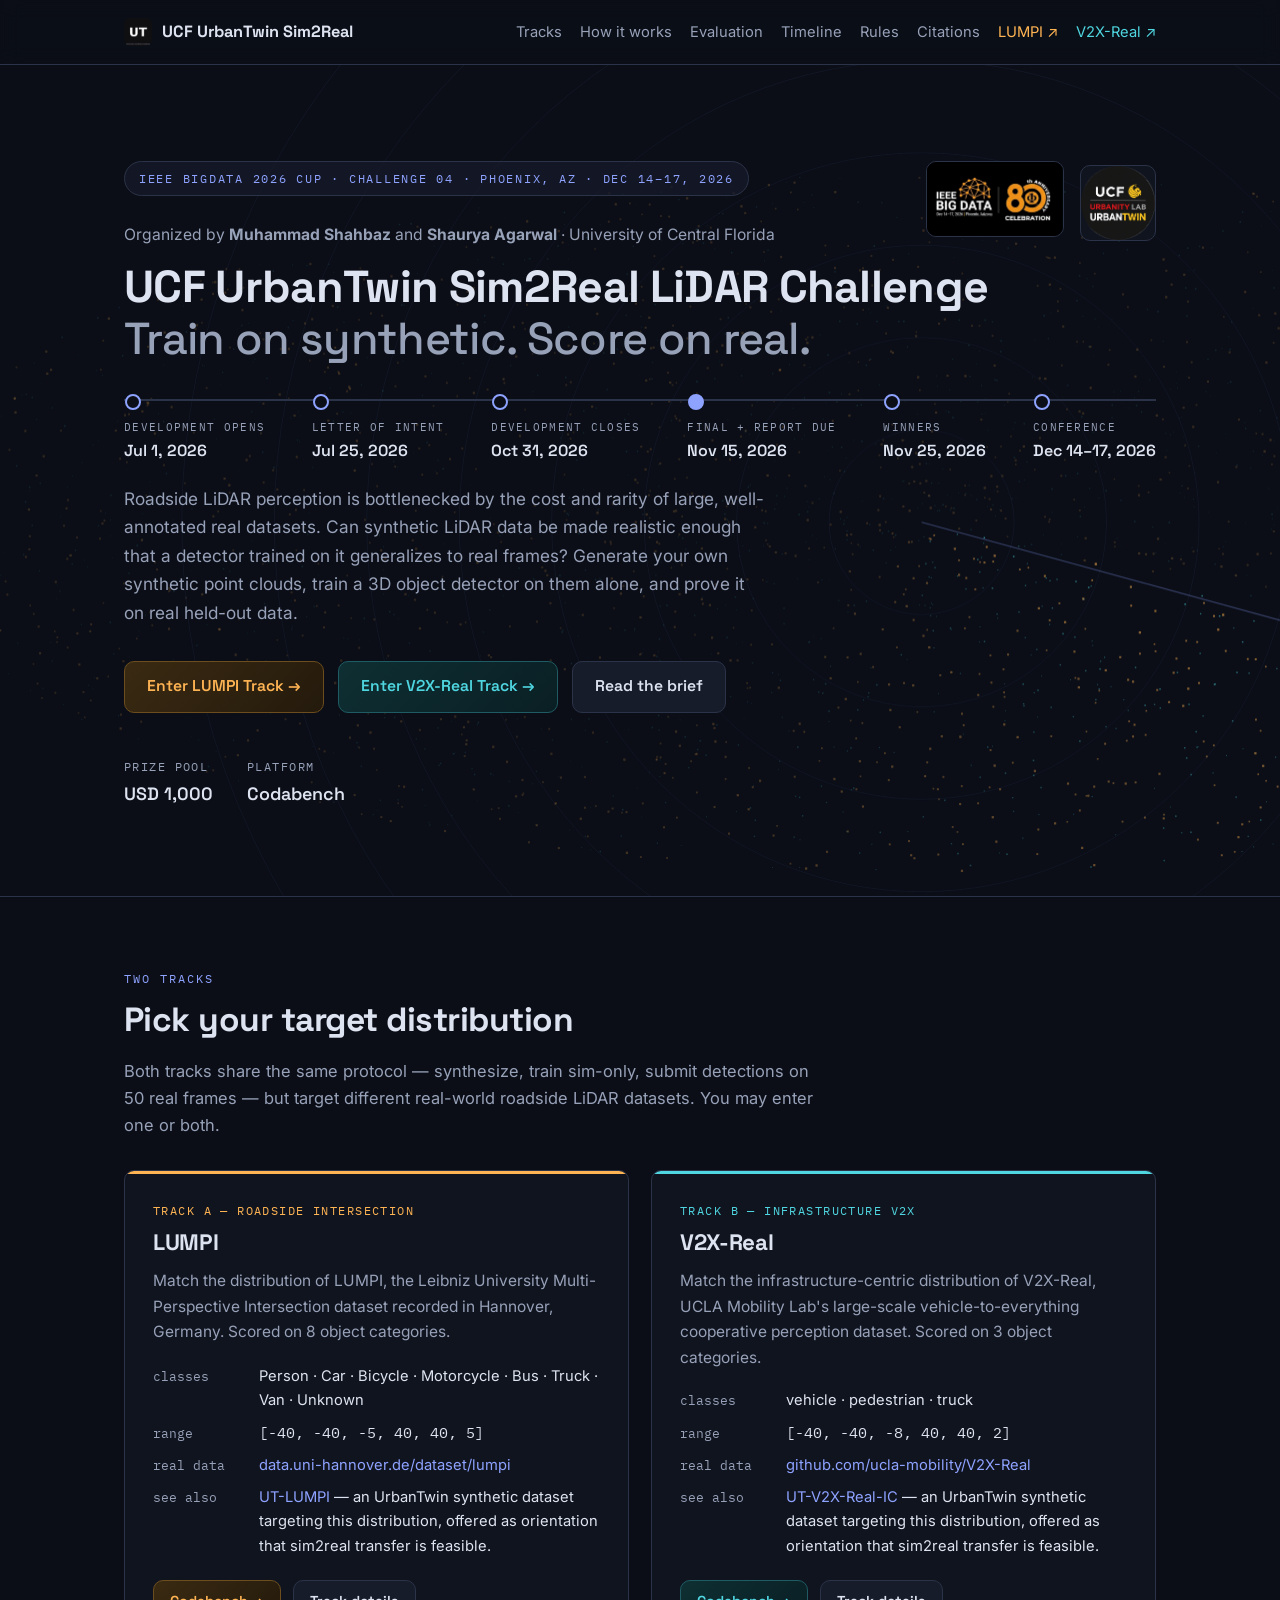
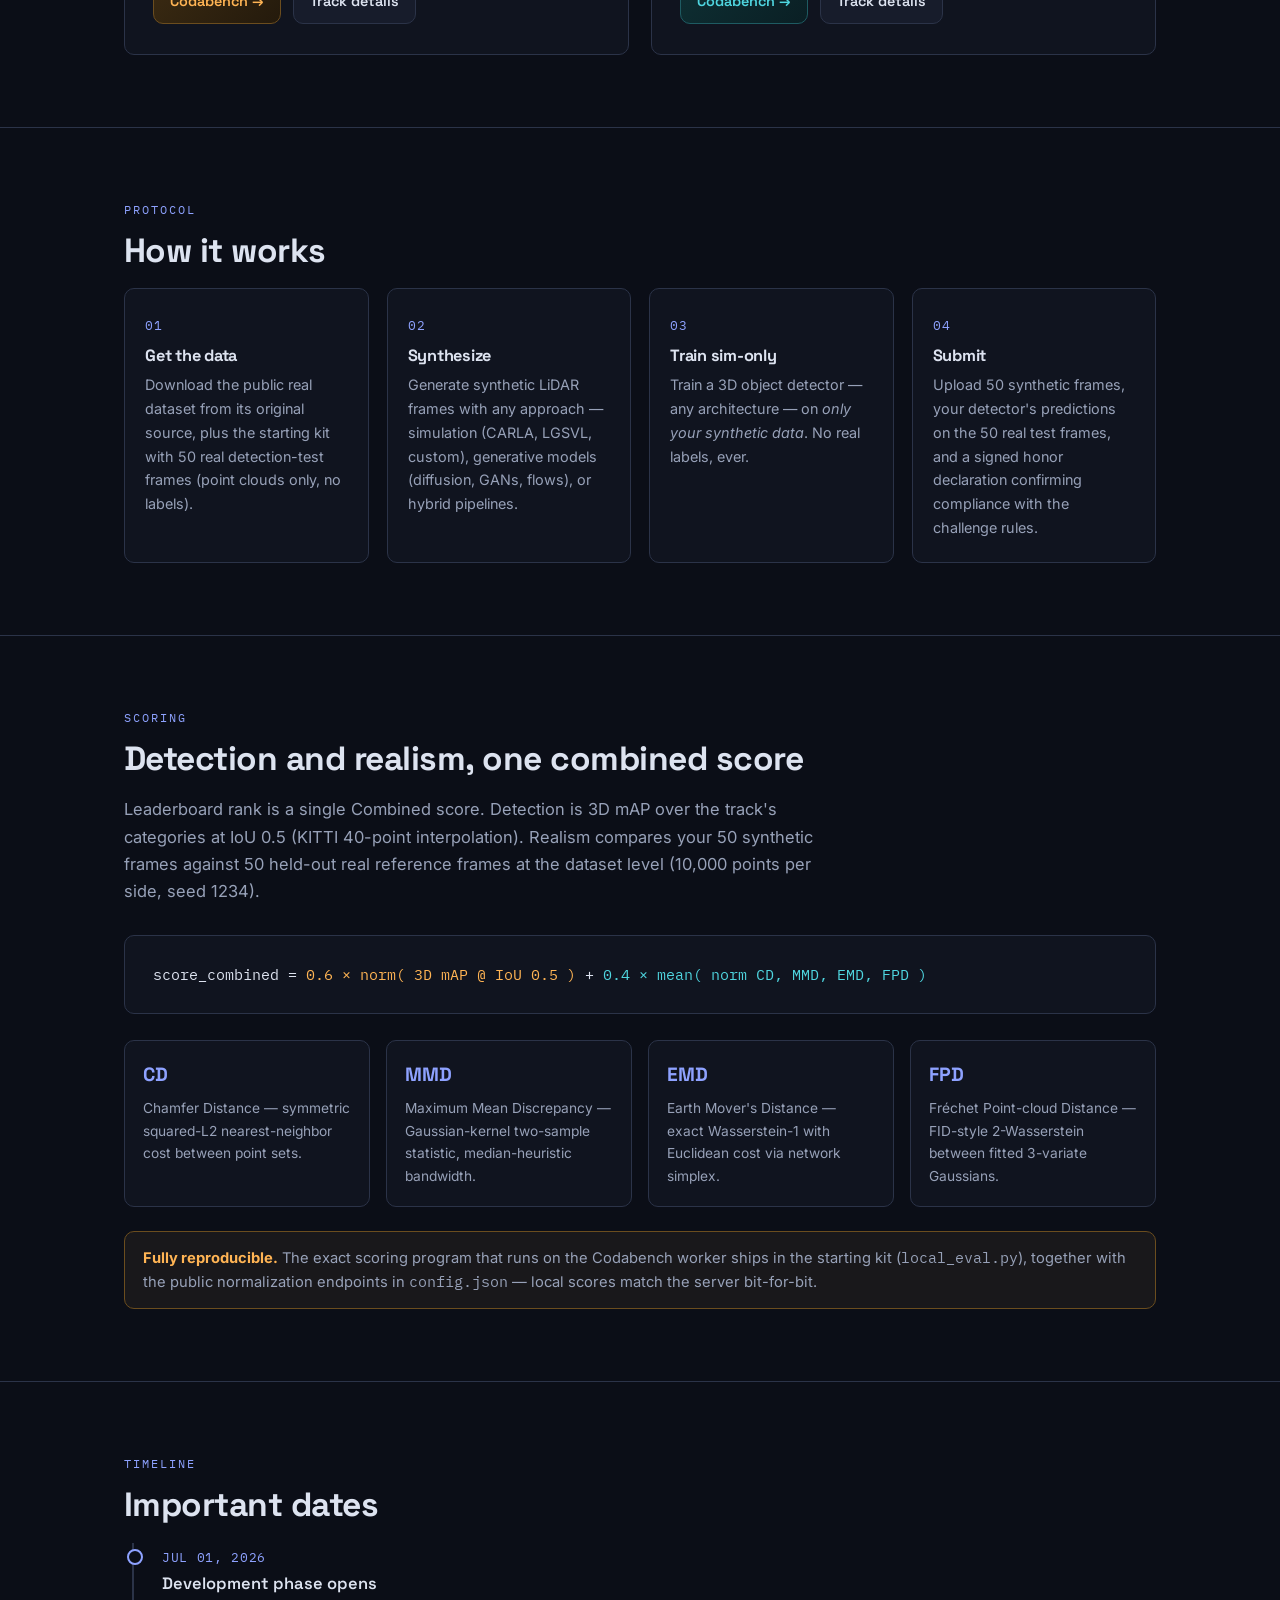
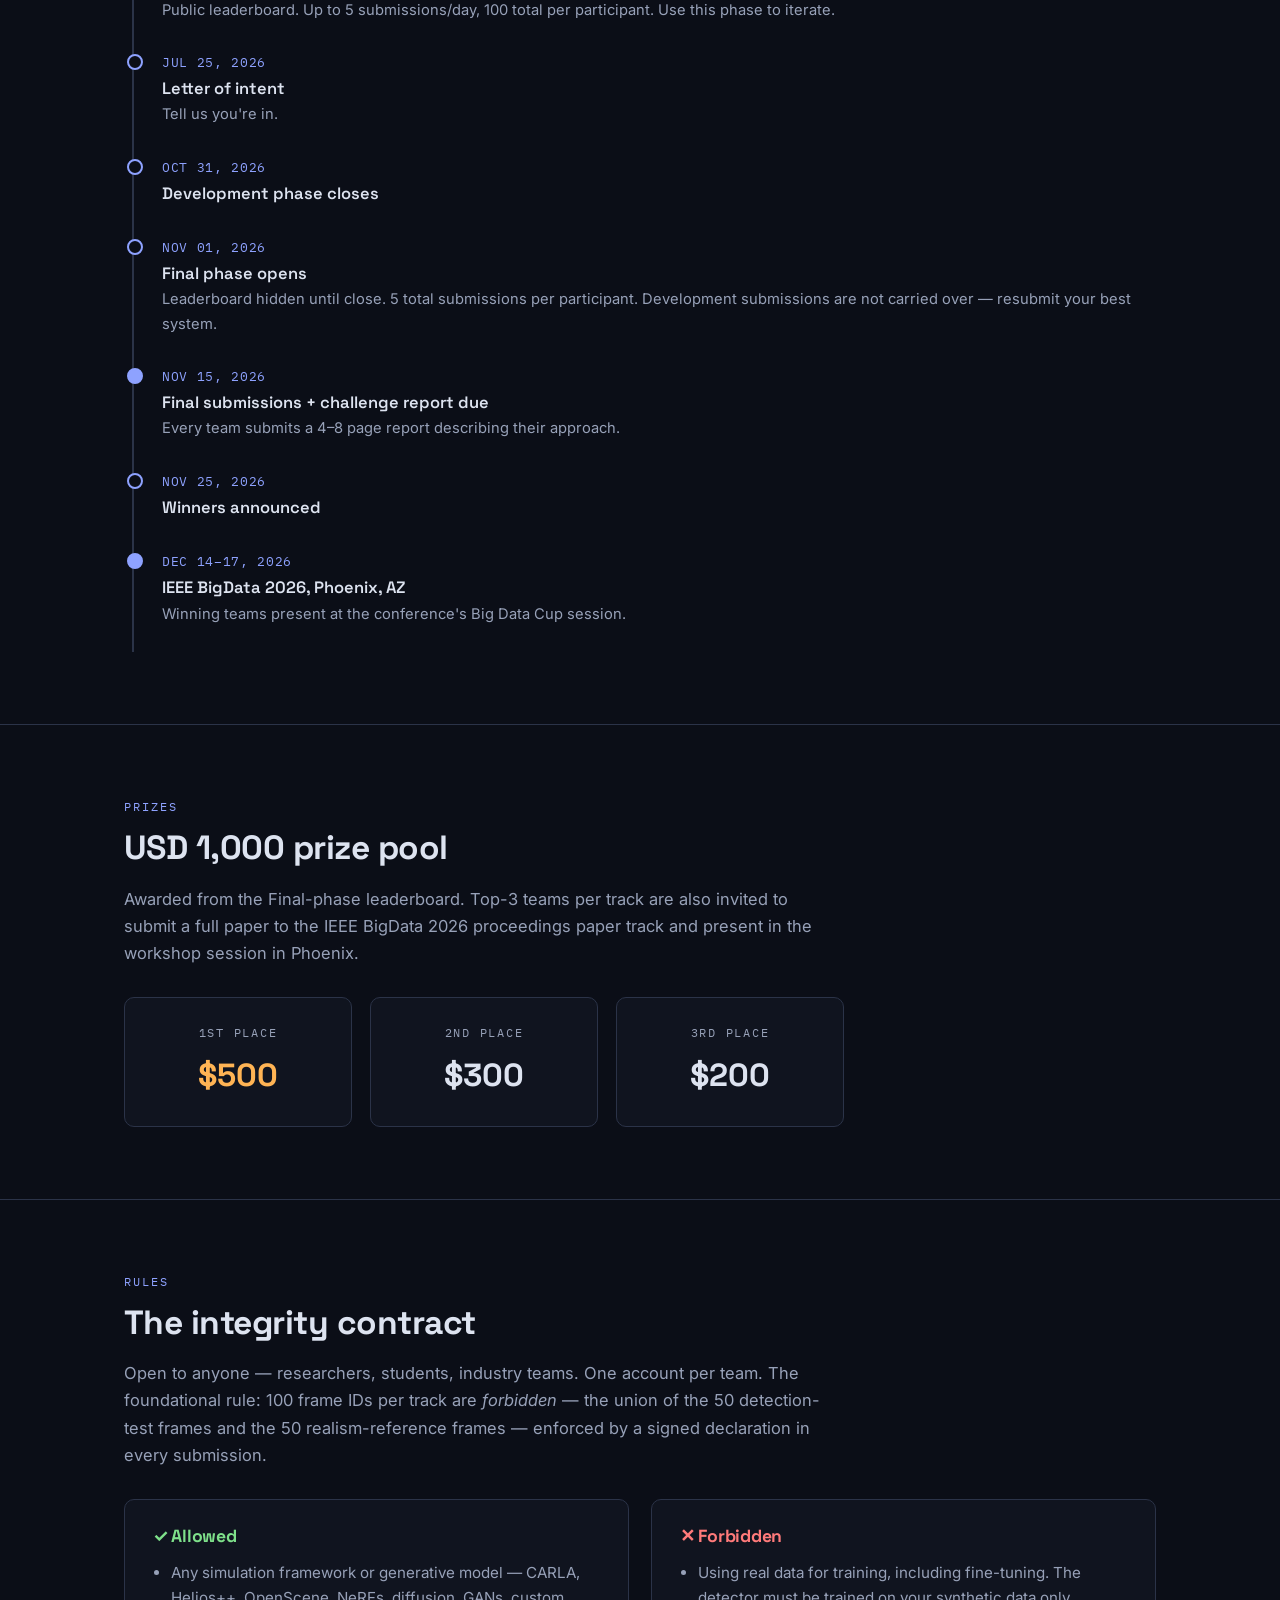
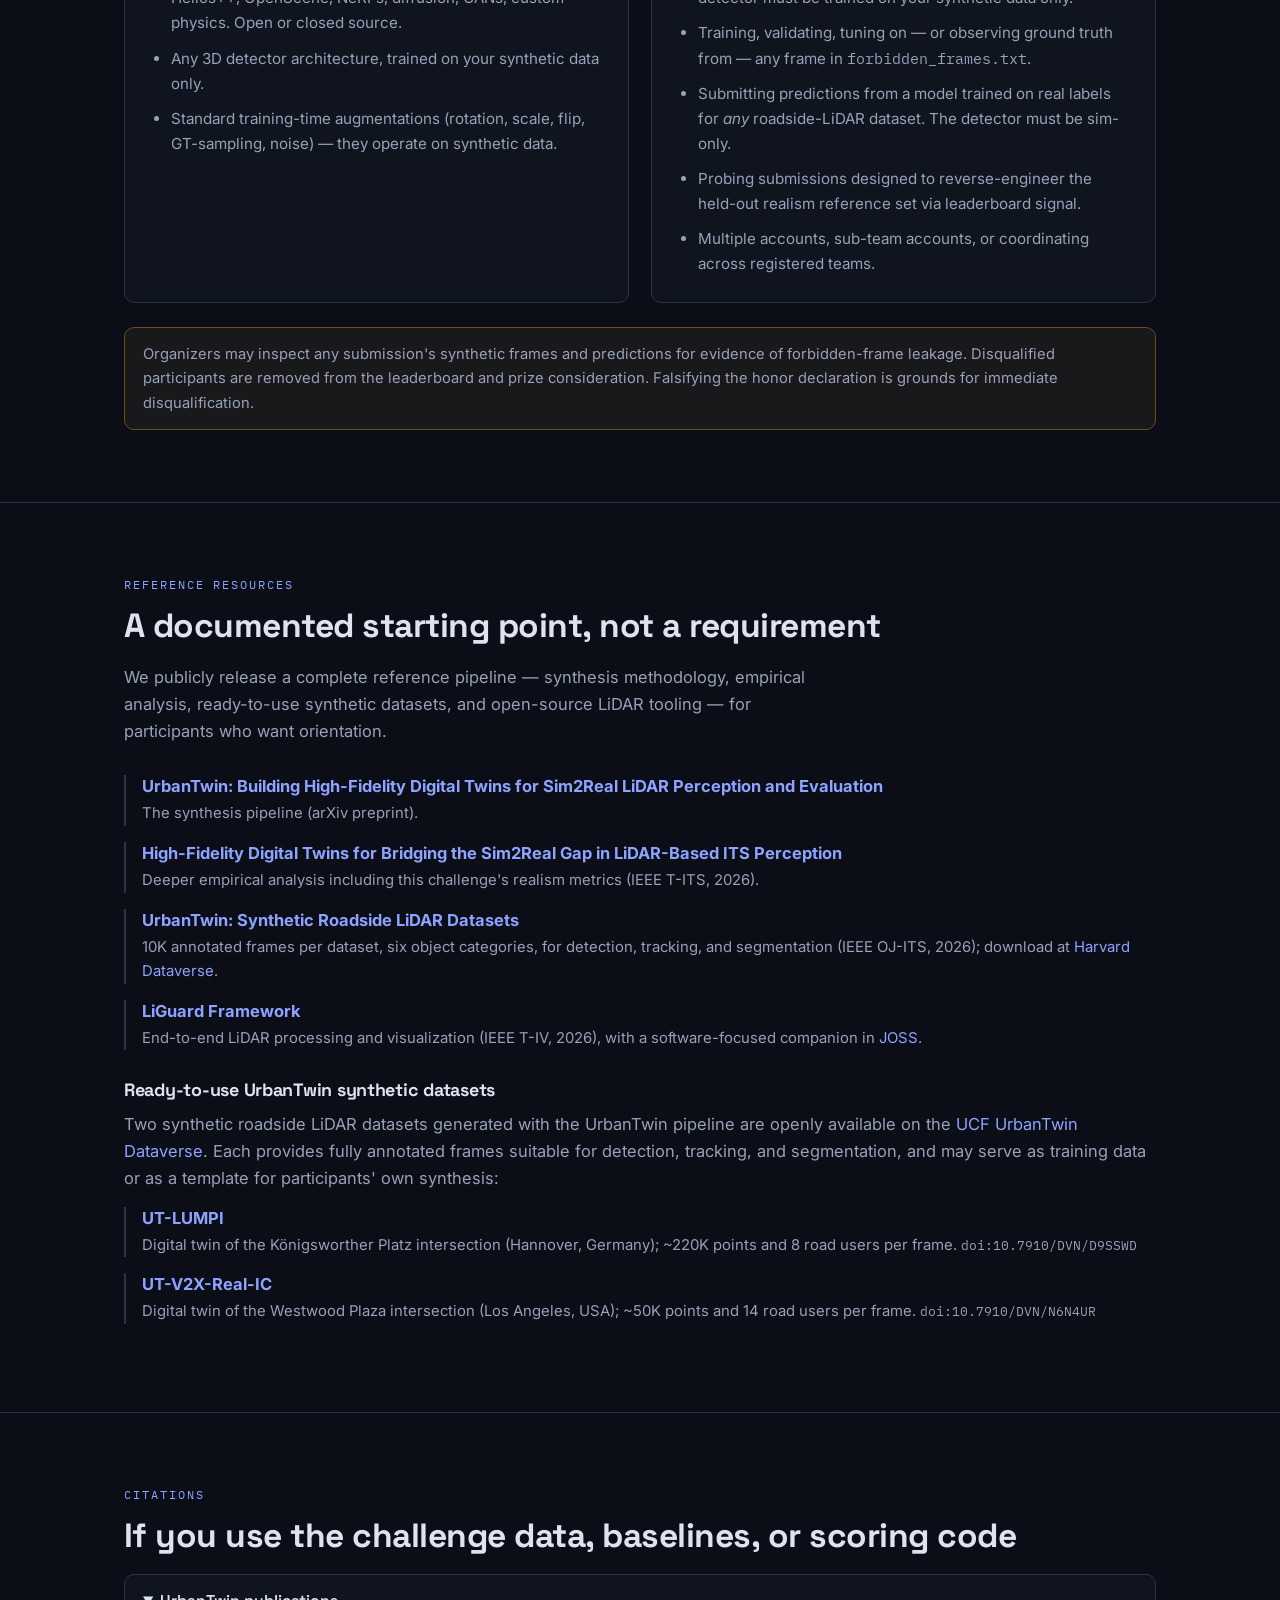
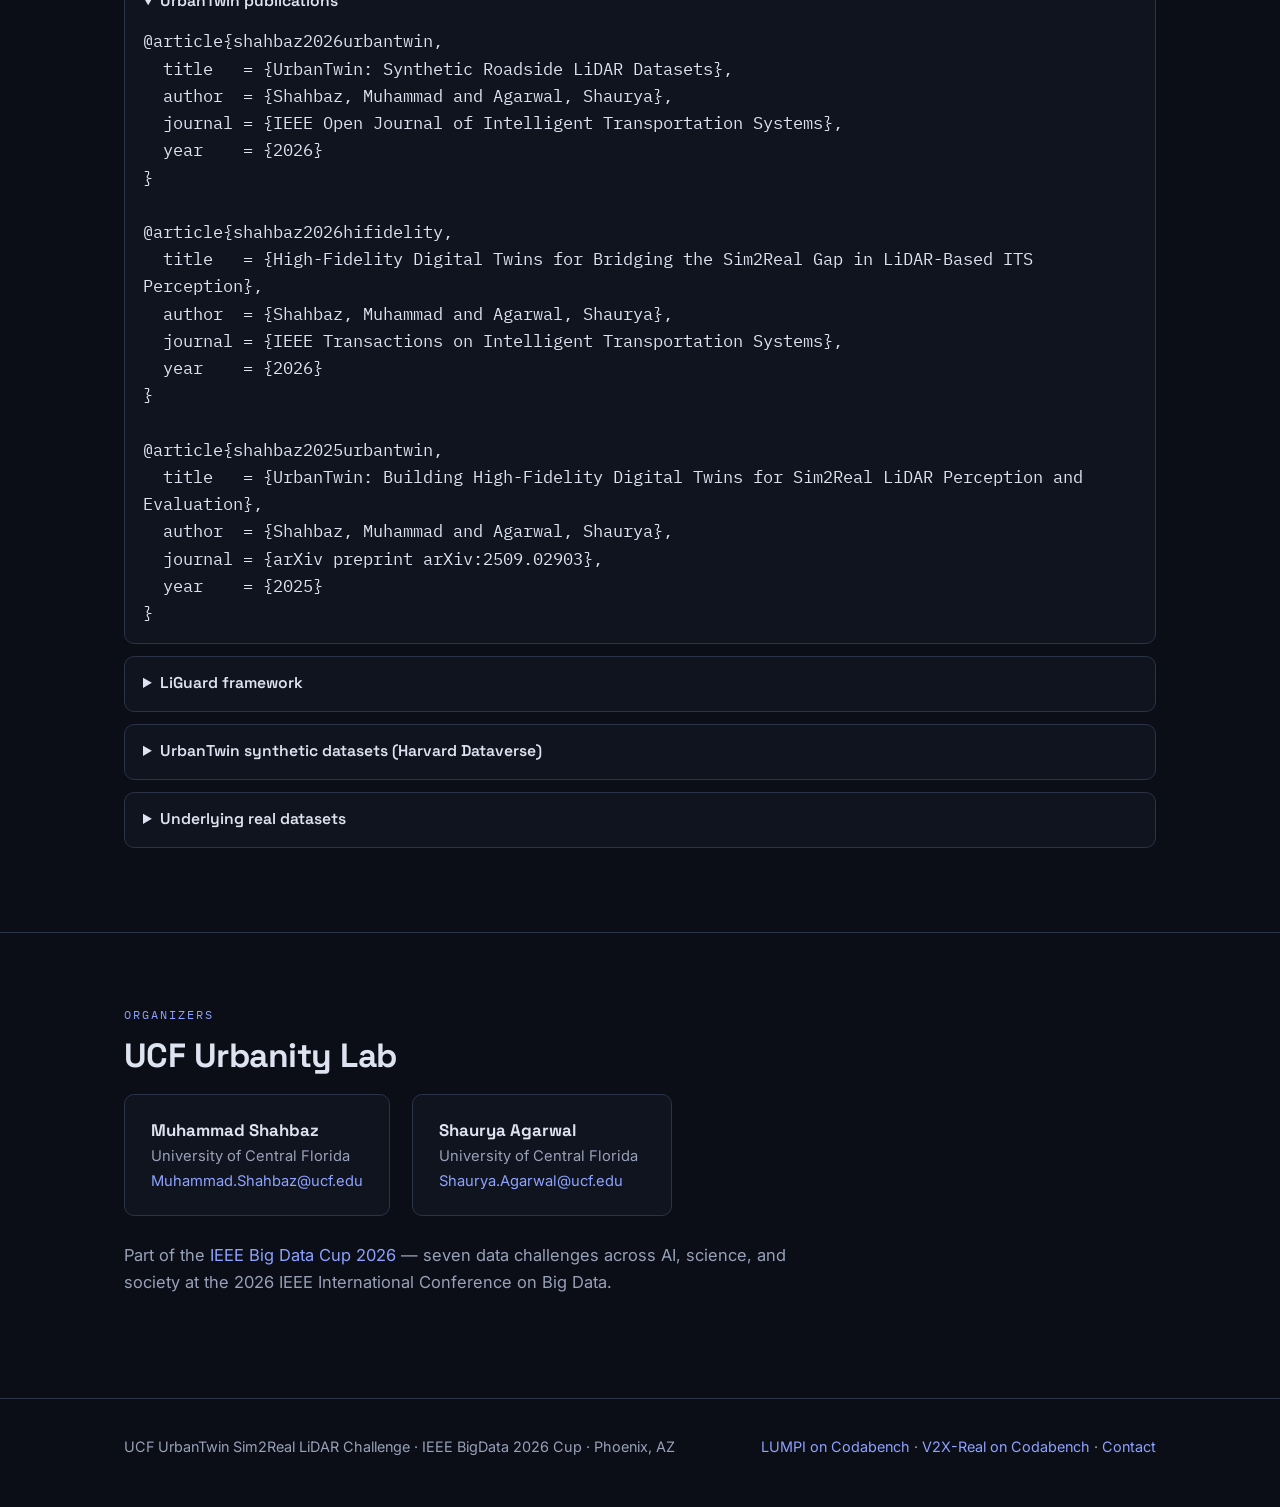
==== index.html @ a7429867 "Add LiGuard IEEE T-IV and JOSS citations" ====
<!DOCTYPE html>
<html lang="en">
<head>
<meta charset="utf-8">
<meta name="viewport" content="width=device-width, initial-scale=1">
<title>UCF UrbanTwin Sim2Real LiDAR Challenge — IEEE BigData 2026 Cup | Muhammad Shahbaz &amp; Shaurya Agarwal, University of Central Florida</title>
<meta name="description" content="Synthesize LiDAR data, train detectors on synthetic frames only, and evaluate on real held-out data. Two tracks (LUMPI, V2X-Real) at the IEEE BigData 2026 Cup, Phoenix, AZ.">
<link rel="icon" type="image/png" href="logo.png">
<link rel="preconnect" href="https://fonts.googleapis.com">
<link rel="preconnect" href="https://fonts.gstatic.com" crossorigin>
<link href="https://fonts.googleapis.com/css2?family=Space+Grotesk:wght@500;600;700&family=Inter:wght@400;500;600&family=IBM+Plex+Mono:wght@400;500&display=swap" rel="stylesheet">
<link rel="stylesheet" href="style.css">
</head>
<body>

<nav class="nav">
  <div class="nav-inner">
    <a class="nav-brand" href="index.html"><img src="logo.png" alt="UrbanTwin logo">UCF UrbanTwin&nbsp;Sim2Real</a>
    <div class="nav-links">
      <a href="#tracks">Tracks</a>
      <a href="#how">How it works</a>
      <a href="#evaluation">Evaluation</a>
      <a href="#timeline">Timeline</a>
      <a href="#rules">Rules</a>
      <a href="#citations">Citations</a>
      <a class="track-lumpi" href="lumpi.html">LUMPI ↗</a>
      <a class="track-v2x" href="v2x.html">V2X-Real ↗</a>
    </div>
  </div>
</nav>

<header class="hero">
  <canvas id="lidar-canvas" aria-hidden="true"></canvas>
  <div class="hero-inner">
    <div class="logo-strip">
      <a href="https://bigdataieee.org/BigData2026/"><img src="ieee-bigdata-logo.png" alt="IEEE Big Data 2026 — Dec 14–17, 2026, Phoenix, Arizona — 80th Anniversary Celebration"></a>
      <img src="urbanity-urbantwin.png" alt="UCF Urbanity Lab — UrbanTwin">
    </div>
    <span class="eyebrow">IEEE BigData 2026 Cup · Challenge 04 · Phoenix, AZ · Dec 14–17, 2026</span>
    <p class="sub org-line">Organized by <strong>Muhammad Shahbaz</strong> and <strong>Shaurya Agarwal</strong> · University of Central Florida</p>
    <h1>UCF UrbanTwin Sim2Real LiDAR Challenge<br><span class="thin">Train on synthetic. Score on real.</span></h1>
    <div class="hero-facts hero-dates">
      <div class="fact"><div class="k">Development opens</div><div class="v">Jul 1, 2026</div></div>
      <div class="fact"><div class="k">Letter of intent</div><div class="v">Jul 25, 2026</div></div>
      <div class="fact"><div class="k">Development closes</div><div class="v">Oct 31, 2026</div></div>
      <div class="fact"><div class="k">Final + report due</div><div class="v">Nov 15, 2026</div></div>
      <div class="fact"><div class="k">Winners</div><div class="v">Nov 25, 2026</div></div>
      <div class="fact"><div class="k">Conference</div><div class="v">Dec 14–17, 2026</div></div>
    </div>
    <p class="sub">
      Roadside LiDAR perception is bottlenecked by the cost and rarity of large, well-annotated real
      datasets. Can synthetic LiDAR data be made realistic enough that a detector trained on it
      generalizes to real frames? Generate your own synthetic point clouds, train a 3D object
      detector on them alone, and prove it on real held-out data.
    </p>
    <div class="hero-ctas">
      <a class="btn btn-lumpi" href="https://www.codabench.org/competitions/16684/">Enter LUMPI Track →</a>
      <a class="btn btn-v2x" href="https://www.codabench.org/competitions/16685/">Enter V2X-Real Track →</a>
      <a class="btn" href="#how">Read the brief</a>
    </div>
    <div class="hero-facts">
      <div class="fact"><div class="k">Prize pool</div><div class="v">USD 1,000</div></div>
      <div class="fact"><div class="k">Platform</div><div class="v">Codabench</div></div>
    </div>
  </div>
</header>

<main>

<section id="tracks">
  <div class="wrap">
    <div class="sec-label">Two tracks</div>
    <h2>Pick your target distribution</h2>
    <p class="lede">Both tracks share the same protocol — synthesize, train sim-only, submit detections on 50 real frames — but target different real-world roadside LiDAR datasets. You may enter one or both.</p>
    <div class="tracks">
      <div class="track-card lumpi">
        <span class="tag">Track A — Roadside intersection</span>
        <h3>LUMPI</h3>
        <p>Match the distribution of LUMPI, the Leibniz University Multi-Perspective Intersection dataset recorded in Hannover, Germany. Scored on 8 object categories.</p>
        <div class="track-meta">
          <div><span class="mk">classes</span><span>Person · Car · Bicycle · Motorcycle · Bus · Truck · Van · Unknown</span></div>
          <div><span class="mk">range</span><span class="mono">[-40, -40, -5, 40, 40, 5]</span></div>
          <div><span class="mk">real data</span><span><a href="https://data.uni-hannover.de/dataset/lumpi">data.uni-hannover.de/dataset/lumpi</a></span></div>
          <div><span class="mk">see also</span><span><a href="https://doi.org/10.7910/DVN/D9SSWD">UT-LUMPI</a> — an UrbanTwin synthetic dataset targeting this distribution, offered as orientation that sim2real transfer is feasible.</span></div>
        </div>
        <div class="track-actions">
          <a class="btn btn-sm btn-lumpi" href="https://www.codabench.org/competitions/16684/">Codabench →</a>
          <a class="btn btn-sm" href="lumpi.html">Track details</a>
        </div>
      </div>
      <div class="track-card v2x">
        <span class="tag">Track B — Infrastructure V2X</span>
        <h3>V2X-Real</h3>
        <p>Match the infrastructure-centric distribution of V2X-Real, UCLA Mobility Lab's large-scale vehicle-to-everything cooperative perception dataset. Scored on 3 object categories.</p>
        <div class="track-meta">
          <div><span class="mk">classes</span><span>vehicle · pedestrian · truck</span></div>
          <div><span class="mk">range</span><span class="mono">[-40, -40, -8, 40, 40, 2]</span></div>
          <div><span class="mk">real data</span><span><a href="https://github.com/ucla-mobility/V2X-Real">github.com/ucla-mobility/V2X-Real</a></span></div>
          <div><span class="mk">see also</span><span><a href="https://doi.org/10.7910/DVN/N6N4UR">UT-V2X-Real-IC</a> — an UrbanTwin synthetic dataset targeting this distribution, offered as orientation that sim2real transfer is feasible.</span></div>
        </div>
        <div class="track-actions">
          <a class="btn btn-sm btn-v2x" href="https://www.codabench.org/competitions/16685/">Codabench →</a>
          <a class="btn btn-sm" href="v2x.html">Track details</a>
        </div>
      </div>
    </div>
  </div>
</section>

<section id="how">
  <div class="wrap">
    <div class="sec-label">Protocol</div>
    <h2>How it works</h2>
    <div class="steps">
      <div class="step">
        <h4>Get the data</h4>
        <p>Download the public real dataset from its original source, plus the starting kit with 50 real detection-test frames (point clouds only, no labels).</p>
      </div>
      <div class="step">
        <h4>Synthesize</h4>
        <p>Generate synthetic LiDAR frames with any approach — simulation (CARLA, LGSVL, custom), generative models (diffusion, GANs, flows), or hybrid pipelines.</p>
      </div>
      <div class="step">
        <h4>Train sim-only</h4>
        <p>Train a 3D object detector — any architecture — on <em>only your synthetic data</em>. No real labels, ever.</p>
      </div>
      <div class="step">
        <h4>Submit</h4>
        <p>Upload 50 synthetic frames, your detector's predictions on the 50 real test frames, and a signed honor declaration confirming compliance with the challenge rules.</p>
      </div>
    </div>
  </div>
</section>

<section id="evaluation">
  <div class="wrap">
    <div class="sec-label">Scoring</div>
    <h2>Detection and realism, one combined score</h2>
    <p class="lede">Leaderboard rank is a single Combined score. Detection is 3D mAP over the track's categories at IoU 0.5 (KITTI 40-point interpolation). Realism compares your 50 synthetic frames against 50 held-out real reference frames at the dataset level (10,000 points per side, seed 1234).</p>
    <div class="score-formula">score_combined = <span class="w60">0.6 × norm( 3D mAP @ IoU 0.5 )</span> + <span class="w40">0.4 × mean( norm CD, MMD, EMD, FPD )</span></div>
    <div class="metric-grid">
      <div class="metric"><div class="abbr">CD</div><p>Chamfer Distance — symmetric squared-L2 nearest-neighbor cost between point sets.</p></div>
      <div class="metric"><div class="abbr">MMD</div><p>Maximum Mean Discrepancy — Gaussian-kernel two-sample statistic, median-heuristic bandwidth.</p></div>
      <div class="metric"><div class="abbr">EMD</div><p>Earth Mover's Distance — exact Wasserstein-1 with Euclidean cost via network simplex.</p></div>
      <div class="metric"><div class="abbr">FPD</div><p>Fréchet Point-cloud Distance — FID-style 2-Wasserstein between fitted 3-variate Gaussians.</p></div>
    </div>
    <p class="notice"><strong>Fully reproducible.</strong> The exact scoring program that runs on the Codabench worker ships in the starting kit (<code class="mono">local_eval.py</code>), together with the public normalization endpoints in <code class="mono">config.json</code> — local scores match the server bit-for-bit.</p>
  </div>
</section>

<section id="timeline">
  <div class="wrap">
    <div class="sec-label">Timeline</div>
    <h2>Important dates</h2>
    <ul class="timeline">
      <li><span class="date">JUL 01, 2026</span><div class="what">Development phase opens</div><div class="note">Public leaderboard. Up to 5 submissions/day, 100 total per participant. Use this phase to iterate.</div></li>
      <li><span class="date">JUL 25, 2026</span><div class="what">Letter of intent</div><div class="note">Tell us you're in.</div></li>
      <li><span class="date">OCT 31, 2026</span><div class="what">Development phase closes</div></li>
      <li><span class="date">NOV 01, 2026</span><div class="what">Final phase opens</div><div class="note">Leaderboard hidden until close. 5 total submissions per participant. Development submissions are not carried over — resubmit your best system.</div></li>
      <li class="milestone"><span class="date">NOV 15, 2026</span><div class="what">Final submissions + challenge report due</div><div class="note">Every team submits a 4–8 page report describing their approach.</div></li>
      <li><span class="date">NOV 25, 2026</span><div class="what">Winners announced</div></li>
      <li class="milestone"><span class="date">DEC 14–17, 2026</span><div class="what">IEEE BigData 2026, Phoenix, AZ</div><div class="note">Winning teams present at the conference's Big Data Cup session.</div></li>
    </ul>
  </div>
</section>

<section id="prizes">
  <div class="wrap">
    <div class="sec-label">Prizes</div>
    <h2>USD 1,000 prize pool</h2>
    <p class="lede">Awarded from the Final-phase leaderboard. Top-3 teams per track are also invited to submit a full paper to the IEEE BigData 2026 proceedings paper track and present in the workshop session in Phoenix.</p>
    <div class="prizes">
      <div class="prize"><div class="place">1st place</div><div class="amount">$500</div></div>
      <div class="prize"><div class="place">2nd place</div><div class="amount">$300</div></div>
      <div class="prize"><div class="place">3rd place</div><div class="amount">$200</div></div>
    </div>
  </div>
</section>

<section id="rules">
  <div class="wrap">
    <div class="sec-label">Rules</div>
    <h2>The integrity contract</h2>
    <p class="lede">Open to anyone — researchers, students, industry teams. One account per team. The foundational rule: 100 frame IDs per track are <em>forbidden</em> — the union of the 50 detection-test frames and the 50 realism-reference frames — enforced by a signed declaration in every submission.</p>
    <div class="rule-cols">
      <div class="rule-box allowed">
        <h3>✓ Allowed</h3>
        <ul>
          <li>Any simulation framework or generative model — CARLA, Helios++, OpenScene, NeRFs, diffusion, GANs, custom physics. Open or closed source.</li>
          <li>Any 3D detector architecture, trained on your synthetic data only.</li>
          <li>Standard training-time augmentations (rotation, scale, flip, GT-sampling, noise) — they operate on synthetic data.</li>
        </ul>
      </div>
      <div class="rule-box forbidden">
        <h3>✕ Forbidden</h3>
        <ul>
          <li>Using real data for training, including fine-tuning. The detector must be trained on your synthetic data only.</li>
          <li>Training, validating, tuning on — or observing ground truth from — any frame in <code class="mono">forbidden_frames.txt</code>.</li>
          <li>Submitting predictions from a model trained on real labels for <em>any</em> roadside-LiDAR dataset. The detector must be sim-only.</li>
          <li>Probing submissions designed to reverse-engineer the held-out realism reference set via leaderboard signal.</li>
          <li>Multiple accounts, sub-team accounts, or coordinating across registered teams.</li>
        </ul>
      </div>
    </div>
    <p class="notice">Organizers may inspect any submission's synthetic frames and predictions for evidence of forbidden-frame leakage. Disqualified participants are removed from the leaderboard and prize consideration. Falsifying the honor declaration is grounds for immediate disqualification.</p>
  </div>
</section>

<section id="resources">
  <div class="wrap">
    <div class="sec-label">Reference resources</div>
    <h2>A documented starting point, not a requirement</h2>
    <p class="lede">We publicly release a complete reference pipeline — synthesis methodology, empirical analysis, ready-to-use synthetic datasets, and open-source LiDAR tooling — for participants who want orientation.</p>
    <div class="content">
      <ul class="ref-list">
        <li>
          <a href="https://arxiv.org/pdf/2509.02903"><strong>UrbanTwin: Building High-Fidelity Digital Twins for Sim2Real LiDAR Perception and Evaluation</strong></a>
          <span class="ref-desc">The synthesis pipeline (arXiv preprint).</span>
        </li>
        <li>
          <a href="https://scholar.google.com/scholar?oi=bibs&cluster=6844982498826808010&btnI=1&hl=en"><strong>High-Fidelity Digital Twins for Bridging the Sim2Real Gap in LiDAR-Based ITS Perception</strong></a>
          <span class="ref-desc">Deeper empirical analysis including this challenge's realism metrics (IEEE T-ITS, 2026).</span>
        </li>
        <li>
          <a href="https://ieeexplore.ieee.org/iel8/8784355/8957420/11357520.pdf"><strong>UrbanTwin: Synthetic Roadside LiDAR Datasets</strong></a>
          <span class="ref-desc">10K annotated frames per dataset, six object categories, for detection, tracking, and segmentation (IEEE OJ-ITS, 2026); download at <a href="https://dataverse.harvard.edu/dataverse/ucf-ut">Harvard Dataverse</a>.</span>
        </li>
        <li>
          <a href="https://ieeexplore.ieee.org/document/11498694"><strong>LiGuard Framework</strong></a>
          <span class="ref-desc">End-to-end LiDAR processing and visualization (IEEE T-IV, 2026), with a software-focused companion in <a href="https://joss.theoj.org/papers/10.21105/joss.06751.pdf">JOSS</a>.</span>
        </li>
      </ul>
      <h3 style="margin-top:30px">Ready-to-use UrbanTwin synthetic datasets</h3>
      <p>Two synthetic roadside LiDAR datasets generated with the UrbanTwin pipeline are openly available on the <a href="https://dataverse.harvard.edu/dataverse/ucf-ut">UCF UrbanTwin Dataverse</a>. Each provides fully annotated frames suitable for detection, tracking, and segmentation, and may serve as training data or as a template for participants' own synthesis:</p>
      <ul class="ref-list">
        <li>
          <a href="https://doi.org/10.7910/DVN/D9SSWD"><strong>UT-LUMPI</strong></a>
          <span class="ref-desc">Digital twin of the Königsworther Platz intersection (Hannover, Germany); ~220K points and 8 road users per frame. <span class="mono" style="font-size:0.9em">doi:10.7910/DVN/D9SSWD</span></span>
        </li>
        <li>
          <a href="https://doi.org/10.7910/DVN/N6N4UR"><strong>UT-V2X-Real-IC</strong></a>
          <span class="ref-desc">Digital twin of the Westwood Plaza intersection (Los Angeles, USA); ~50K points and 14 road users per frame. <span class="mono" style="font-size:0.9em">doi:10.7910/DVN/N6N4UR</span></span>
        </li>
      </ul>
    </div>
  </div>
</section>

<section id="citations">
  <div class="wrap">
    <div class="sec-label">Citations</div>
    <h2>If you use the challenge data, baselines, or scoring code</h2>
    <details class="bib" open>
      <summary>UrbanTwin publications</summary>
      <pre>@article{shahbaz2026urbantwin,
  title   = {UrbanTwin: Synthetic Roadside LiDAR Datasets},
  author  = {Shahbaz, Muhammad and Agarwal, Shaurya},
  journal = {IEEE Open Journal of Intelligent Transportation Systems},
  year    = {2026}
}

@article{shahbaz2026hifidelity,
  title   = {High-Fidelity Digital Twins for Bridging the Sim2Real Gap in LiDAR-Based ITS Perception},
  author  = {Shahbaz, Muhammad and Agarwal, Shaurya},
  journal = {IEEE Transactions on Intelligent Transportation Systems},
  year    = {2026}
}

@article{shahbaz2025urbantwin,
  title   = {UrbanTwin: Building High-Fidelity Digital Twins for Sim2Real LiDAR Perception and Evaluation},
  author  = {Shahbaz, Muhammad and Agarwal, Shaurya},
  journal = {arXiv preprint arXiv:2509.02903},
  year    = {2025}
}</pre>
    </details>
    <details class="bib">
      <summary>LiGuard framework</summary>
      <pre>@article{shahbaz2026liguard,
  title   = {LiGuard: A Streamlined Open-Source Framework for Rapid \& Interactive Lidar Research},
  author  = {Shahbaz, Muhammad and Agarwal, Shaurya},
  journal = {IEEE Transactions on Intelligent Vehicles},
  year    = {2026}
}

@article{shahbaz2025liguardjoss,
  title   = {LiGuard: Interactively and Rapidly Create Point-Cloud and Image Processing Pipelines},
  author  = {Shahbaz, Muhammad and Agarwal, Shaurya},
  journal = {Journal of Open Source Software},
  volume  = {10},
  number  = {110},
  pages   = {6751},
  year    = {2025},
  doi     = {10.21105/joss.06751}
}</pre>
    </details>
    <details class="bib">
      <summary>UrbanTwin synthetic datasets (Harvard Dataverse)</summary>
      <pre>@data{shahbaz2025utlumpi,
  title     = {UT-LUMPI: Synthetic Roadside LiDAR Dataset},
  author    = {Shahbaz, Muhammad and Agarwal, Shaurya},
  publisher = {Harvard Dataverse},
  year      = {2025},
  doi       = {10.7910/DVN/D9SSWD}
}

@data{shahbaz2025utv2xreal,
  title     = {UT-V2X-Real-IC: Synthetic Roadside LiDAR Dataset},
  author    = {Shahbaz, Muhammad and Agarwal, Shaurya},
  publisher = {Harvard Dataverse},
  year      = {2025},
  doi       = {10.7910/DVN/N6N4UR}
}</pre>
    </details>
    <details class="bib">
      <summary>Underlying real datasets</summary>
      <pre>@inproceedings{busch2022lumpi,
  title     = {LUMPI: The Leibniz University Multi-Perspective Intersection Dataset},
  author    = {Busch, Steffen and Koetsier, Christian and Axmann, Jeldrik and Brenner, Claus},
  booktitle = {IEEE Intelligent Vehicles Symposium},
  year      = {2022}
}

@article{xiang2024v2xreal,
  title   = {V2X-Real: a Large-Scale Dataset for Vehicle-to-Everything Cooperative Perception},
  author  = {Xiang, Hao and others},
  journal = {ECCV},
  year    = {2024}
}</pre>
    </details>
  </div>
</section>

<section id="organizers">
  <div class="wrap">
    <div class="sec-label">Organizers</div>
    <h2>UCF Urbanity Lab</h2>
    <div class="orgs">
      <div class="org"><div class="name">Muhammad Shahbaz</div><div class="aff">University of Central Florida</div><div class="aff"><a href="mailto:Muhammad.Shahbaz@ucf.edu">Muhammad.Shahbaz@ucf.edu</a></div></div>
      <div class="org"><div class="name">Shaurya Agarwal</div><div class="aff">University of Central Florida</div><div class="aff"><a href="mailto:Shaurya.Agarwal@ucf.edu">Shaurya.Agarwal@ucf.edu</a></div></div>
    </div>
    <p class="lede" style="margin-top:26px">Part of the <a href="https://bigdataieee.org/BigData2026/cup/">IEEE Big Data Cup 2026</a> — seven data challenges across AI, science, and society at the 2026 IEEE International Conference on Big Data.</p>
  </div>
</section>

</main>

<footer>
  <div class="wrap">
    <div>UCF UrbanTwin Sim2Real LiDAR Challenge · IEEE BigData 2026 Cup · Phoenix, AZ</div>
    <div><a href="https://www.codabench.org/competitions/16684/">LUMPI on Codabench</a> · <a href="https://www.codabench.org/competitions/16685/">V2X-Real on Codabench</a> · <a href="mailto:Muhammad.Shahbaz@ucf.edu">Contact</a></div>
  </div>
</footer>

<script>
(function () {
  var canvas = document.getElementById('lidar-canvas');
  if (!canvas) return;
  var reduced = window.matchMedia('(prefers-reduced-motion: reduce)').matches;
  var ctx = canvas.getContext('2d');
  var pts = [], W, H, cx, cy;

  function resize() {
    var r = canvas.parentElement.getBoundingClientRect();
    W = canvas.width = r.width * devicePixelRatio;
    H = canvas.height = r.height * devicePixelRatio;
    cx = W * 0.72; cy = H * 0.55;
    seed();
  }
  function seed() {
    pts = [];
    var rings = 26;
    for (var i = 0; i < rings; i++) {
      var rad = 30 + i * (Math.min(W, H) / rings) * 0.75;
      var n = 40 + i * 7;
      for (var j = 0; j < n; j++) {
        var a = Math.random() * Math.PI * 2;
        var jitter = (Math.random() - 0.5) * 14;
        pts.push({ a: a, r: rad + jitter, z: Math.random() });
      }
    }
  }
  var sweep = 0;
  function draw() {
    ctx.clearRect(0, 0, W, H);
    // scan rings
    ctx.strokeStyle = 'rgba(142,162,255,0.06)';
    ctx.lineWidth = 1;
    for (var g = 1; g <= 8; g++) {
      ctx.beginPath();
      ctx.arc(cx, cy, g * Math.min(W, H) / 9, 0, Math.PI * 2);
      ctx.stroke();
    }
    for (var i = 0; i < pts.length; i++) {
      var p = pts[i];
      var x = cx + Math.cos(p.a) * p.r * 1.6;   // squash to feel like a ground plane
      var y = cy + Math.sin(p.a) * p.r * 0.55;
      if (x < -20 || x > W + 20 || y < -20 || y > H + 20) continue;
      var d = ((p.a - sweep) % (Math.PI * 2) + Math.PI * 2) % (Math.PI * 2);
      var glow = Math.max(0, 1 - d / 1.4);      // brighter just behind the sweep
      var base = 0.10 + p.z * 0.14;
      var alpha = base + glow * 0.55;
      var warm = p.z > 0.5;
      ctx.fillStyle = warm
        ? 'rgba(255,180,84,' + alpha * 0.8 + ')'
        : 'rgba(79,214,224,' + alpha * 0.8 + ')';
      var s = (0.9 + p.z * 1.4) * devicePixelRatio;
      ctx.fillRect(x, y, s, s);
    }
    // sweep line
    ctx.strokeStyle = 'rgba(142,162,255,0.35)';
    ctx.lineWidth = 1.2 * devicePixelRatio;
    ctx.beginPath();
    ctx.moveTo(cx, cy);
    ctx.lineTo(cx + Math.cos(sweep) * W, cy + Math.sin(sweep) * W * 0.4);
    ctx.stroke();
    sweep += 0.008;
  }
  function loop() { draw(); requestAnimationFrame(loop); }
  window.addEventListener('resize', resize);
  resize();
  if (reduced) { sweep = 2.2; draw(); } else { loop(); }
})();
</script>
</body>
</html>
---- style.css ----
/* UrbanTwin Sim2Real LiDAR Challenge — IEEE BigData 2026 Cup */
:root {
  --ink-950: #0b0e17;
  --ink-900: #10141f;
  --ink-800: #171c2b;
  --ink-700: #232a3d;
  --line: #2b3348;
  --text: #dde3f0;
  --text-dim: #97a1b8;
  --lumpi: #ffb454;   /* LUMPI amber */
  --v2x: #4fd6e0;     /* V2X-Real cyan */
  --accent: #8ea2ff;  /* shared indigo accent */
  --radius: 10px;
  --maxw: 1080px;
}

* { margin: 0; padding: 0; box-sizing: border-box; }

html { scroll-behavior: smooth; scroll-padding-top: 84px; }
@media (prefers-reduced-motion: reduce) {
  html { scroll-behavior: auto; }
  *, *::before, *::after { animation: none !important; transition: none !important; }
}

body {
  background: var(--ink-950);
  color: var(--text);
  font-family: "Inter", system-ui, -apple-system, "Segoe UI", sans-serif;
  font-size: 16.5px;
  line-height: 1.65;
  -webkit-font-smoothing: antialiased;
}

h1, h2, h3, h4 { font-family: "Space Grotesk", "Inter", sans-serif; line-height: 1.15; letter-spacing: -0.015em; }
code, pre, .mono { font-family: "IBM Plex Mono", ui-monospace, Consolas, monospace; }

a { color: var(--accent); text-decoration: none; }
a:hover { text-decoration: underline; }
a:focus-visible, button:focus-visible { outline: 2px solid var(--accent); outline-offset: 3px; border-radius: 3px; }

.wrap { max-width: var(--maxw); margin: 0 auto; padding: 0 24px; }

/* ---------- nav ---------- */
.nav {
  position: sticky; top: 0; z-index: 50;
  background: rgba(11, 14, 23, 0.86);
  backdrop-filter: blur(10px);
  border-bottom: 1px solid var(--line);
}
.nav-inner { display: flex; align-items: center; gap: 20px; height: 64px; max-width: var(--maxw); margin: 0 auto; padding: 0 24px; }
.nav-brand { display: flex; align-items: center; gap: 10px; font-family: "Space Grotesk", sans-serif; font-weight: 700; color: var(--text); font-size: 1.02rem; white-space: nowrap; }
.nav-brand img { width: 28px; height: 28px; border-radius: 6px; }
.nav-brand:hover { text-decoration: none; }
.nav-links { display: flex; gap: 18px; margin-left: auto; flex-wrap: wrap; }
.nav-links a { color: var(--text-dim); font-size: 0.92rem; }
.nav-links a:hover { color: var(--text); text-decoration: none; }
.nav-links a.track-lumpi { color: var(--lumpi); }
.nav-links a.track-v2x { color: var(--v2x); }

/* ---------- hero ---------- */
.hero { position: relative; overflow: hidden; border-bottom: 1px solid var(--line); }
#lidar-canvas { position: absolute; inset: 0; width: 100%; height: 100%; display: block; }
.hero-inner { position: relative; z-index: 2; max-width: var(--maxw); margin: 0 auto; padding: 96px 24px 88px; }
.eyebrow {
  display: inline-block; font-family: "IBM Plex Mono", monospace; font-size: 0.78rem;
  letter-spacing: 0.14em; text-transform: uppercase; color: var(--accent);
  border: 1px solid var(--line); border-radius: 999px; padding: 6px 14px;
  background: rgba(23, 28, 43, 0.7); margin-bottom: 26px;
}
.hero h1 { font-size: clamp(1.2rem, 3.8vw, 2.8rem); font-weight: 700; max-width: none; white-space: nowrap; }
.hero p.org-line { margin: 0 0 14px; font-size: clamp(0.78rem, 1.7vw, 0.98rem); max-width: none; white-space: nowrap; }
.hero h1 .thin { color: var(--text-dim); font-weight: 500; }
.hero .sub { margin-top: 20px; max-width: 640px; color: var(--text-dim); font-size: 1.08rem; }
.hero-ctas { display: flex; gap: 14px; margin-top: 34px; flex-wrap: wrap; }

.btn {
  display: inline-block; padding: 12px 22px; border-radius: var(--radius);
  font-family: "Space Grotesk", sans-serif; font-weight: 600; font-size: 0.98rem;
  border: 1px solid var(--line); color: var(--text); background: var(--ink-800);
  transition: transform 0.15s ease, border-color 0.15s ease;
}
.btn:hover { text-decoration: none; transform: translateY(-2px); border-color: var(--text-dim); }
.btn-lumpi { background: linear-gradient(135deg, #3a2a12, #241a0c); border-color: #6b4d1e; color: var(--lumpi); }
.btn-lumpi:hover { border-color: var(--lumpi); }
.btn-v2x { background: linear-gradient(135deg, #0e2f33, #0a1f24); border-color: #1e5b62; color: var(--v2x); }
.btn-v2x:hover { border-color: var(--v2x); }

.hero-facts { display: flex; gap: 34px; margin-top: 44px; flex-wrap: wrap; }
.fact .k { font-family: "IBM Plex Mono", monospace; font-size: 0.74rem; letter-spacing: 0.12em; text-transform: uppercase; color: var(--text-dim); }
.fact .v { font-family: "Space Grotesk", sans-serif; font-size: 1.12rem; font-weight: 600; margin-top: 2px; }

/* logo strip — pinned top right of hero, beside the title */
.logo-strip { position: absolute; top: 96px; right: 24px; display: flex; align-items: center; gap: 16px; }
.logo-strip img { height: 76px; width: auto; border-radius: 10px; border: 1px solid var(--line); background: var(--ink-900); }
.logo-strip a:hover img { border-color: var(--text-dim); }
@media (max-width: 1000px) {
  .logo-strip { position: static; margin-bottom: 26px; }
  .logo-strip img { height: 56px; }
}

/* hero dates timeline strip */
.hero-dates { margin-top: 34px; border-top: 2px solid var(--line); padding-top: 18px; display: grid; grid-template-columns: repeat(6, auto); justify-content: space-between; gap: 14px; }
.hero-dates .fact .k { font-size: clamp(0.58rem, 0.85vw, 0.74rem); white-space: nowrap; }
.hero-dates .fact .v { font-size: clamp(0.78rem, 1.25vw, 1.05rem); white-space: nowrap; }
.hero-dates .fact { position: relative; }
.hero-dates .fact::before {
  content: ""; position: absolute; top: -25px; left: 1px;
  width: 12px; height: 12px; border-radius: 50%;
  background: var(--ink-950); border: 2px solid var(--accent);
}
.hero-dates .fact:nth-child(4)::before { background: var(--accent); } /* final deadline emphasized */

/* ---------- sections ---------- */
section { padding: 72px 0; border-bottom: 1px solid var(--line); }
section:last-of-type { border-bottom: none; }
.sec-label { font-family: "IBM Plex Mono", monospace; font-size: 0.76rem; letter-spacing: 0.16em; text-transform: uppercase; color: var(--accent); margin-bottom: 12px; }
section h2 { font-size: clamp(1.5rem, 3vw, 2.1rem); margin-bottom: 18px; }
section .lede { color: var(--text-dim); max-width: 700px; margin-bottom: 30px; }

/* track cards */
.tracks { display: grid; grid-template-columns: 1fr 1fr; gap: 22px; }
.track-card {
  border: 1px solid var(--line); border-radius: var(--radius); background: var(--ink-900);
  padding: 30px 28px; position: relative; overflow: hidden; display: flex; flex-direction: column;
}
.track-card::before { content: ""; position: absolute; top: 0; left: 0; right: 0; height: 3px; }
.track-card.lumpi::before { background: var(--lumpi); }
.track-card.v2x::before { background: var(--v2x); }
.track-card .tag { font-family: "IBM Plex Mono", monospace; font-size: 0.74rem; letter-spacing: 0.12em; text-transform: uppercase; }
.track-card.lumpi .tag { color: var(--lumpi); }
.track-card.v2x .tag { color: var(--v2x); }
.track-card h3 { font-size: 1.4rem; margin: 10px 0 12px; }
.track-card p { color: var(--text-dim); font-size: 0.97rem; flex: 1; }
.track-meta { margin: 18px 0 22px; display: grid; gap: 8px; font-size: 0.92rem; }
.track-meta div { display: flex; gap: 10px; }
.track-meta .mk { font-family: "IBM Plex Mono", monospace; color: var(--text-dim); min-width: 96px; font-size: 0.82rem; padding-top: 2px; }
.track-actions { display: flex; gap: 12px; flex-wrap: wrap; }
.btn-sm { padding: 9px 16px; font-size: 0.9rem; }

/* steps */
.steps { display: grid; grid-template-columns: repeat(4, 1fr); gap: 18px; counter-reset: step; }
.step { border: 1px solid var(--line); border-radius: var(--radius); background: var(--ink-900); padding: 22px 20px; }
.step::before {
  counter-increment: step; content: counter(step, decimal-leading-zero);
  font-family: "IBM Plex Mono", monospace; color: var(--accent); font-size: 0.8rem; letter-spacing: 0.1em;
}
.step h4 { margin: 8px 0 8px; font-size: 1.02rem; }
.step p { color: var(--text-dim); font-size: 0.9rem; }

/* scoring */
.score-formula {
  border: 1px solid var(--line); border-radius: var(--radius); background: var(--ink-900);
  padding: 26px 28px; font-family: "IBM Plex Mono", monospace; font-size: 0.95rem;
  overflow-x: auto; margin-bottom: 26px; white-space: pre;
}
.score-formula .w60 { color: var(--lumpi); }
.score-formula .w40 { color: var(--v2x); }
.metric-grid { display: grid; grid-template-columns: repeat(4, 1fr); gap: 16px; }
.metric { border: 1px solid var(--line); border-radius: var(--radius); background: var(--ink-900); padding: 18px; }
.metric .abbr { font-family: "Space Grotesk", sans-serif; font-weight: 700; font-size: 1.2rem; color: var(--accent); }
.metric p { font-size: 0.86rem; color: var(--text-dim); margin-top: 6px; }

/* timeline */
.timeline { list-style: none; border-left: 2px solid var(--line); margin-left: 8px; }
.timeline li { position: relative; padding: 0 0 26px 28px; }
.timeline li::before {
  content: ""; position: absolute; left: -7px; top: 6px; width: 12px; height: 12px;
  border-radius: 50%; background: var(--ink-950); border: 2px solid var(--accent);
}
.timeline li.milestone::before { background: var(--accent); }
.timeline .date { font-family: "IBM Plex Mono", monospace; font-size: 0.82rem; color: var(--accent); letter-spacing: 0.05em; }
.timeline .what { font-weight: 600; font-family: "Space Grotesk", sans-serif; }
.timeline .note { color: var(--text-dim); font-size: 0.92rem; }

/* tables */
.table-scroll { overflow-x: auto; }
table { border-collapse: collapse; width: 100%; font-size: 0.94rem; }
th, td { border: 1px solid var(--line); padding: 10px 14px; text-align: left; }
th { background: var(--ink-800); font-family: "Space Grotesk", sans-serif; font-size: 0.88rem; }
td { background: var(--ink-900); }
td .mono, th .mono { font-size: 0.85rem; }

/* prizes */
.prizes { display: grid; grid-template-columns: repeat(3, 1fr); gap: 18px; max-width: 720px; }
.prize { border: 1px solid var(--line); border-radius: var(--radius); background: var(--ink-900); padding: 24px; text-align: center; }
.prize .place { font-family: "IBM Plex Mono", monospace; font-size: 0.78rem; letter-spacing: 0.14em; text-transform: uppercase; color: var(--text-dim); }
.prize .amount { font-family: "Space Grotesk", sans-serif; font-size: 2rem; font-weight: 700; margin-top: 6px; }
.prize:nth-child(1) .amount { color: var(--lumpi); }

/* rules */
.rule-cols { display: grid; grid-template-columns: 1fr 1fr; gap: 22px; }
.rule-box { border: 1px solid var(--line); border-radius: var(--radius); background: var(--ink-900); padding: 26px 28px; }
.rule-box h3 { font-size: 1.1rem; margin-bottom: 14px; }
.rule-box.allowed h3 { color: #7ee08a; }
.rule-box.forbidden h3 { color: #ff7a7a; }
.rule-box ul { margin-left: 18px; color: var(--text-dim); font-size: 0.95rem; display: grid; gap: 10px; }

/* generic content blocks (track pages) */
.content h2 { font-size: 1.5rem; margin: 44px 0 14px; }
.content h3 { font-size: 1.12rem; margin: 26px 0 10px; color: var(--text); }
.content p, .content li { color: var(--text-dim); }
.content p { margin-bottom: 14px; }
.content ul, .content ol { margin: 0 0 16px 22px; display: grid; gap: 8px; }
.content pre {
  background: var(--ink-900); border: 1px solid var(--line); border-radius: var(--radius);
  padding: 18px 20px; overflow-x: auto; font-size: 0.88rem; margin: 14px 0 20px; line-height: 1.55;
}
.content code { background: var(--ink-800); border: 1px solid var(--line); border-radius: 4px; padding: 1px 6px; font-size: 0.86em; }
.content pre code { background: none; border: none; padding: 0; }
.content blockquote { border-left: 3px solid var(--accent); padding: 6px 18px; background: var(--ink-900); border-radius: 0 var(--radius) var(--radius) 0; margin: 14px 0 18px; font-style: italic; }
.content table { margin: 8px 0 20px; }

/* track page hero */
.track-hero { border-bottom: 1px solid var(--line); padding: 70px 0 54px; position: relative; overflow: hidden; }
.track-hero.lumpi { background: radial-gradient(900px 340px at 15% 0%, rgba(255, 180, 84, 0.10), transparent 70%), var(--ink-950); }
.track-hero.v2x { background: radial-gradient(900px 340px at 15% 0%, rgba(79, 214, 224, 0.10), transparent 70%), var(--ink-950); }
.track-hero h1 { font-size: clamp(1.8rem, 4vw, 2.7rem); max-width: 780px; }
.track-hero .sub { color: var(--text-dim); margin-top: 14px; max-width: 660px; }
.track-hero .hero-ctas { margin-top: 28px; }
.track-hero .eyebrow.lumpi { color: var(--lumpi); }
.track-hero .eyebrow.v2x { color: var(--v2x); }

/* reference lists: bold title line, description on its own line */
.ref-list { list-style: none; margin-left: 0 !important; gap: 16px !important; }
.ref-list li { border-left: 2px solid var(--line); padding-left: 16px; }
.ref-list li > a { display: block; line-height: 1.4; }
.ref-list .ref-desc { display: block; color: var(--text-dim); font-size: 0.93rem; margin-top: 3px; }

/* citations */
details.bib { border: 1px solid var(--line); border-radius: var(--radius); background: var(--ink-900); margin-bottom: 12px; }
details.bib summary { cursor: pointer; padding: 14px 18px; font-family: "Space Grotesk", sans-serif; font-weight: 600; font-size: 0.98rem; }
details.bib pre { margin: 0 18px 16px; white-space: pre-wrap; }

/* organizers / footer */
.orgs { display: flex; gap: 22px; flex-wrap: wrap; }
.org { border: 1px solid var(--line); border-radius: var(--radius); background: var(--ink-900); padding: 22px 26px; min-width: 260px; }
.org .name { font-family: "Space Grotesk", sans-serif; font-weight: 700; font-size: 1.05rem; }
.org .aff { color: var(--text-dim); font-size: 0.92rem; }

footer { border-top: 1px solid var(--line); padding: 36px 0 48px; color: var(--text-dim); font-size: 0.9rem; }
footer .wrap { display: flex; justify-content: space-between; gap: 20px; flex-wrap: wrap; }

.notice {
  border: 1px solid #6b4d1e; background: rgba(255, 180, 84, 0.06); border-radius: var(--radius);
  padding: 14px 18px; font-size: 0.92rem; color: var(--text-dim); margin-top: 24px;
}
.notice strong { color: var(--lumpi); }

@media (max-width: 900px) {
  .steps, .metric-grid { grid-template-columns: 1fr 1fr; }
}
@media (max-width: 640px) {
  .tracks, .rule-cols, .steps, .metric-grid, .prizes { grid-template-columns: 1fr; }
  .hero h1, .hero p.org-line { white-space: normal; }
  .hero-dates { grid-template-columns: repeat(2, auto); row-gap: 20px; }
  .nav-links { gap: 12px; }
  .hero-inner { padding: 70px 24px 60px; }
}
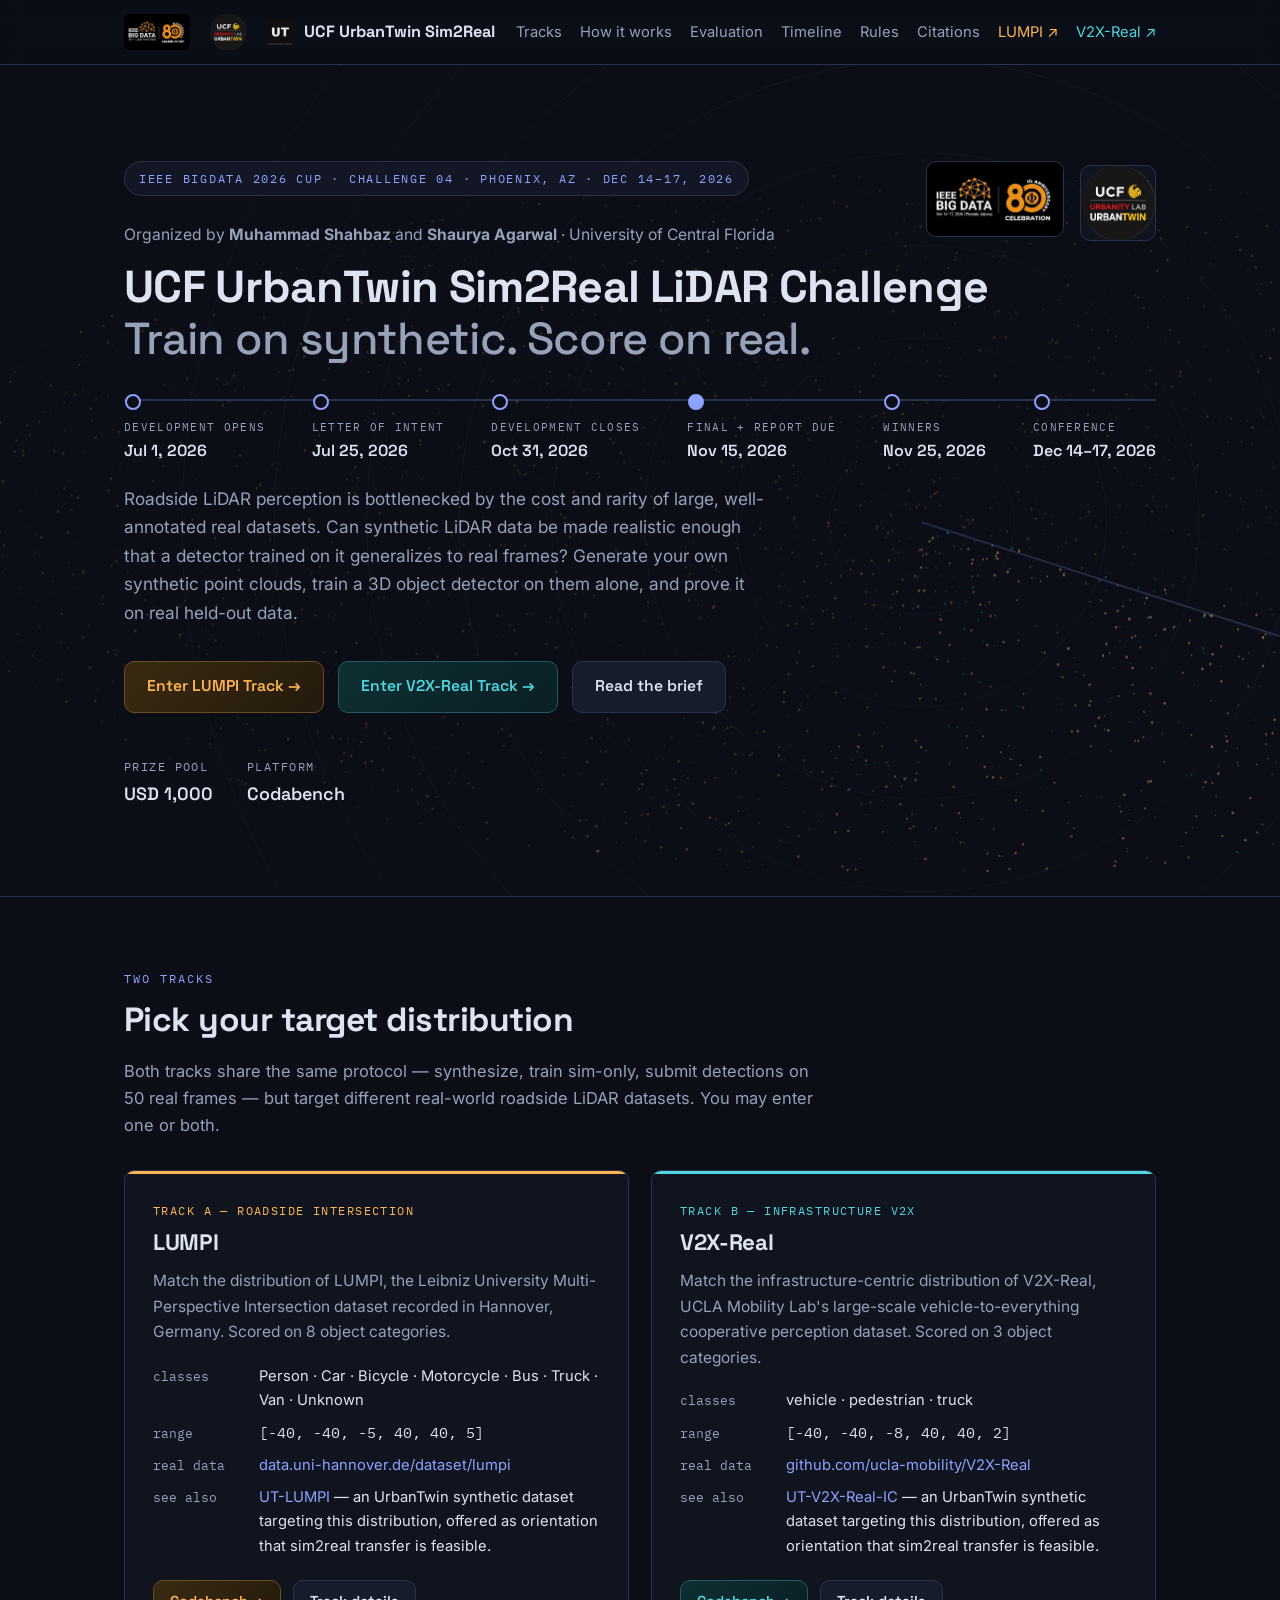
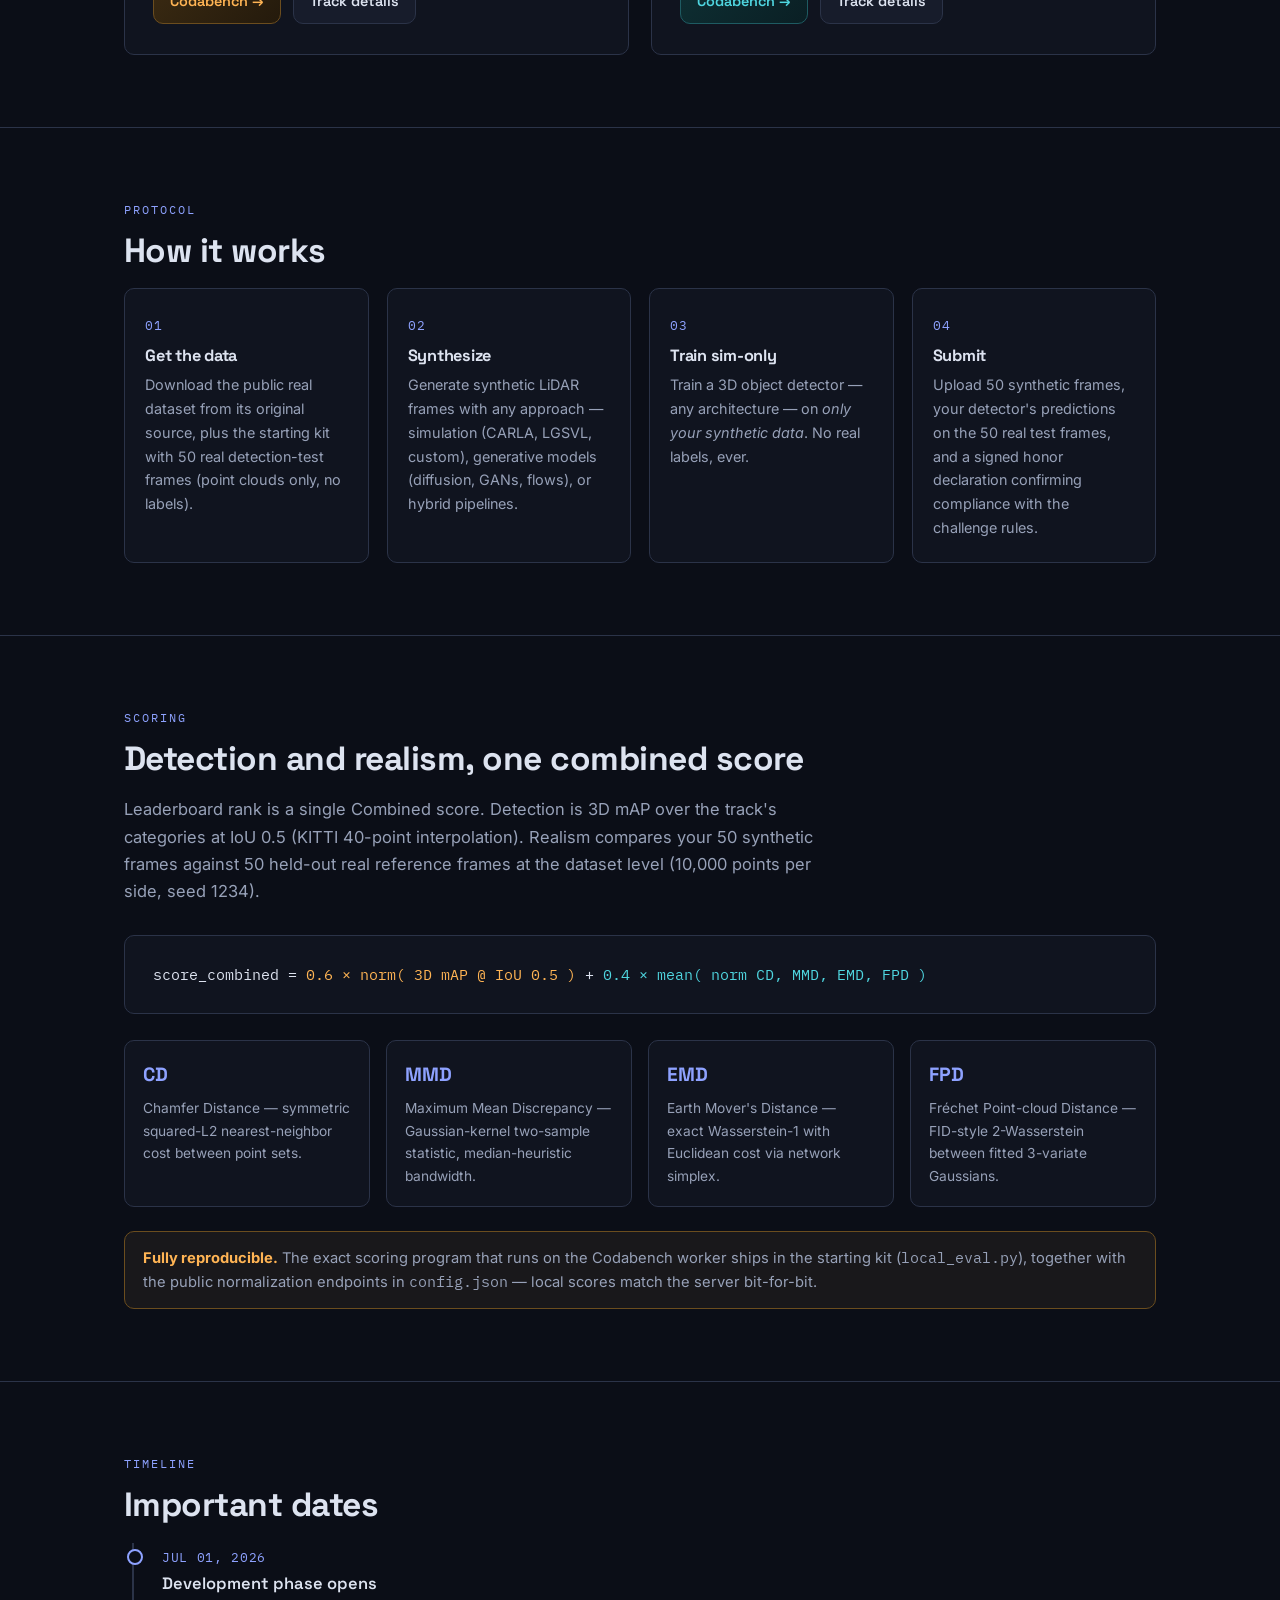
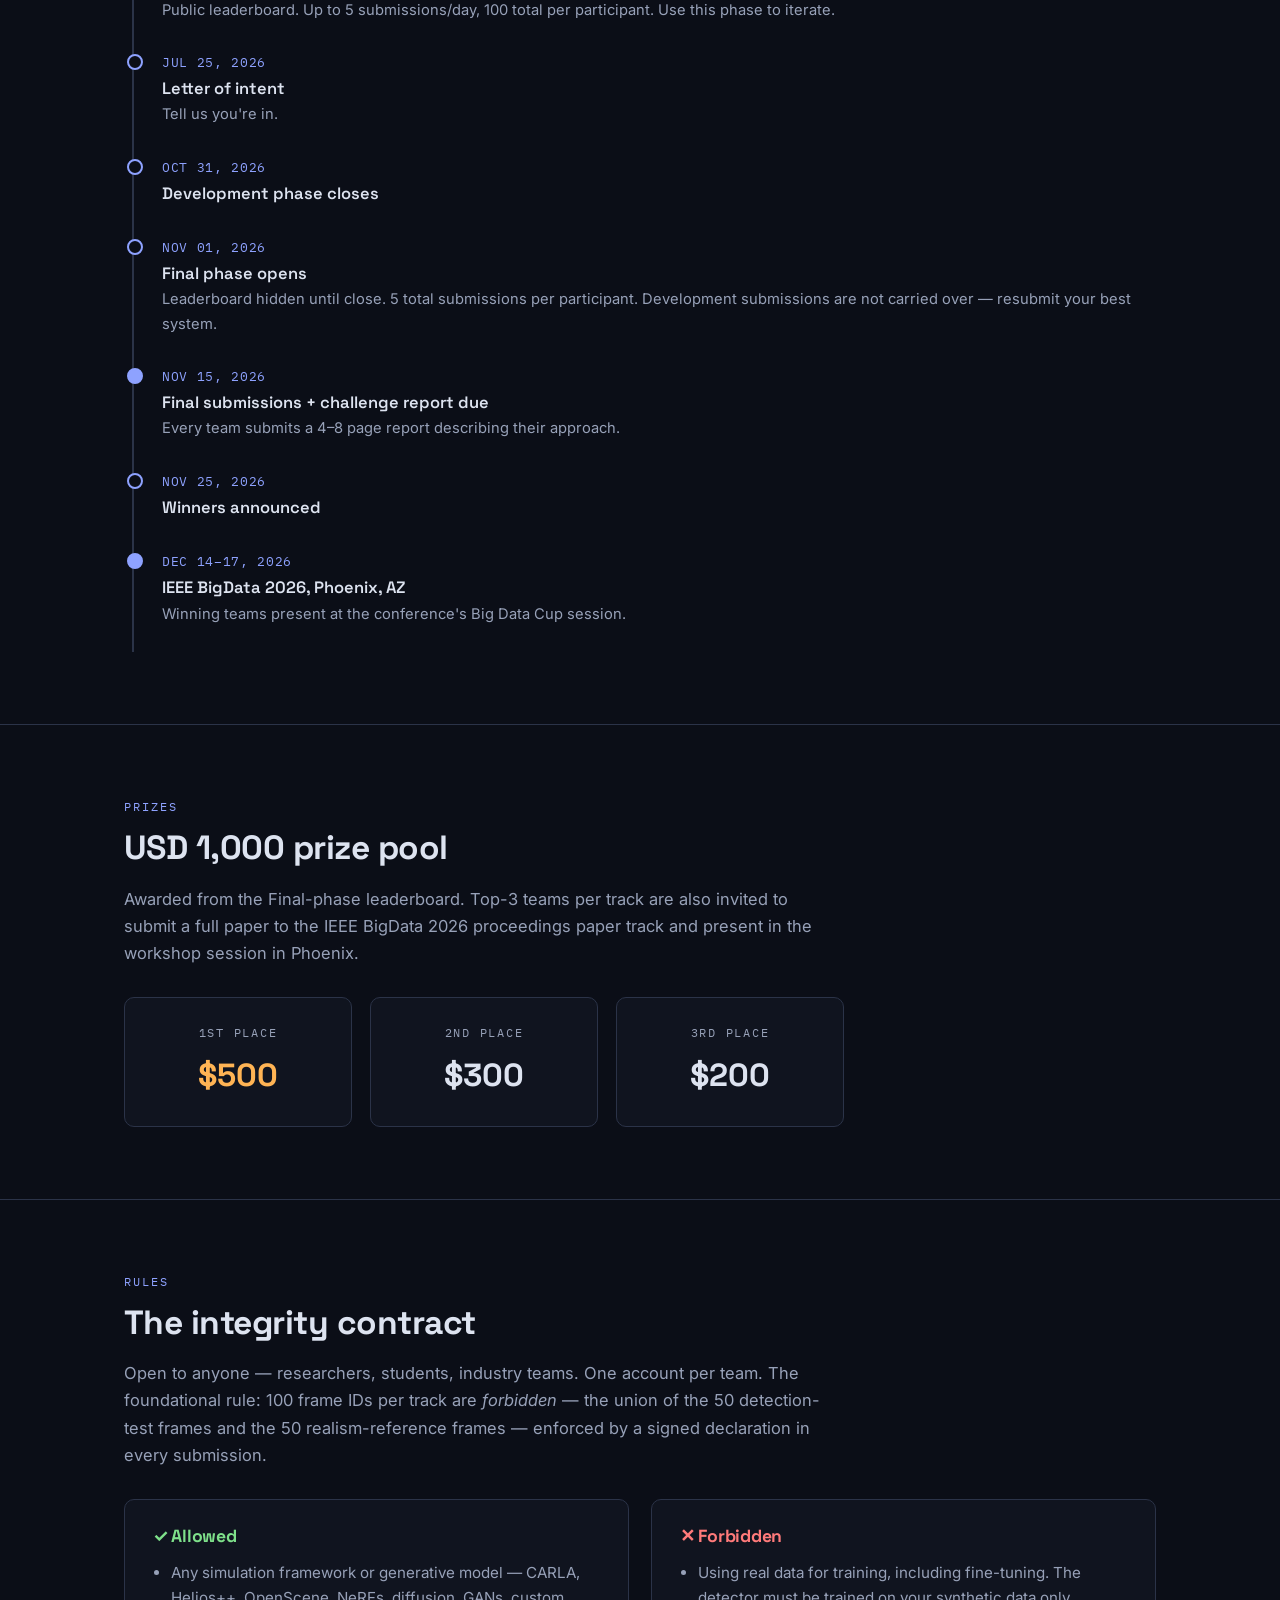
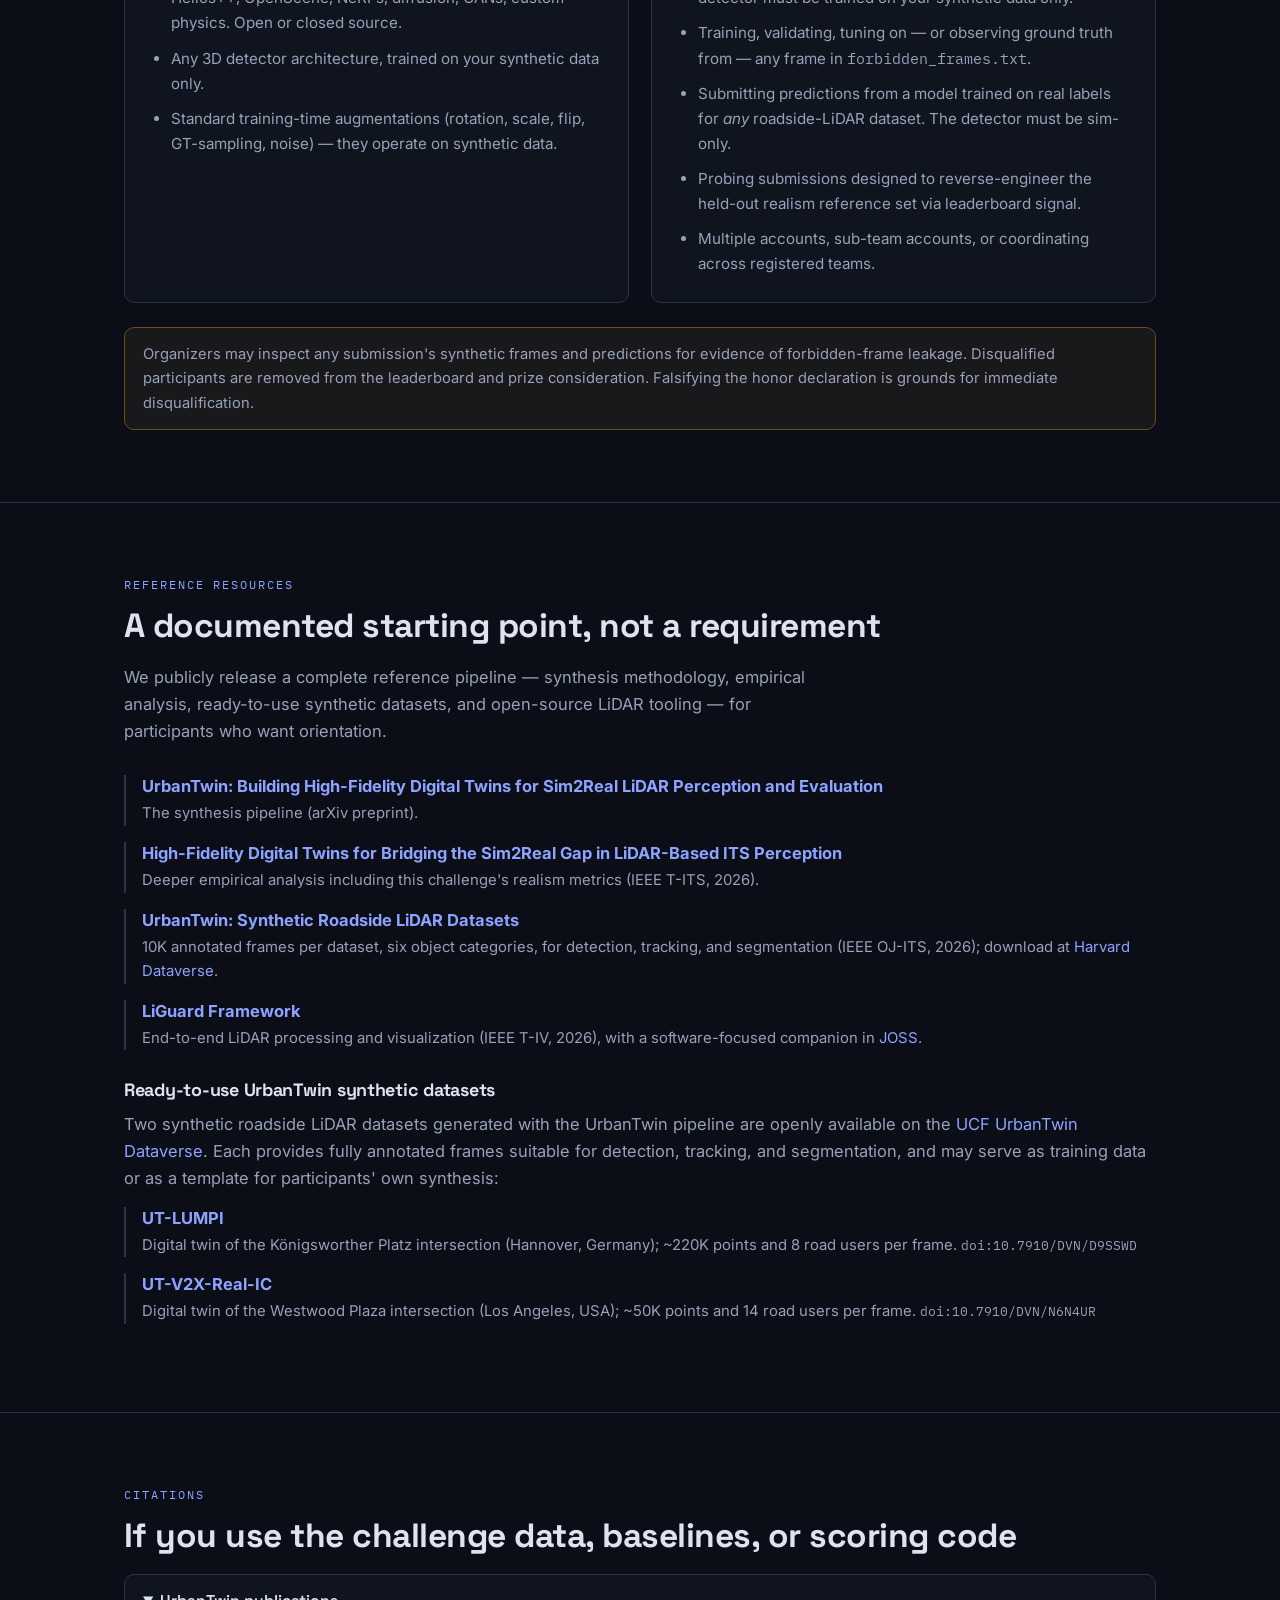
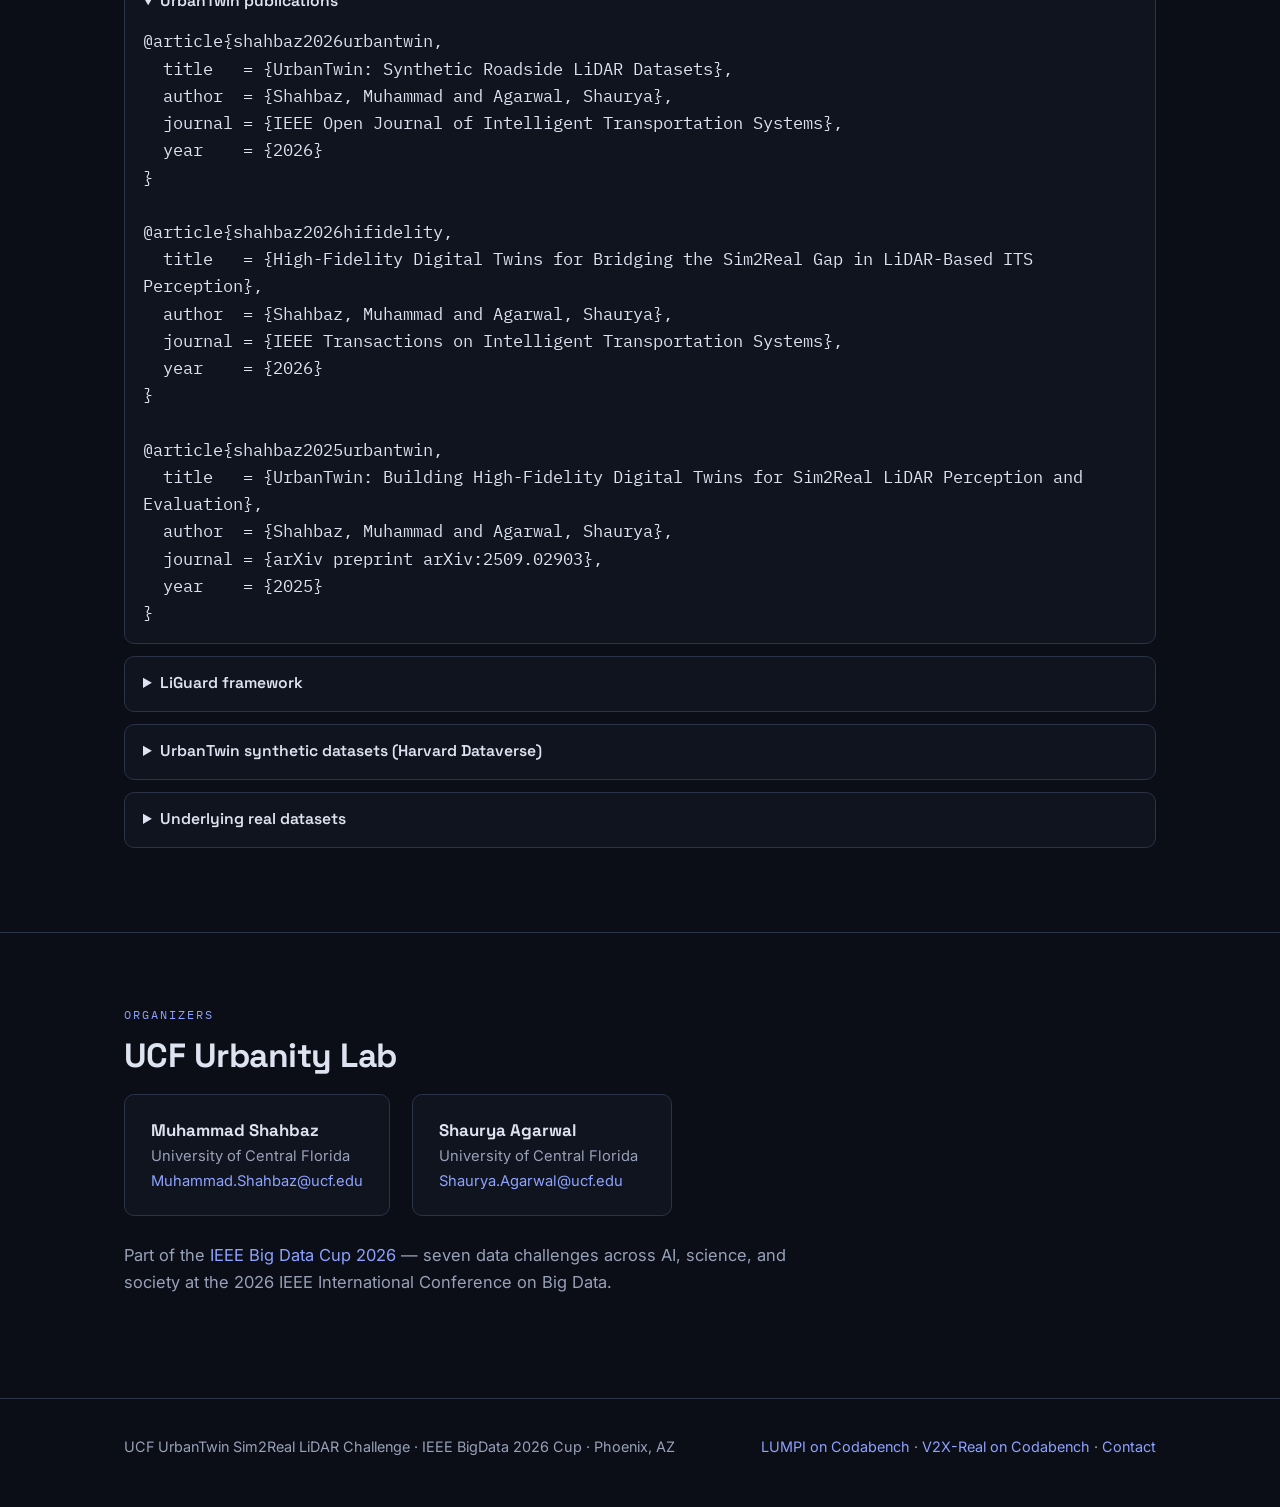
==== commit f8084539: "Track pages: logos, organizers, dates timeline, dataset pointers; nav-bar logos on all pages" ====
--- a/index.html
+++ b/index.html
@@ -15,7 +15,7 @@
 
 <nav class="nav">
   <div class="nav-inner">
-    <a class="nav-brand" href="index.html"><img src="logo.png" alt="UrbanTwin logo">UCF UrbanTwin&nbsp;Sim2Real</a>
+    <img class="nav-logo" src="ieee-bigdata-logo.png" alt="IEEE Big Data 2026"><img class="nav-logo" src="urbanity-urbantwin.png" alt="UCF Urbanity Lab — UrbanTwin"><a class="nav-brand" href="index.html"><img src="logo.png" alt="UrbanTwin logo">UCF UrbanTwin&nbsp;Sim2Real</a>
     <div class="nav-links">
       <a href="#tracks">Tracks</a>
       <a href="#how">How it works</a>
--- a/style.css
+++ b/style.css
@@ -50,6 +50,8 @@
 .nav-inner { display: flex; align-items: center; gap: 20px; height: 64px; max-width: var(--maxw); margin: 0 auto; padding: 0 24px; }
 .nav-brand { display: flex; align-items: center; gap: 10px; font-family: "Space Grotesk", sans-serif; font-weight: 700; color: var(--text); font-size: 1.02rem; white-space: nowrap; }
 .nav-brand img { width: 28px; height: 28px; border-radius: 6px; }
+.nav-logo { height: 36px; width: auto; border-radius: 6px; }
+@media (max-width: 760px) { .nav-logo { display: none; } }
 .nav-brand:hover { text-decoration: none; }
 .nav-links { display: flex; gap: 18px; margin-left: auto; flex-wrap: wrap; }
 .nav-links a { color: var(--text-dim); font-size: 0.92rem; }
@@ -68,7 +70,10 @@
   background: rgba(23, 28, 43, 0.7); margin-bottom: 26px;
 }
 .hero h1 { font-size: clamp(1.2rem, 3.8vw, 2.8rem); font-weight: 700; max-width: none; white-space: nowrap; }
-.hero p.org-line { margin: 0 0 14px; font-size: clamp(0.78rem, 1.7vw, 0.98rem); max-width: none; white-space: nowrap; }
+.hero p.org-line, .track-hero p.org-line { margin: 0 0 14px; font-size: clamp(0.78rem, 1.7vw, 0.98rem); max-width: none; white-space: nowrap; }
+.track-hero .wrap { position: relative; }
+.track-hero .logo-strip { top: 0; }
+.track-hero .logo-strip img { height: 62px; }
 .hero h1 .thin { color: var(--text-dim); font-weight: 500; }
 .hero .sub { margin-top: 20px; max-width: 640px; color: var(--text-dim); font-size: 1.08rem; }
 .hero-ctas { display: flex; gap: 14px; margin-top: 34px; flex-wrap: wrap; }
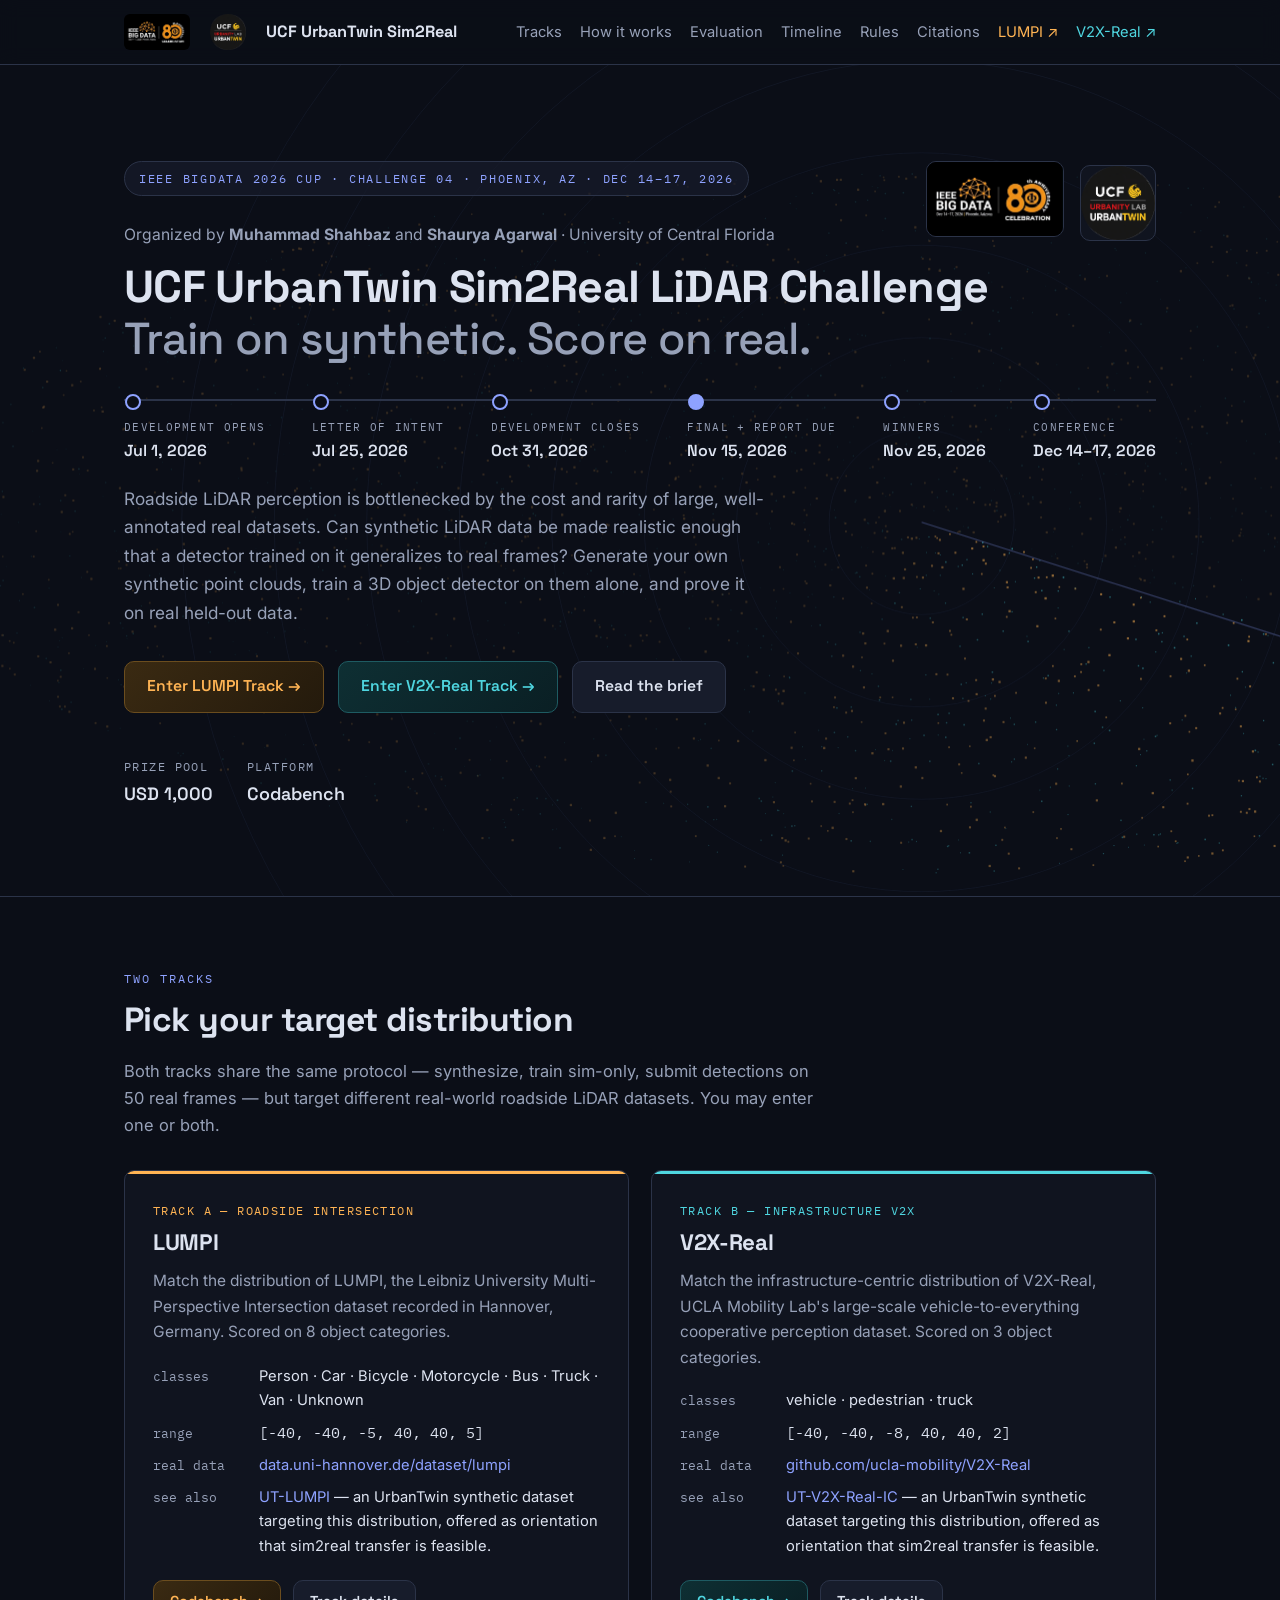
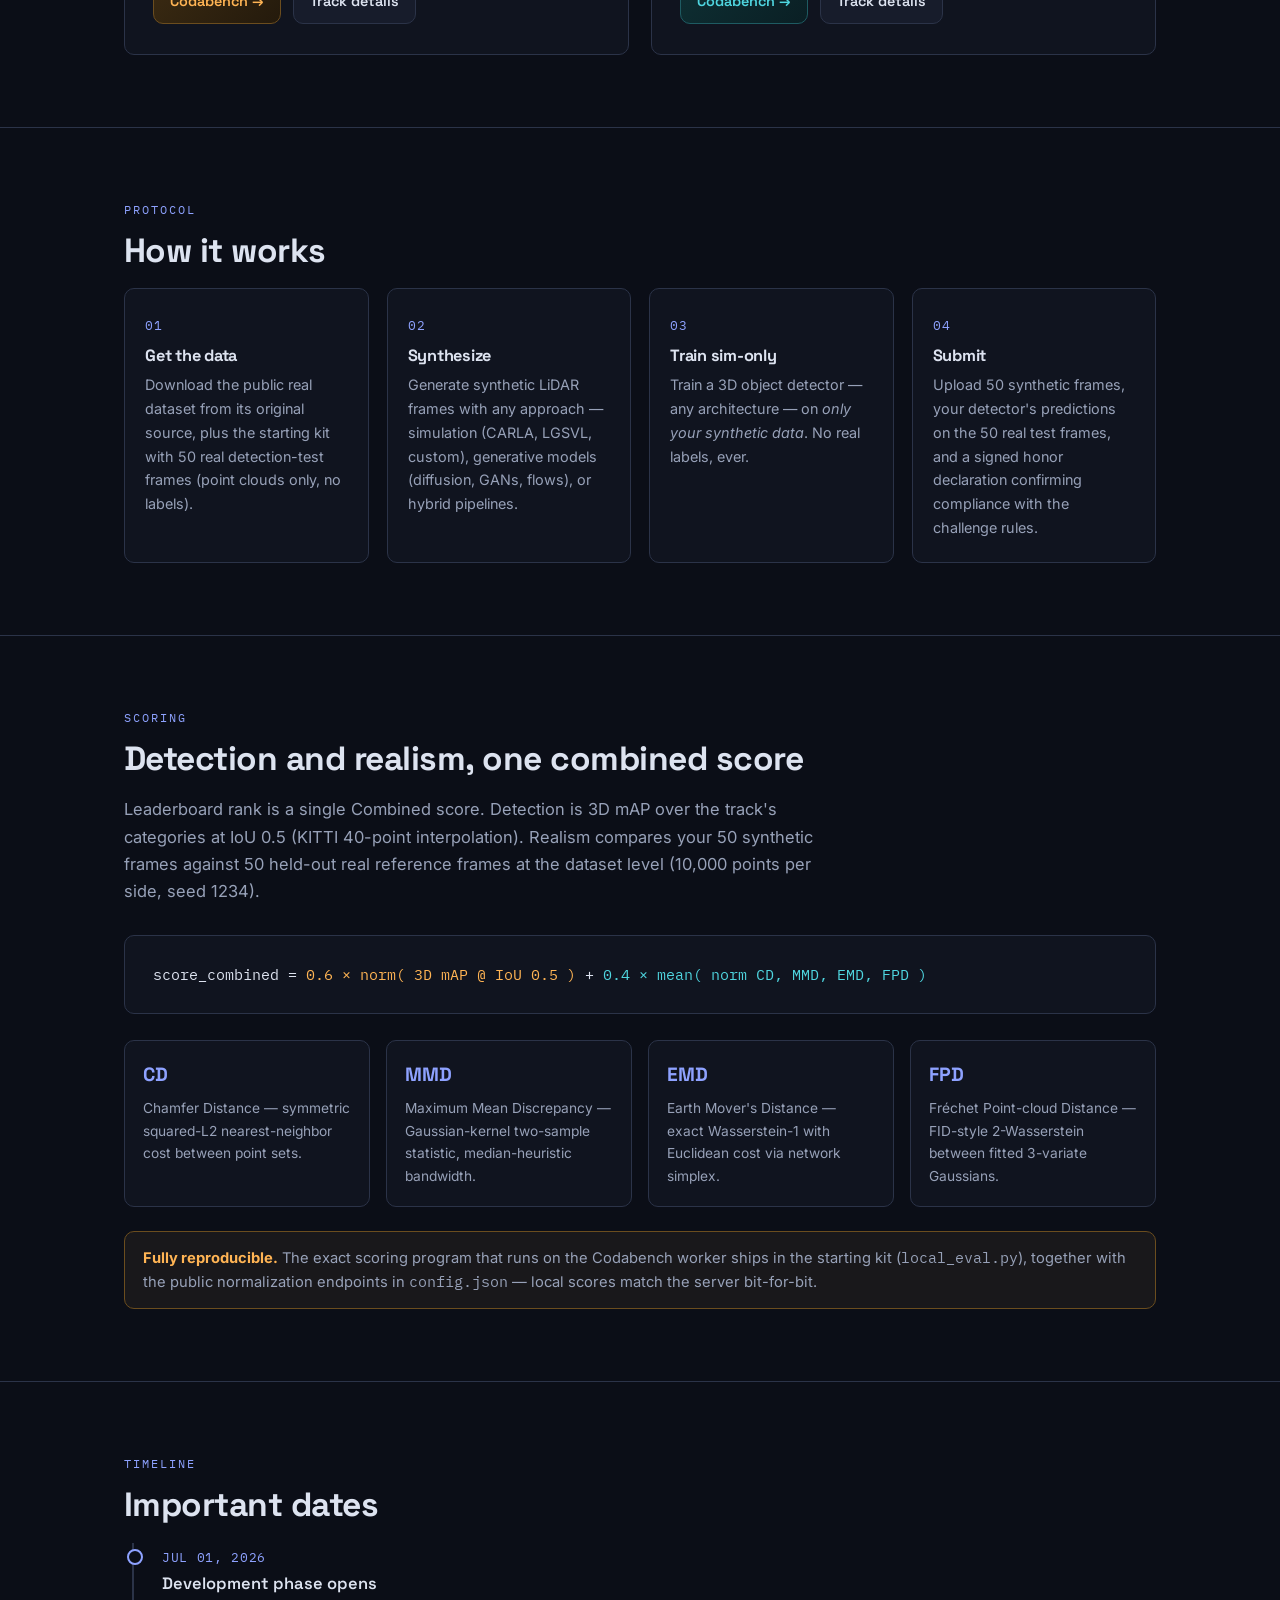
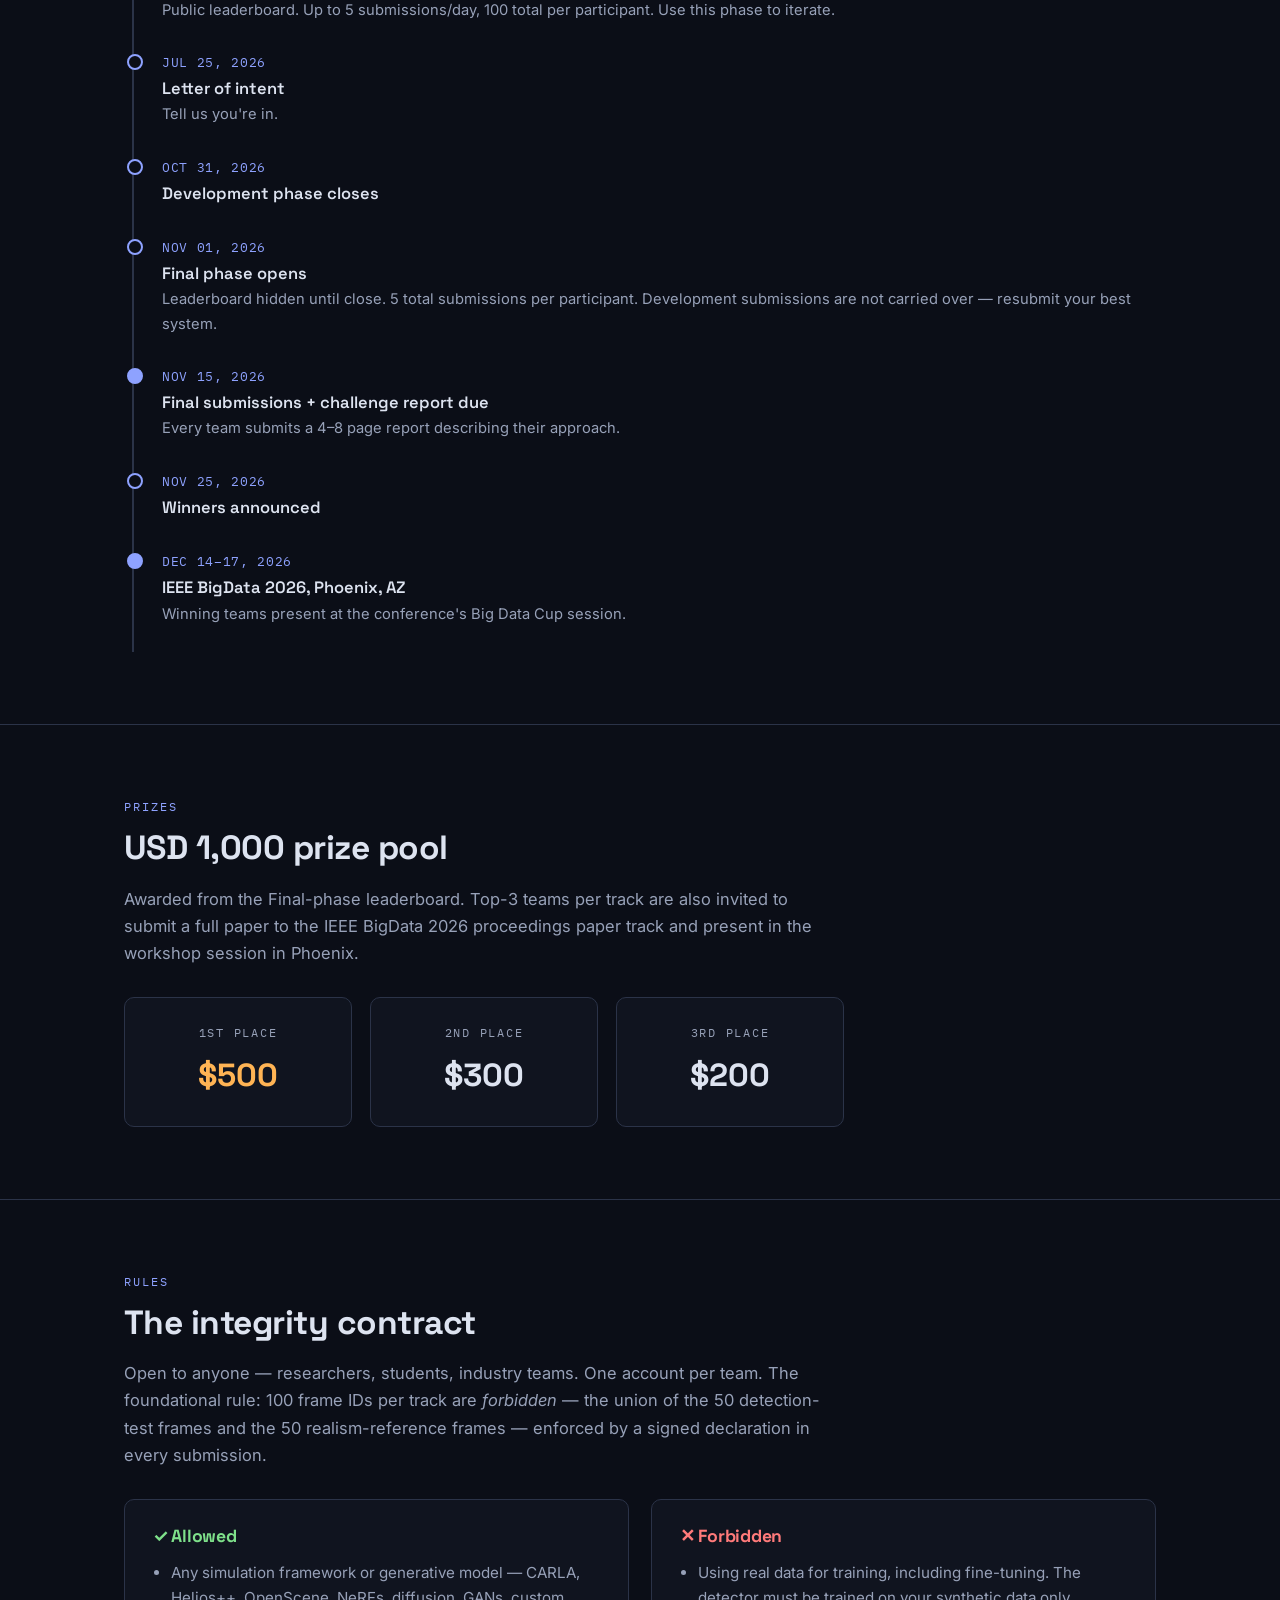
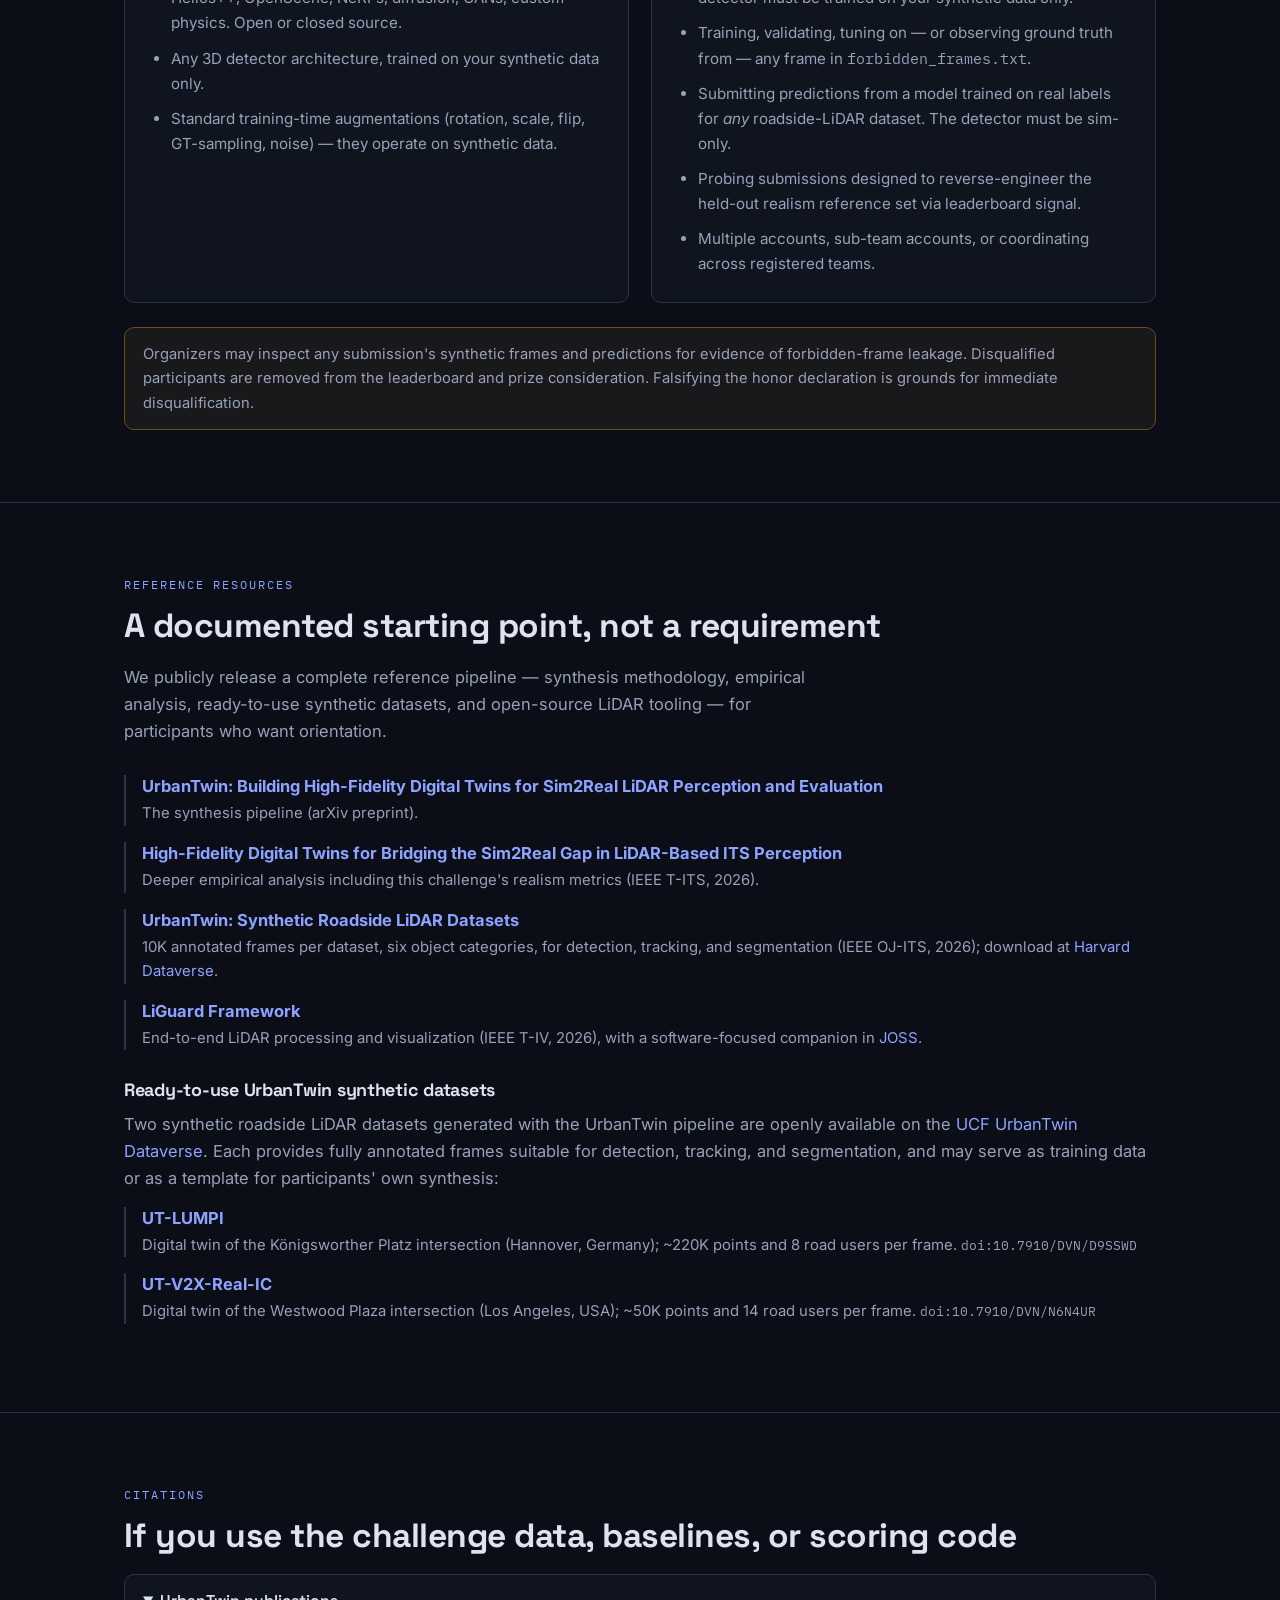
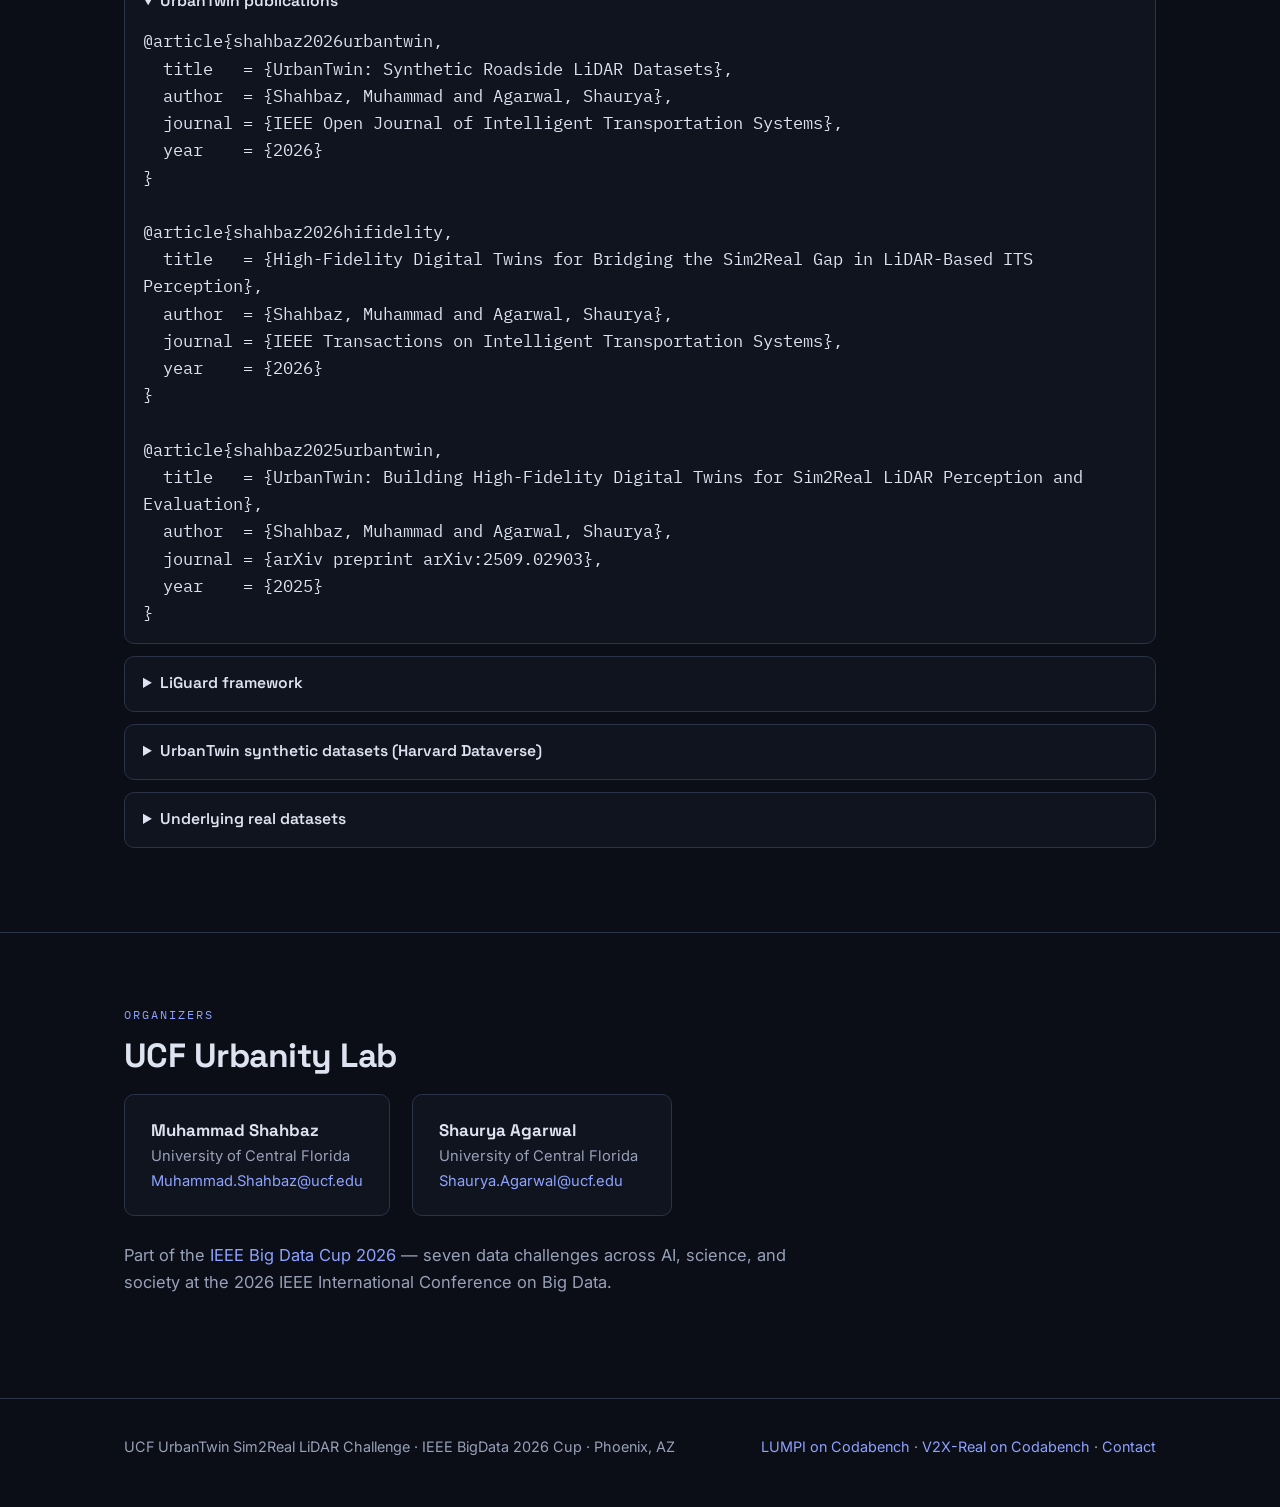
==== commit 38b2d058: "Remove UT logo from nav brand" ====
--- a/index.html
+++ b/index.html
@@ -15,7 +15,7 @@
 
 <nav class="nav">
   <div class="nav-inner">
-    <img class="nav-logo" src="ieee-bigdata-logo.png" alt="IEEE Big Data 2026"><img class="nav-logo" src="urbanity-urbantwin.png" alt="UCF Urbanity Lab — UrbanTwin"><a class="nav-brand" href="index.html"><img src="logo.png" alt="UrbanTwin logo">UCF UrbanTwin&nbsp;Sim2Real</a>
+    <img class="nav-logo" src="ieee-bigdata-logo.png" alt="IEEE Big Data 2026"><img class="nav-logo" src="urbanity-urbantwin.png" alt="UCF Urbanity Lab — UrbanTwin"><a class="nav-brand" href="index.html">UCF UrbanTwin&nbsp;Sim2Real</a>
     <div class="nav-links">
       <a href="#tracks">Tracks</a>
       <a href="#how">How it works</a>
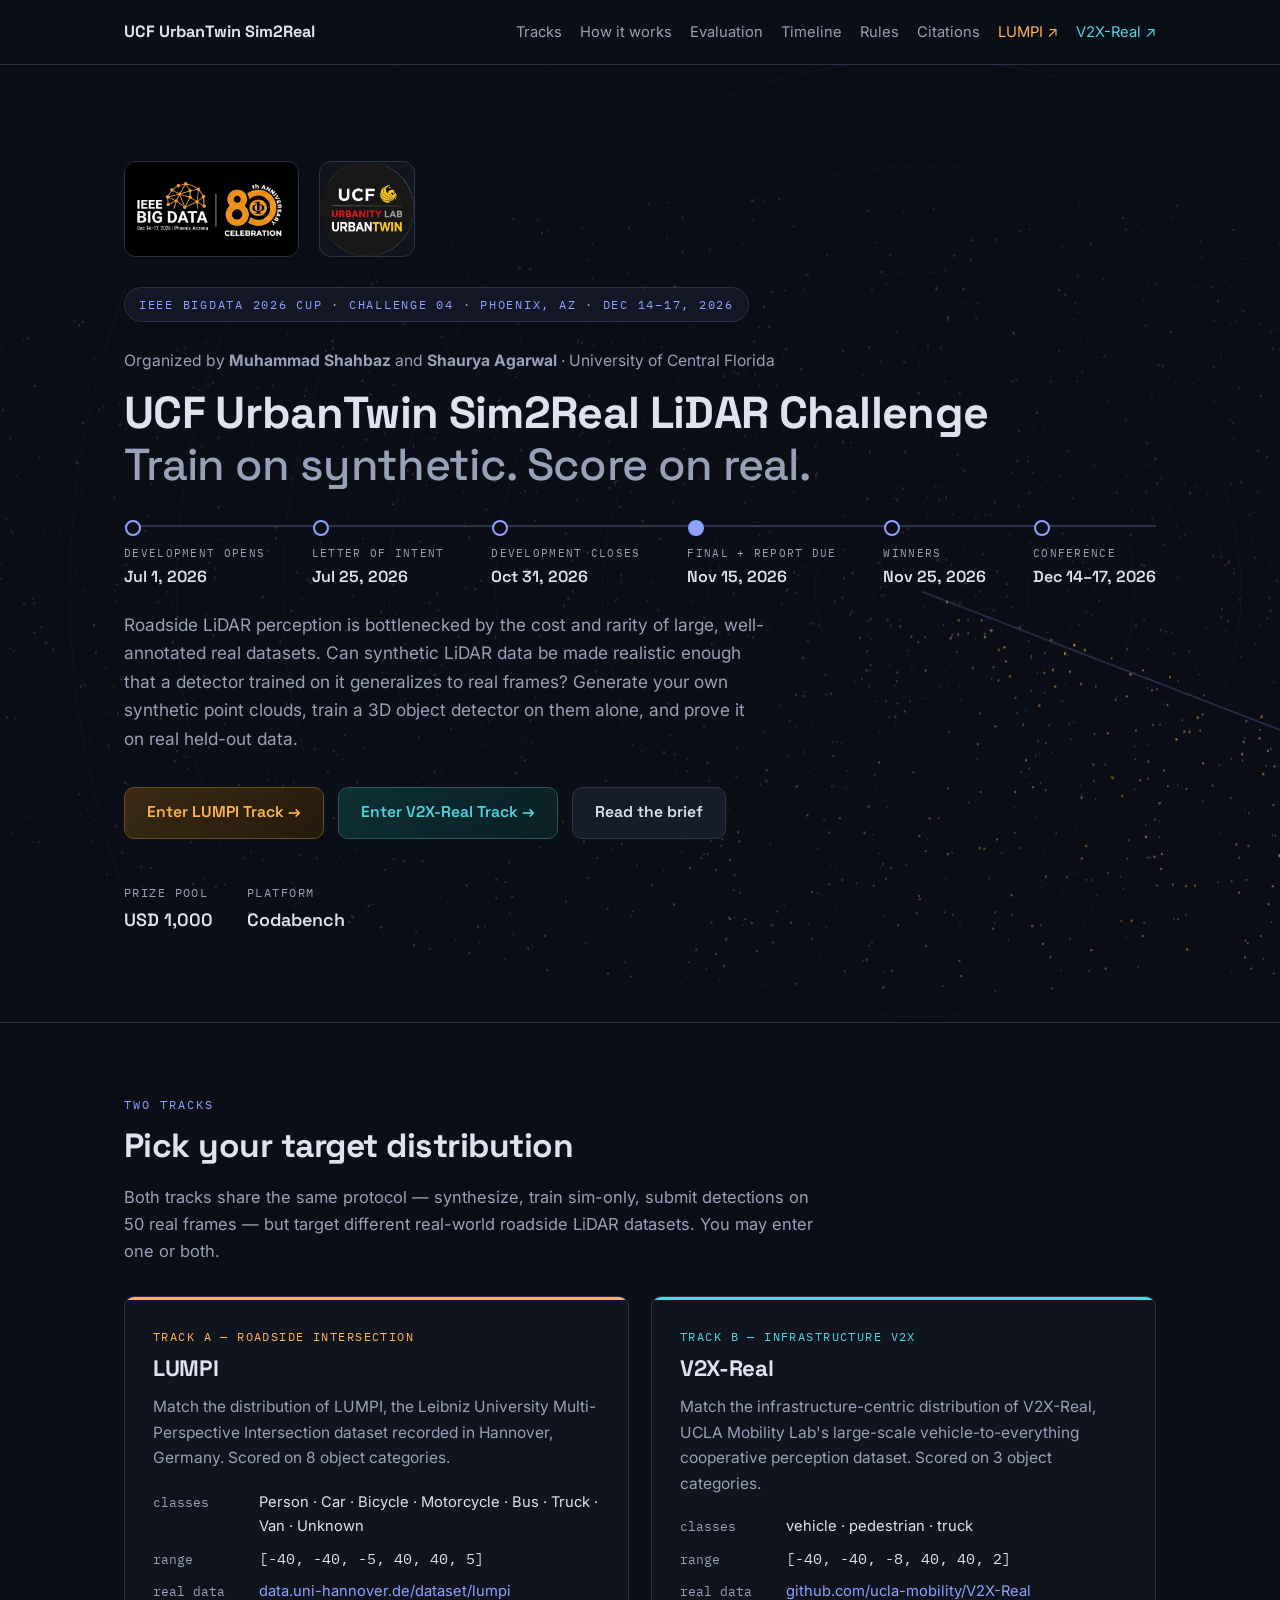
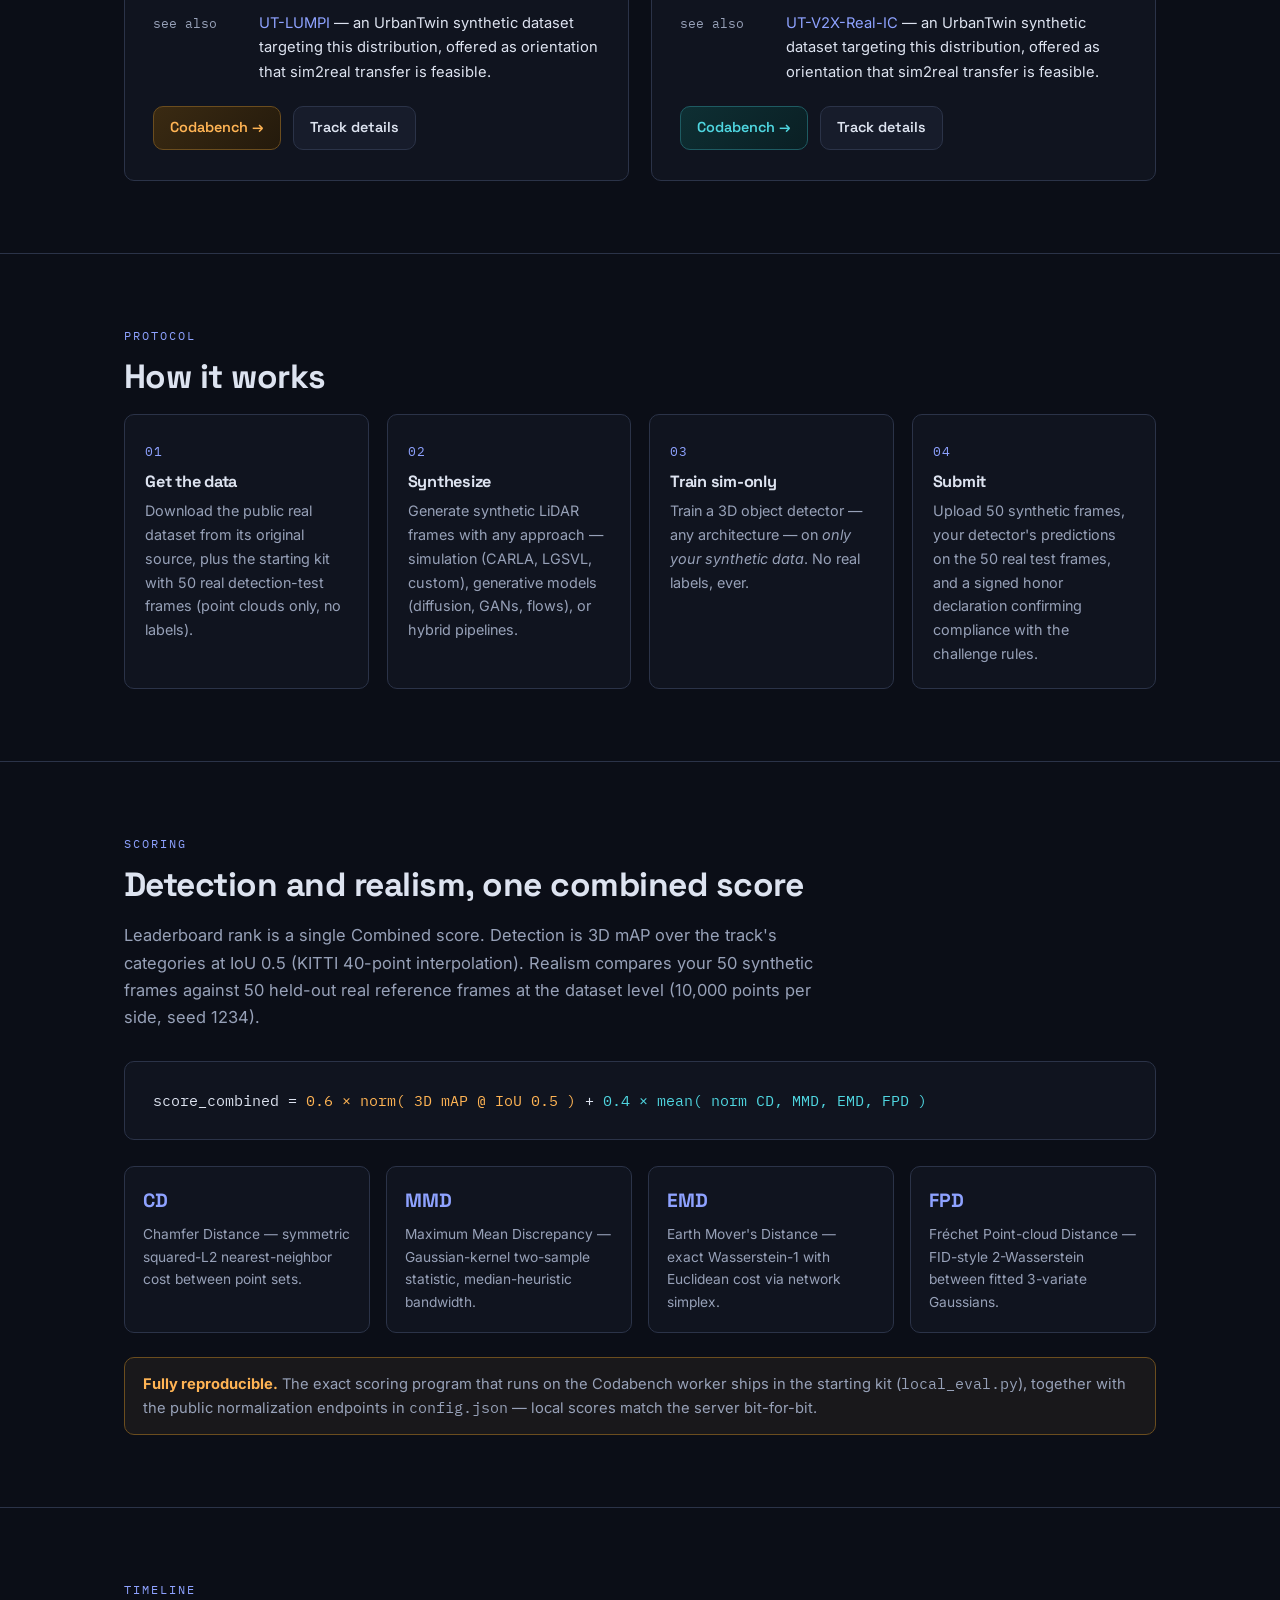
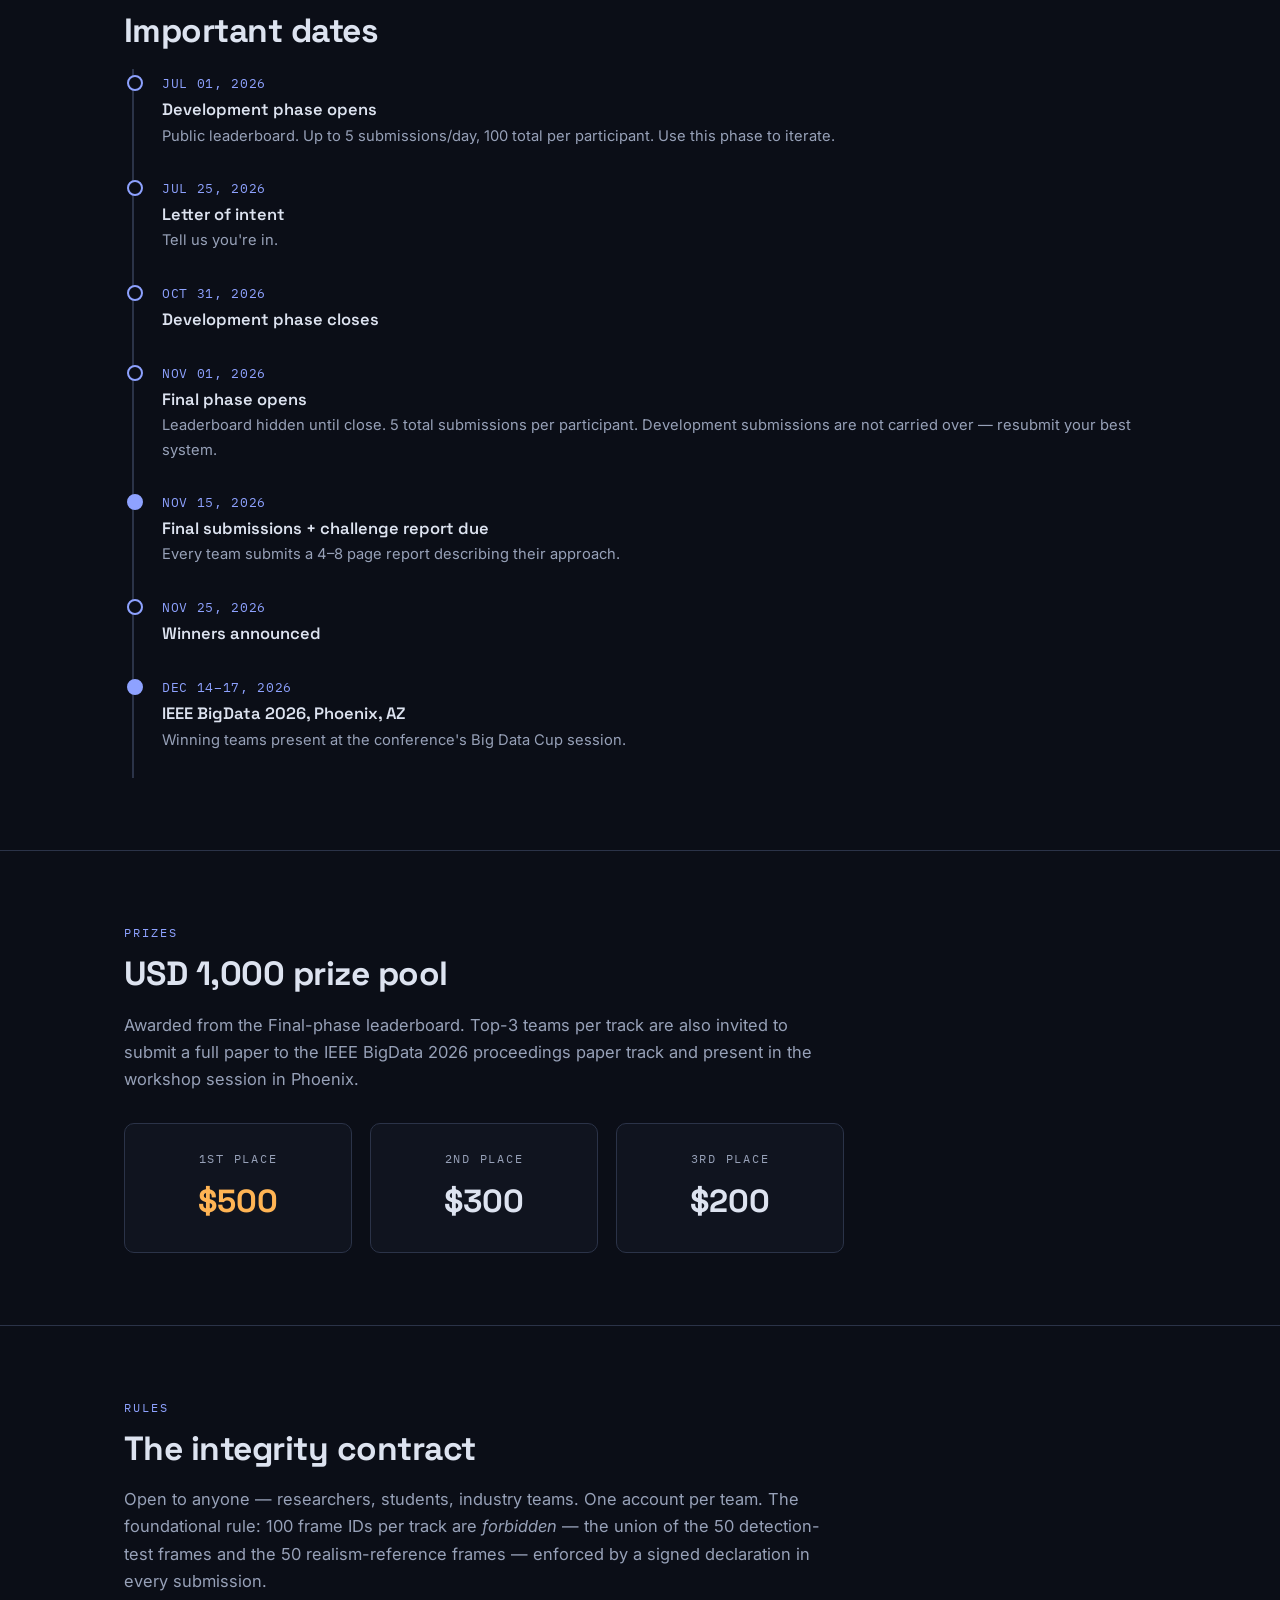
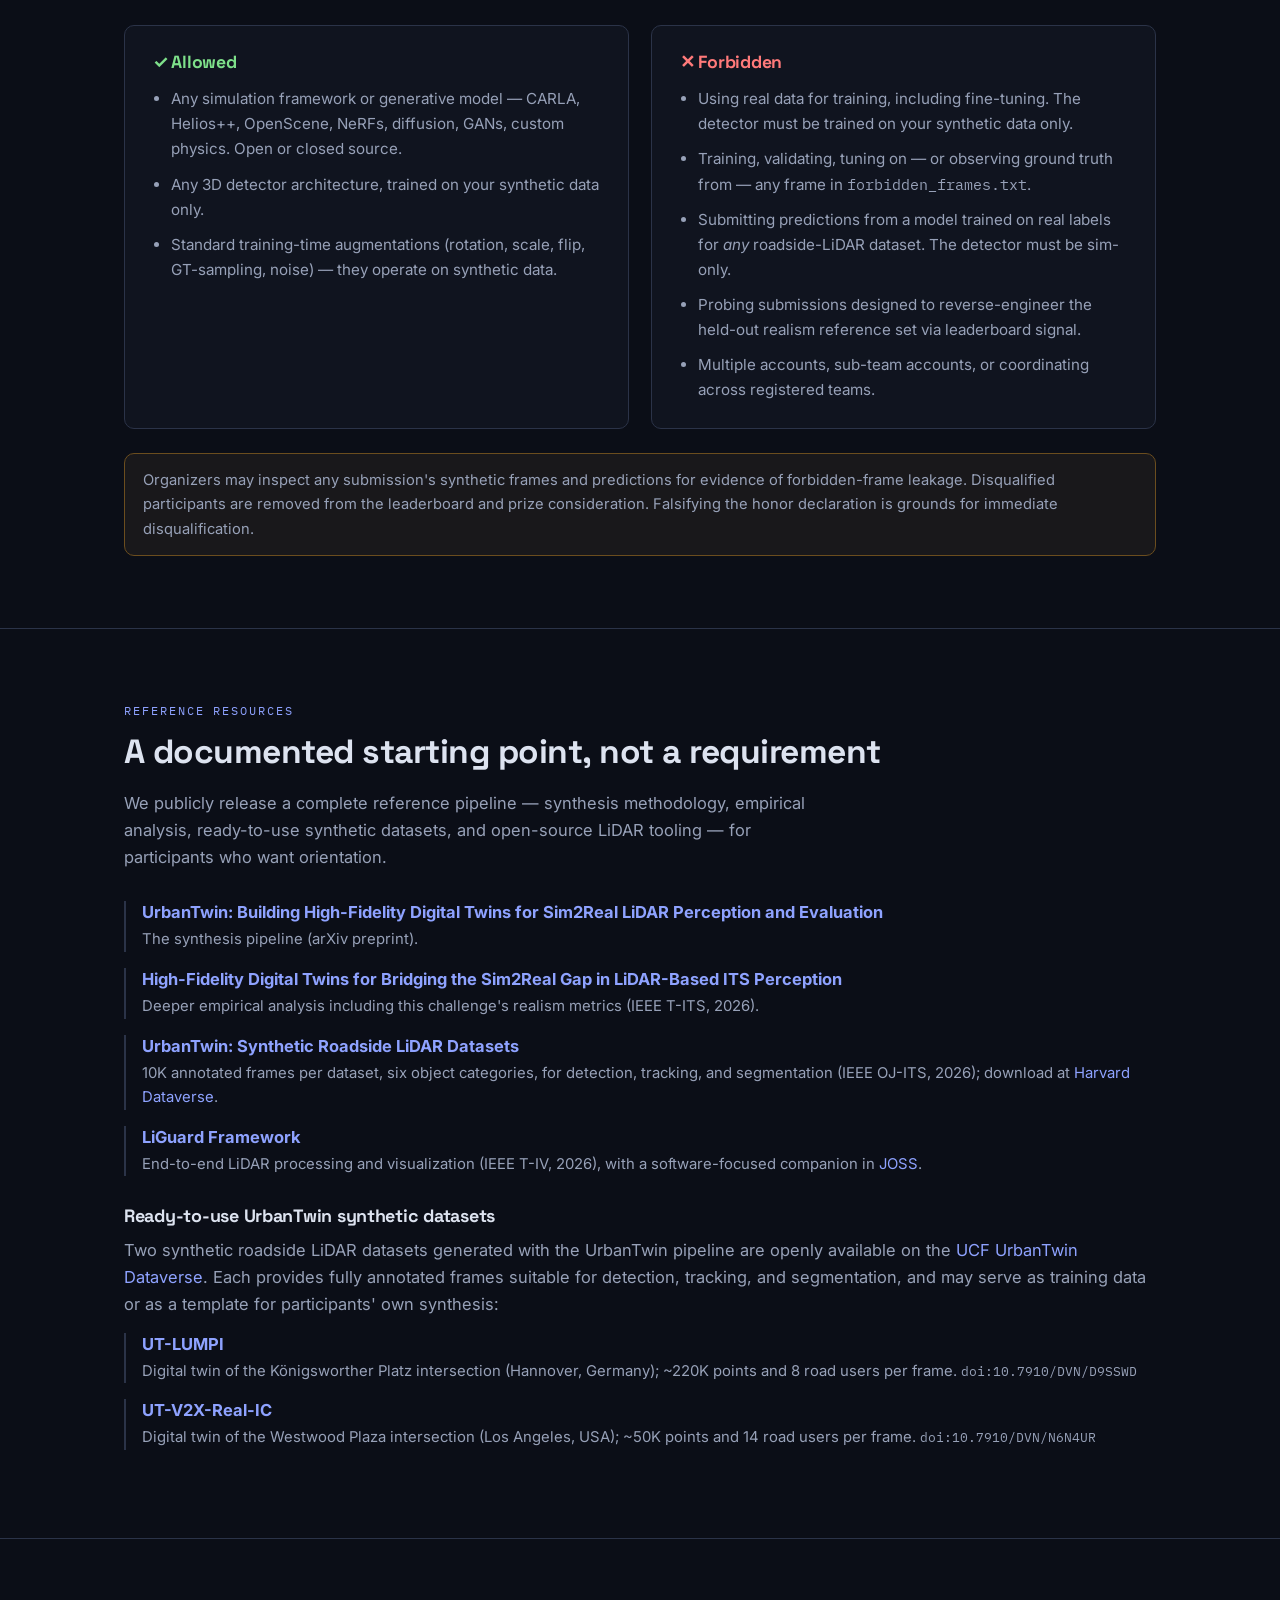
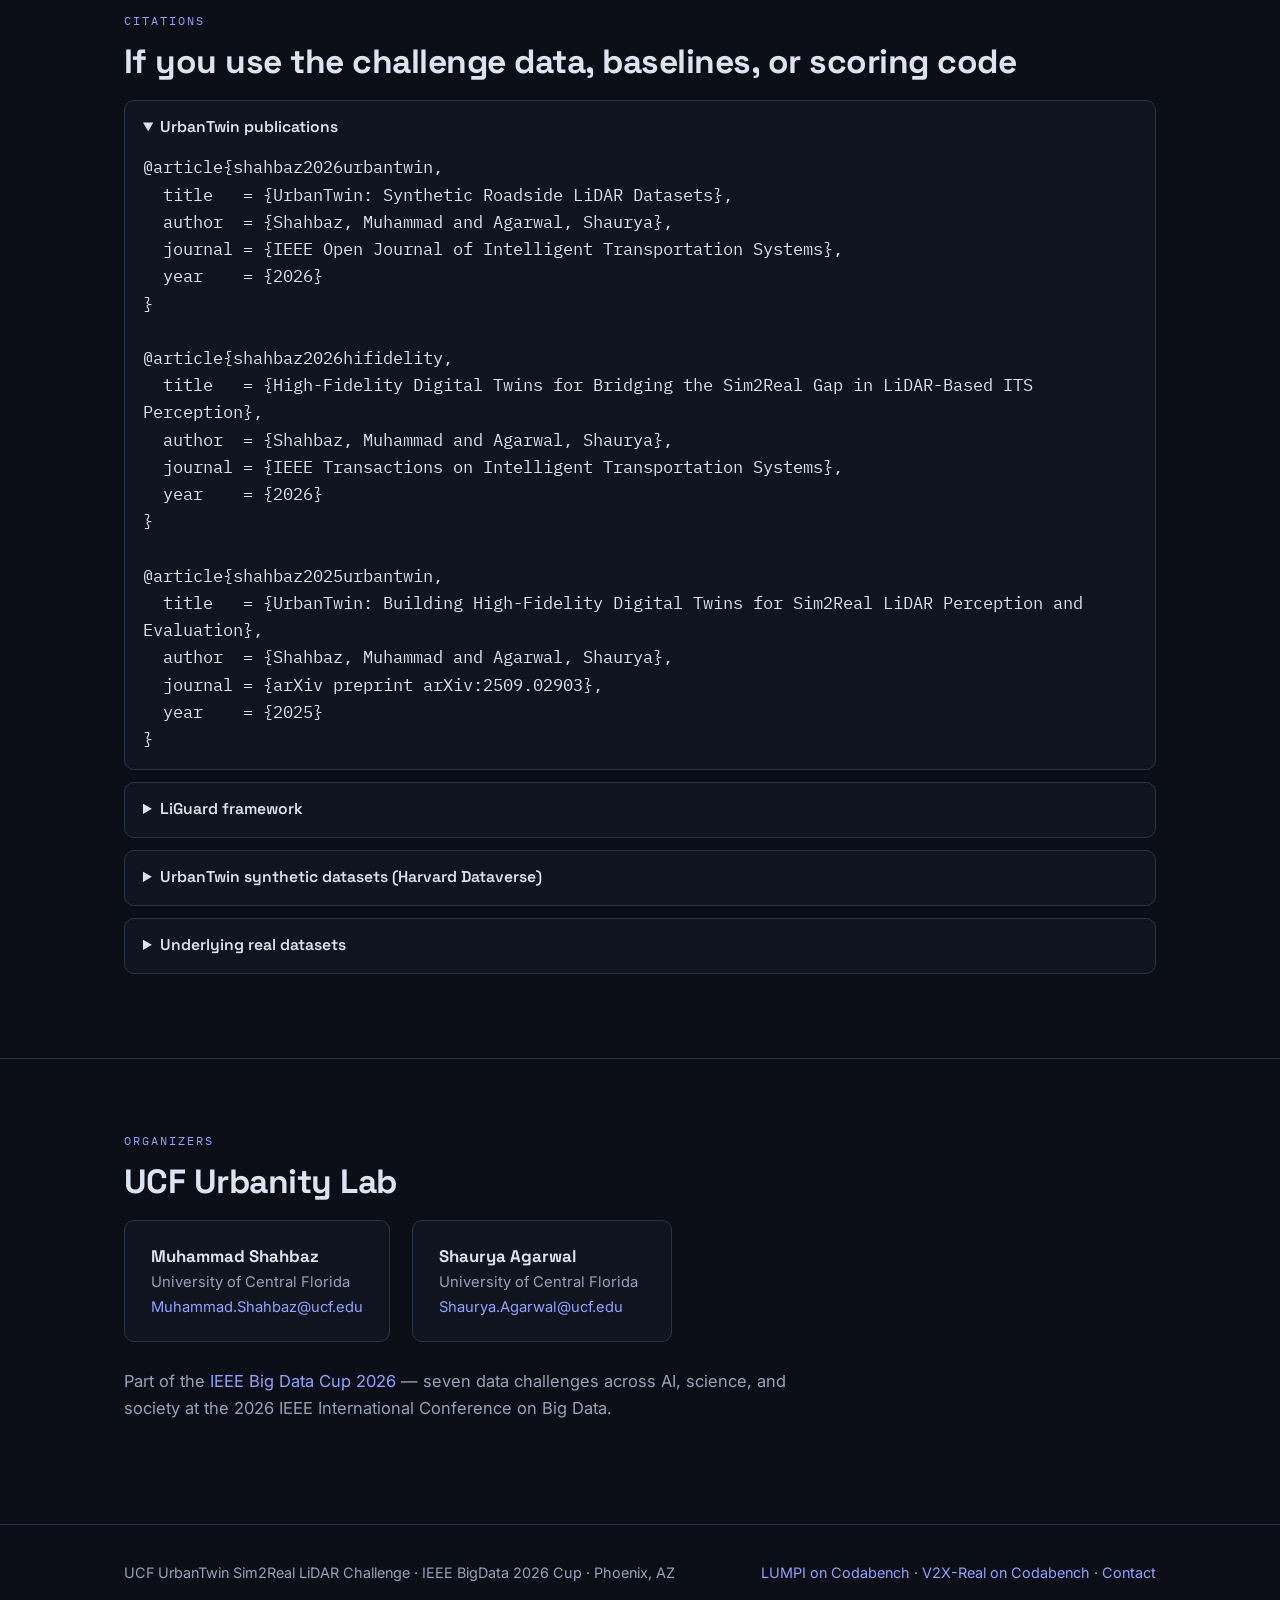
==== commit f62e6e7f: "Nav logos only on track pages; UCF UrbanTwin favicon" ====
--- a/index.html
+++ b/index.html
@@ -5,7 +5,7 @@
 <meta name="viewport" content="width=device-width, initial-scale=1">
 <title>UCF UrbanTwin Sim2Real LiDAR Challenge — IEEE BigData 2026 Cup | Muhammad Shahbaz &amp; Shaurya Agarwal, University of Central Florida</title>
 <meta name="description" content="Synthesize LiDAR data, train detectors on synthetic frames only, and evaluate on real held-out data. Two tracks (LUMPI, V2X-Real) at the IEEE BigData 2026 Cup, Phoenix, AZ.">
-<link rel="icon" type="image/png" href="logo.png">
+<link rel="icon" type="image/png" href="urbanity-urbantwin.png">
 <link rel="preconnect" href="https://fonts.googleapis.com">
 <link rel="preconnect" href="https://fonts.gstatic.com" crossorigin>
 <link href="https://fonts.googleapis.com/css2?family=Space+Grotesk:wght@500;600;700&family=Inter:wght@400;500;600&family=IBM+Plex+Mono:wght@400;500&display=swap" rel="stylesheet">
@@ -15,7 +15,7 @@
 
 <nav class="nav">
   <div class="nav-inner">
-    <img class="nav-logo" src="ieee-bigdata-logo.png" alt="IEEE Big Data 2026"><img class="nav-logo" src="urbanity-urbantwin.png" alt="UCF Urbanity Lab — UrbanTwin"><a class="nav-brand" href="index.html">UCF UrbanTwin&nbsp;Sim2Real</a>
+    <a class="nav-brand" href="index.html">UCF UrbanTwin&nbsp;Sim2Real</a>
     <div class="nav-links">
       <a href="#tracks">Tracks</a>
       <a href="#how">How it works</a>
--- a/style.css
+++ b/style.css
@@ -50,7 +50,7 @@
 .nav-inner { display: flex; align-items: center; gap: 20px; height: 64px; max-width: var(--maxw); margin: 0 auto; padding: 0 24px; }
 .nav-brand { display: flex; align-items: center; gap: 10px; font-family: "Space Grotesk", sans-serif; font-weight: 700; color: var(--text); font-size: 1.02rem; white-space: nowrap; }
 .nav-brand img { width: 28px; height: 28px; border-radius: 6px; }
-.nav-logo { height: 36px; width: auto; border-radius: 6px; }
+.nav-logo { display: block; align-self: center; height: 36px; width: auto; border-radius: 6px; }
 @media (max-width: 760px) { .nav-logo { display: none; } }
 .nav-brand:hover { text-decoration: none; }
 .nav-links { display: flex; gap: 18px; margin-left: auto; flex-wrap: wrap; }
@@ -71,9 +71,6 @@
 }
 .hero h1 { font-size: clamp(1.2rem, 3.8vw, 2.8rem); font-weight: 700; max-width: none; white-space: nowrap; }
 .hero p.org-line, .track-hero p.org-line { margin: 0 0 14px; font-size: clamp(0.78rem, 1.7vw, 0.98rem); max-width: none; white-space: nowrap; }
-.track-hero .wrap { position: relative; }
-.track-hero .logo-strip { top: 0; }
-.track-hero .logo-strip img { height: 62px; }
 .hero h1 .thin { color: var(--text-dim); font-weight: 500; }
 .hero .sub { margin-top: 20px; max-width: 640px; color: var(--text-dim); font-size: 1.08rem; }
 .hero-ctas { display: flex; gap: 14px; margin-top: 34px; flex-wrap: wrap; }
@@ -94,14 +91,12 @@
 .fact .k { font-family: "IBM Plex Mono", monospace; font-size: 0.74rem; letter-spacing: 0.12em; text-transform: uppercase; color: var(--text-dim); }
 .fact .v { font-family: "Space Grotesk", sans-serif; font-size: 1.12rem; font-weight: 600; margin-top: 2px; }
 
-/* logo strip — pinned top right of hero, beside the title */
-.logo-strip { position: absolute; top: 96px; right: 24px; display: flex; align-items: center; gap: 16px; }
-.logo-strip img { height: 76px; width: auto; border-radius: 10px; border: 1px solid var(--line); background: var(--ink-900); }
+/* logo strip — prominent row at the top of the hero */
+.logo-strip { display: flex; align-items: center; gap: 20px; margin-bottom: 30px; flex-wrap: wrap; }
+.logo-strip a { display: block; line-height: 0; }
+.logo-strip img { display: block; height: 96px; width: auto; border-radius: 12px; border: 1px solid var(--line); background: var(--ink-900); }
 .logo-strip a:hover img { border-color: var(--text-dim); }
-@media (max-width: 1000px) {
-  .logo-strip { position: static; margin-bottom: 26px; }
-  .logo-strip img { height: 56px; }
-}
+@media (max-width: 640px) { .logo-strip img { height: 64px; } }
 
 /* hero dates timeline strip */
 .hero-dates { margin-top: 34px; border-top: 2px solid var(--line); padding-top: 18px; display: grid; grid-template-columns: repeat(6, auto); justify-content: space-between; gap: 14px; }
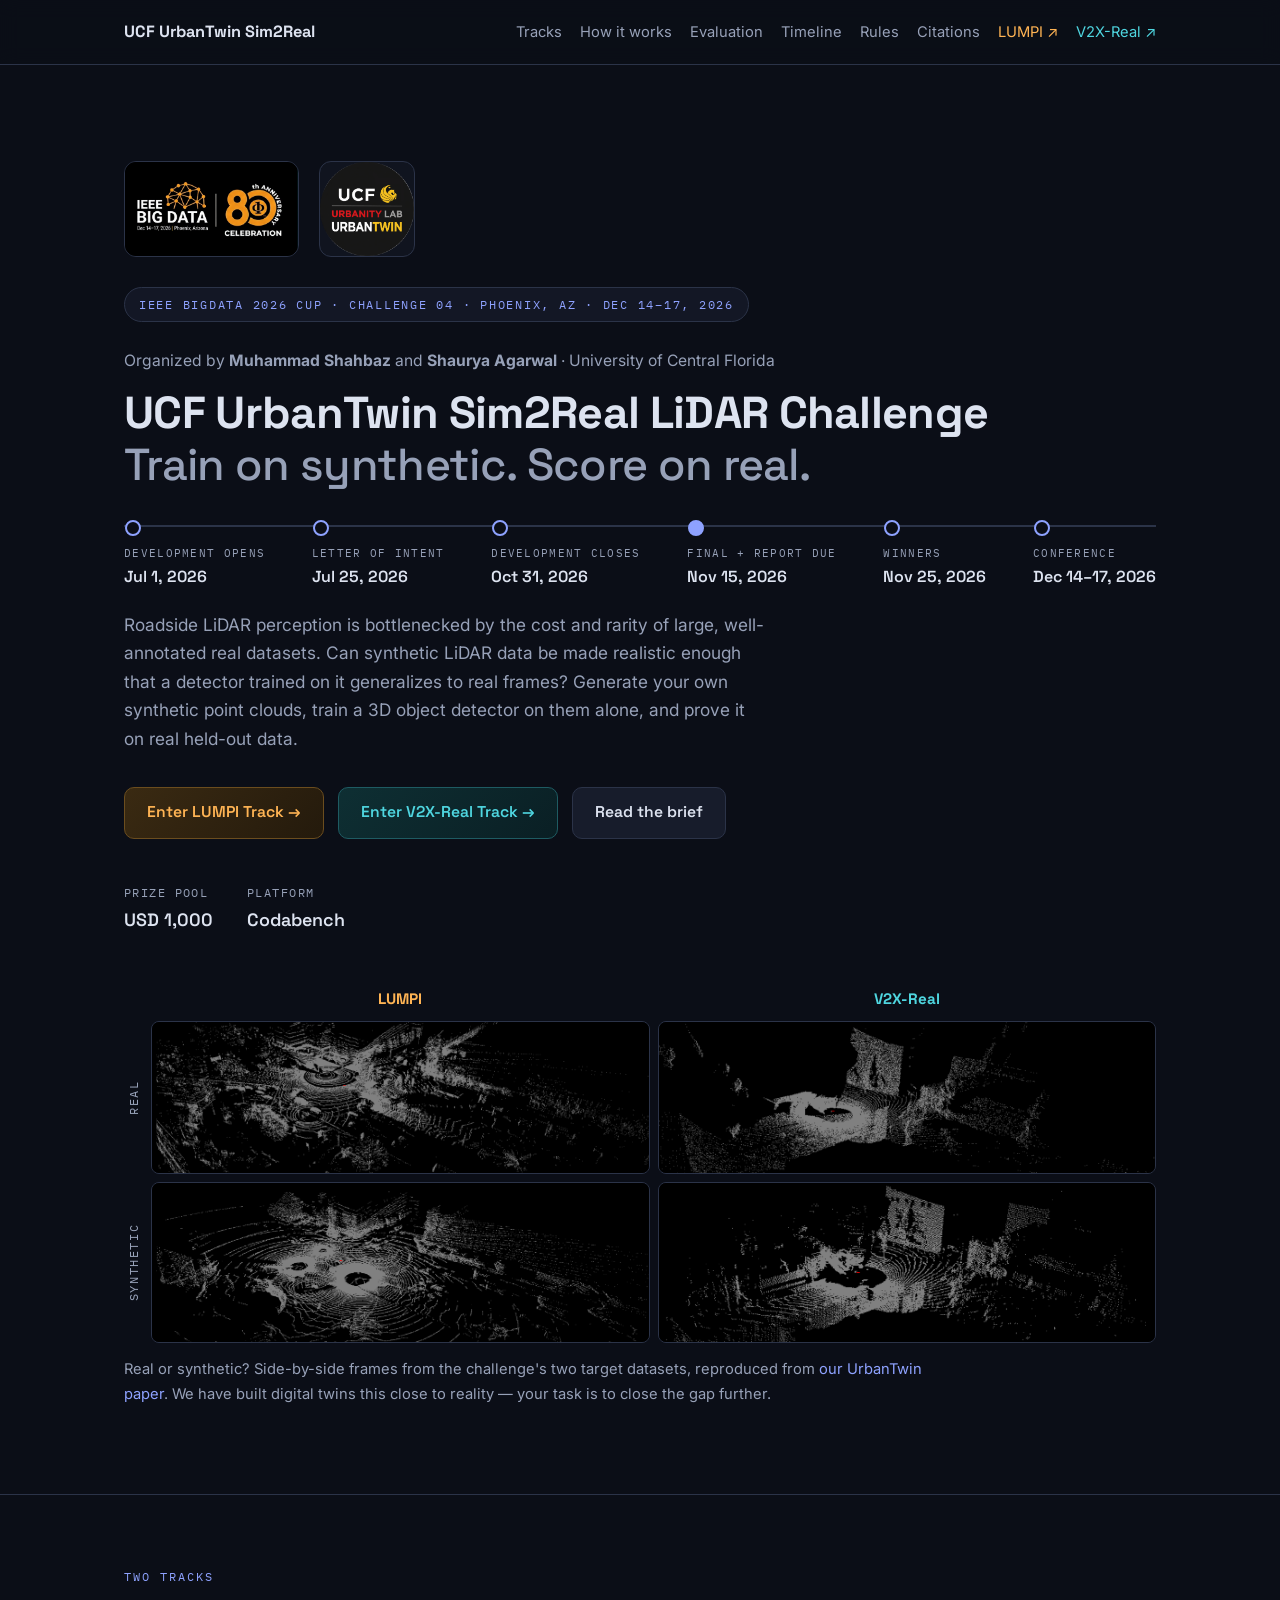
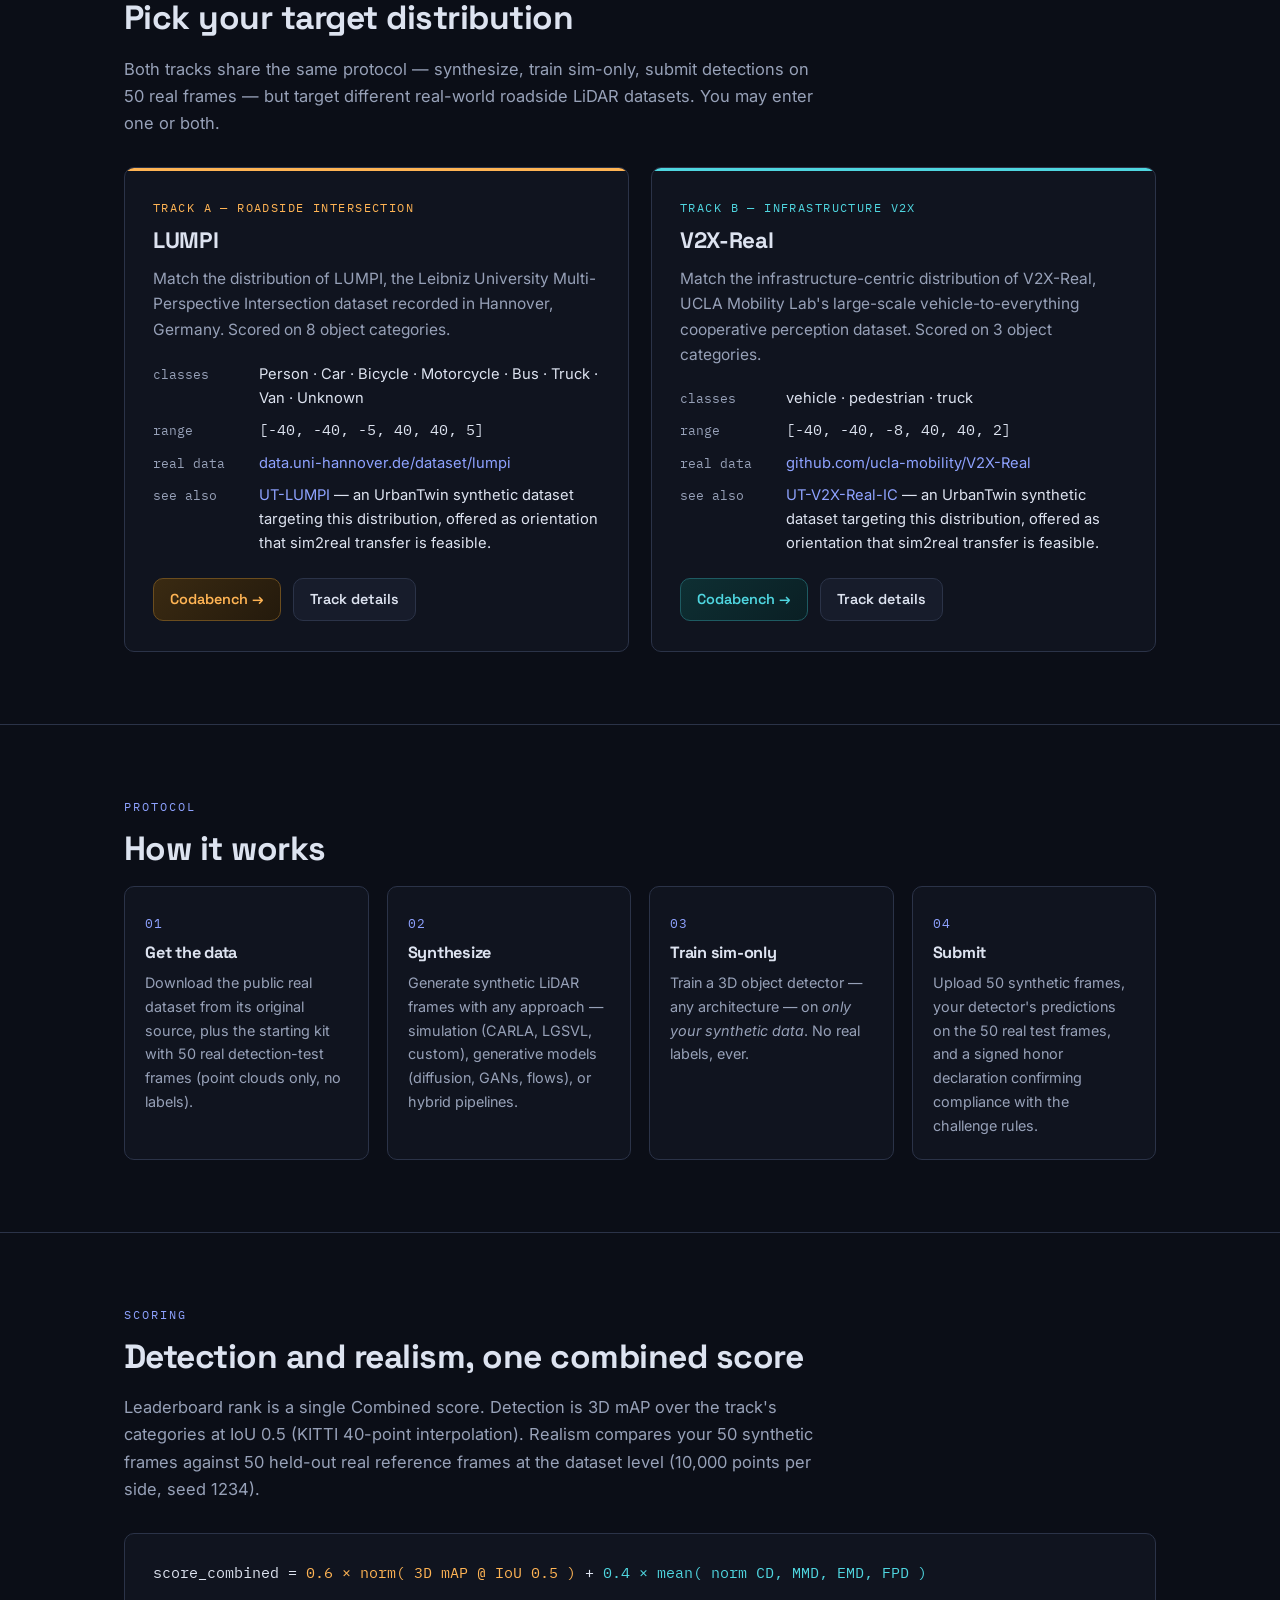
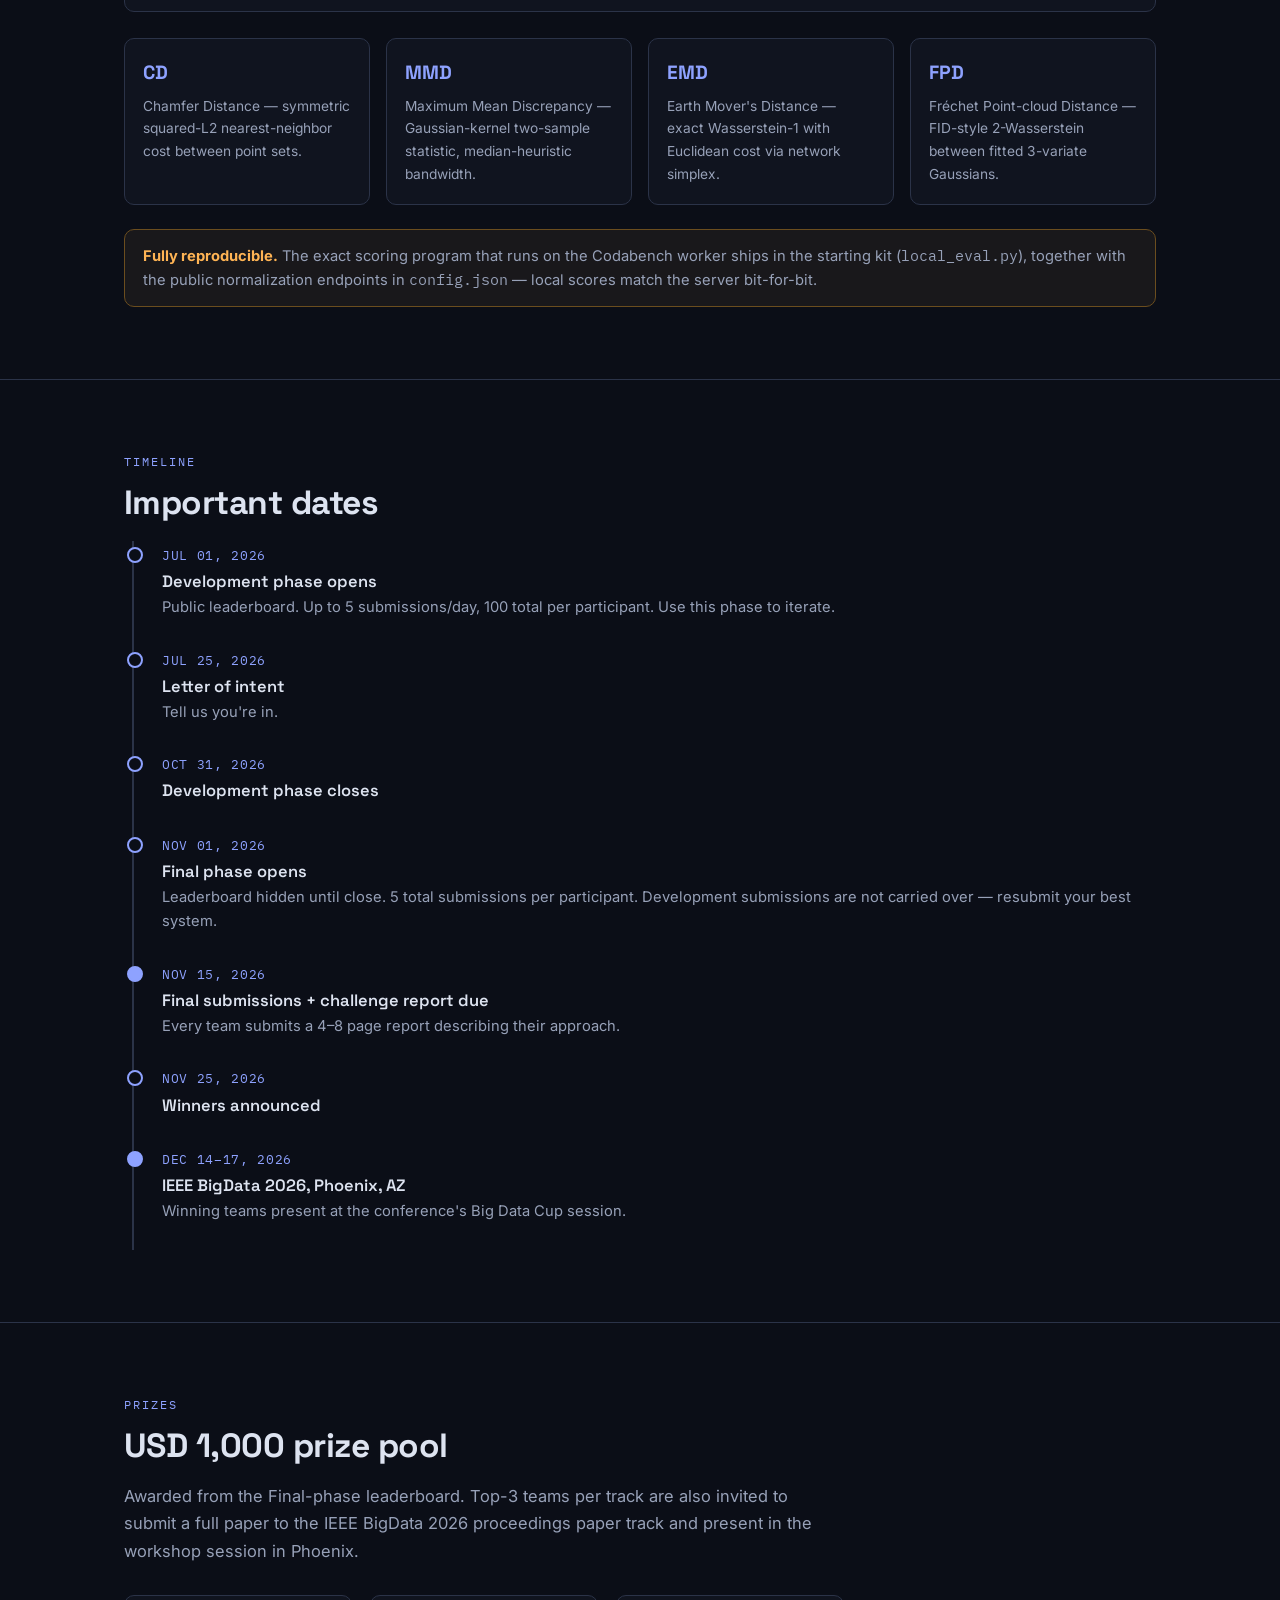
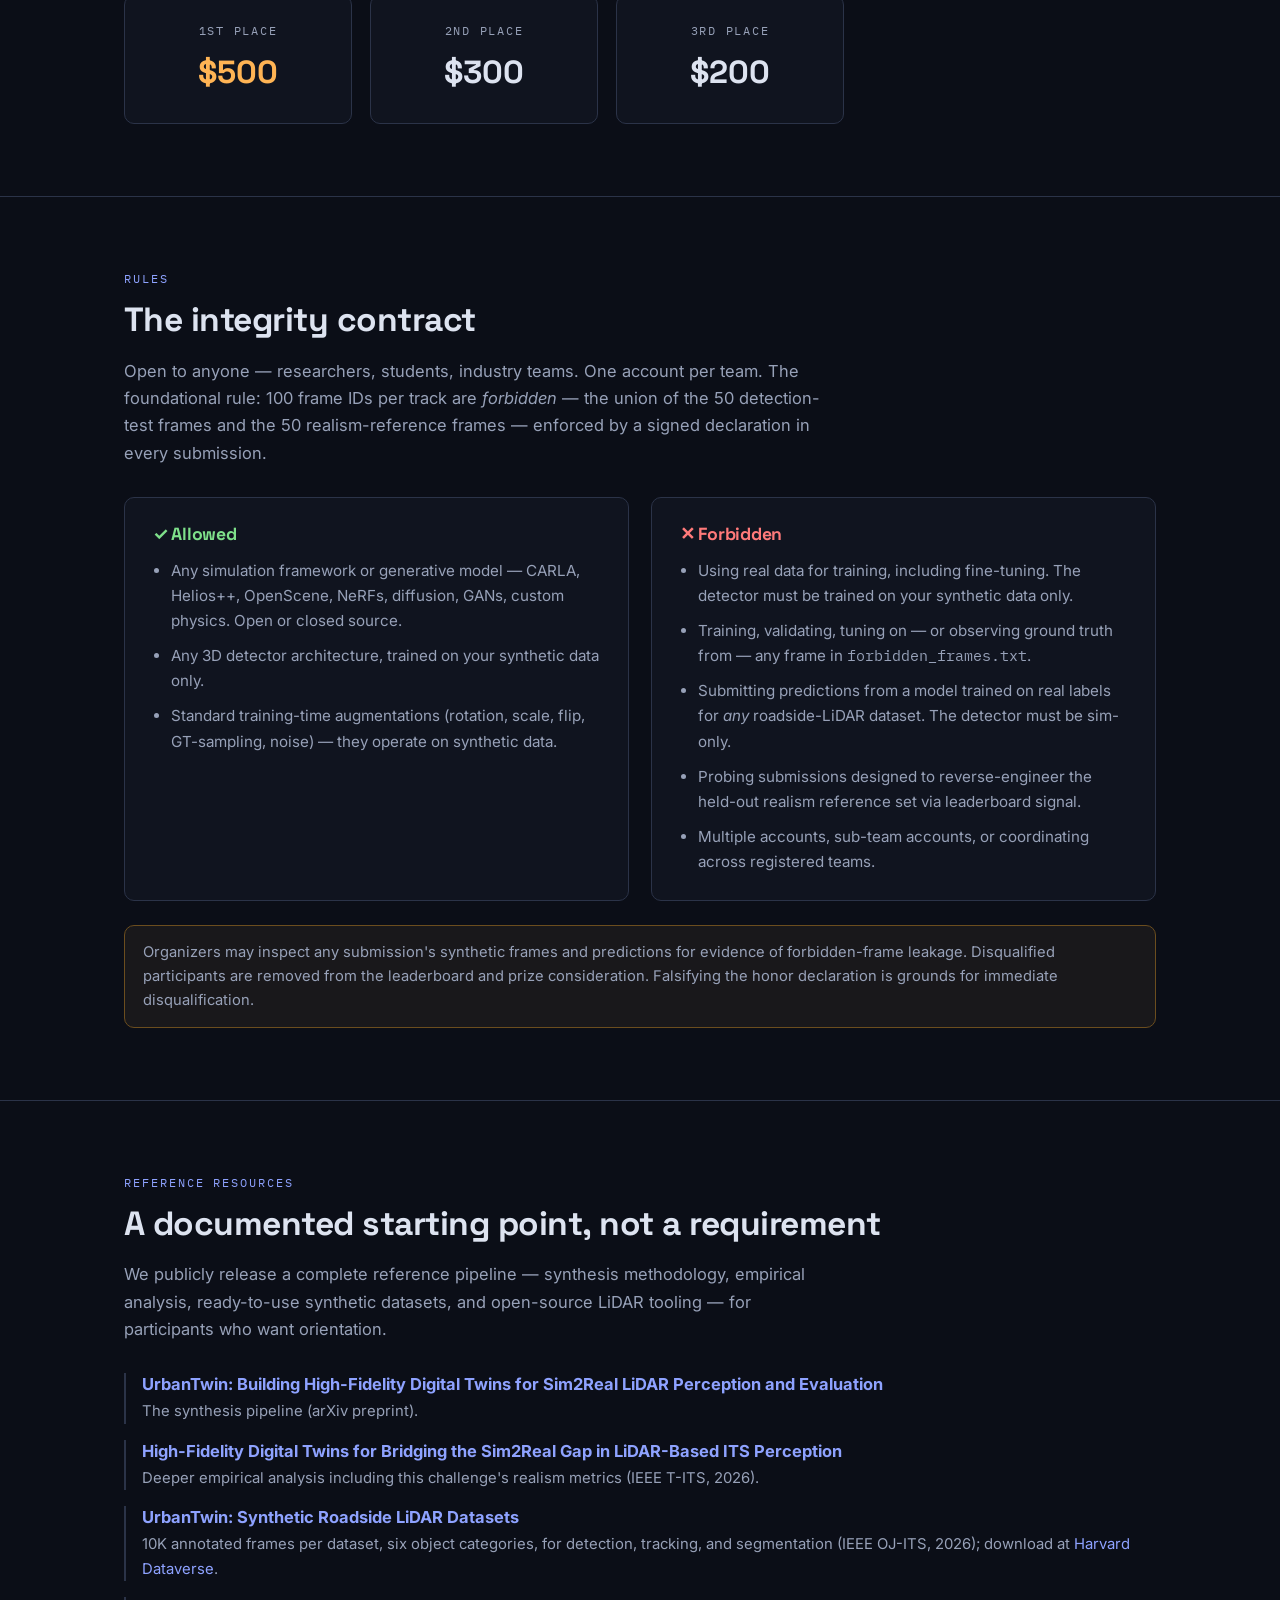
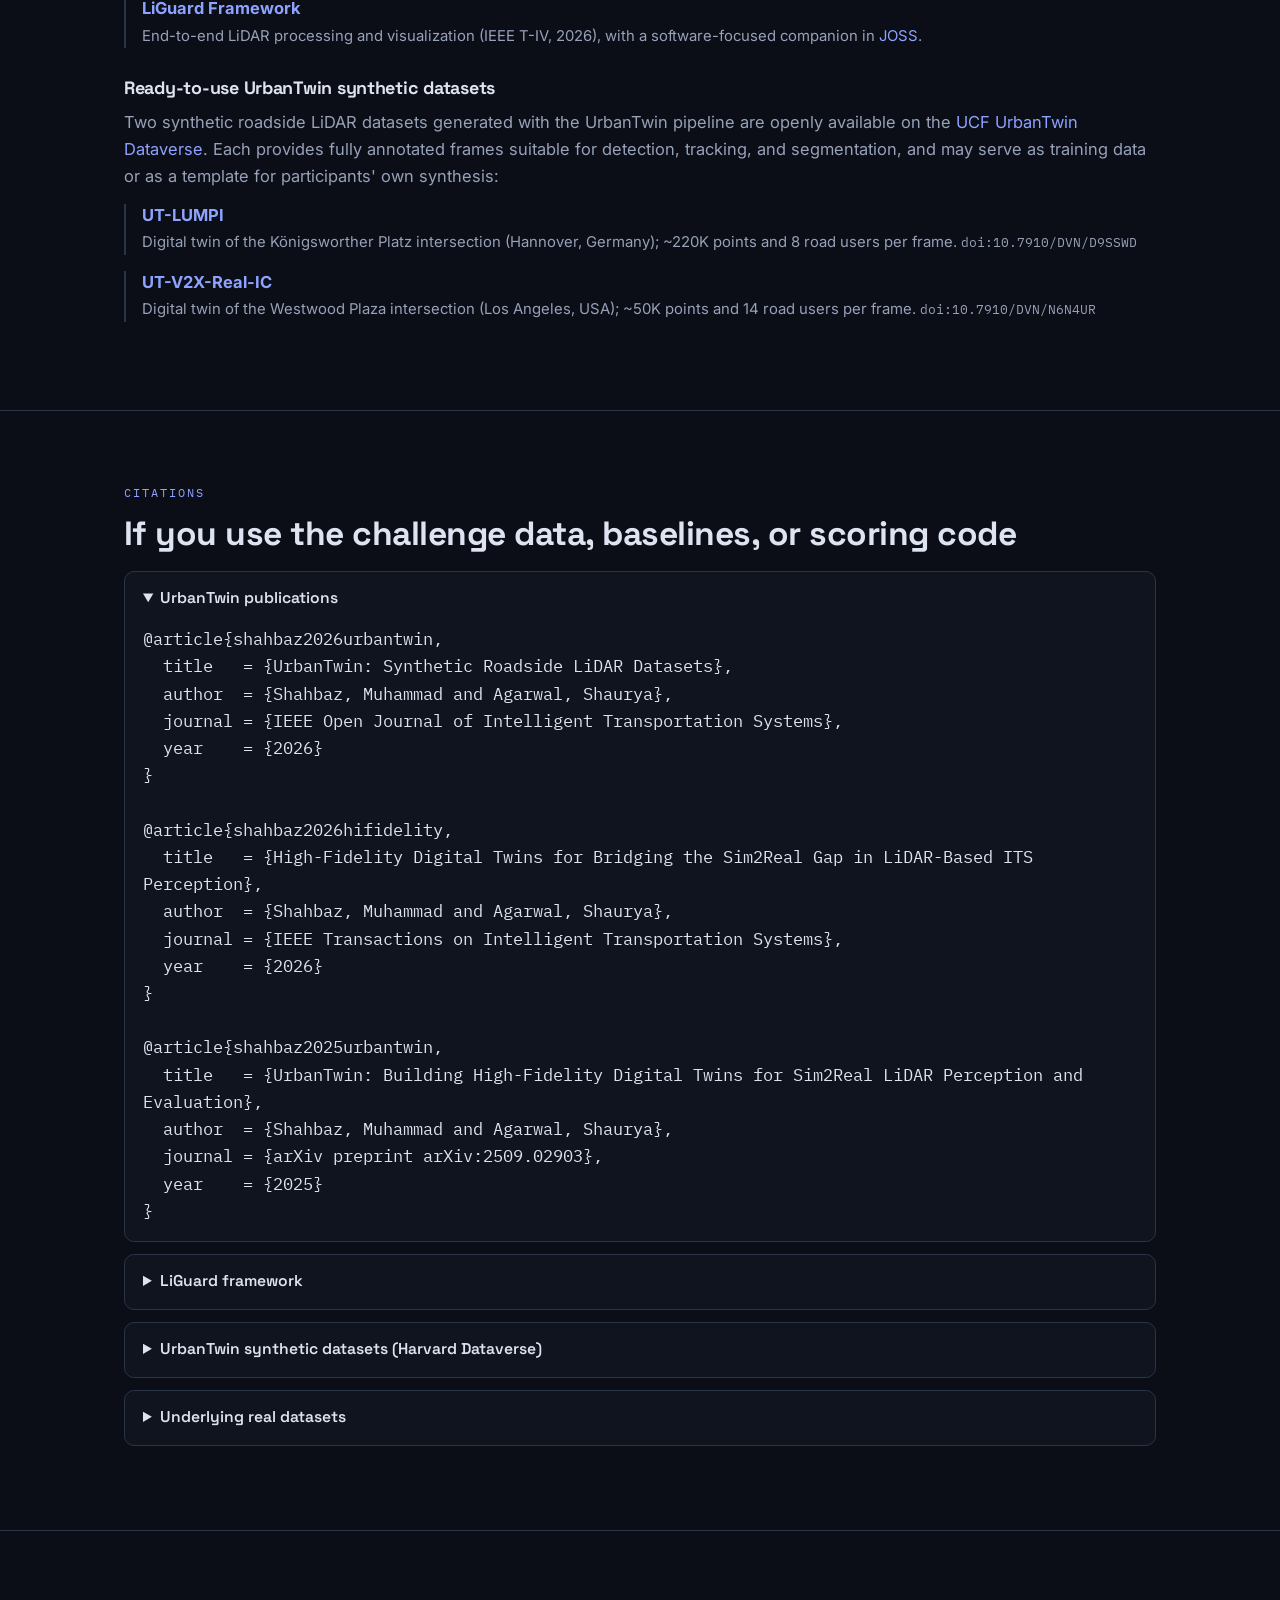
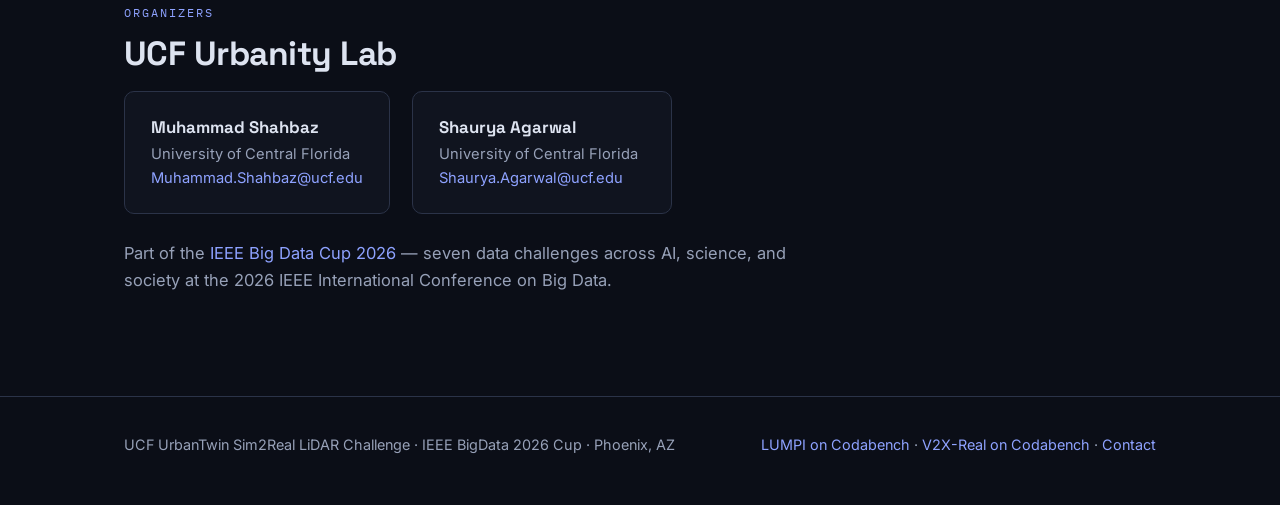
==== commit 10e41f2a: "Replace canvas hero with paper figure grid (real vs synthetic) with per-frame scan animation" ====
--- a/index.html
+++ b/index.html
@@ -30,7 +30,6 @@
 </nav>
 
 <header class="hero">
-  <canvas id="lidar-canvas" aria-hidden="true"></canvas>
   <div class="hero-inner">
     <div class="logo-strip">
       <a href="https://bigdataieee.org/BigData2026/"><img src="ieee-bigdata-logo.png" alt="IEEE Big Data 2026 — Dec 14–17, 2026, Phoenix, Arizona — 80th Anniversary Celebration"></a>
@@ -62,6 +61,21 @@
       <div class="fact"><div class="k">Prize pool</div><div class="v">USD 1,000</div></div>
       <div class="fact"><div class="k">Platform</div><div class="v">Codabench</div></div>
     </div>
+
+    <figure class="hero-figure">
+      <div class="hf-grid">
+        <div></div>
+        <div class="hf-col lumpi-c">LUMPI</div>
+        <div class="hf-col v2x-c">V2X-Real</div>
+        <div class="hf-row">Real</div>
+        <div class="hf-cell lumpi-cell"><img src="fig-lumpi-real.png" alt="Real LUMPI LiDAR frame"></div>
+        <div class="hf-cell v2x-cell"><img src="fig-v2x-real.png" alt="Real V2X-Real LiDAR frame"></div>
+        <div class="hf-row">Synthetic</div>
+        <div class="hf-cell lumpi-cell"><img src="fig-lumpi-syn.png" alt="Synthetic UrbanTwin LiDAR frame targeting LUMPI"></div>
+        <div class="hf-cell v2x-cell"><img src="fig-v2x-syn.png" alt="Synthetic UrbanTwin LiDAR frame targeting V2X-Real"></div>
+      </div>
+      <figcaption>Real or synthetic? Side-by-side frames from the challenge's two target datasets, reproduced from <a href="https://arxiv.org/pdf/2509.02903">our UrbanTwin paper</a>. We have built digital twins this close to reality — your task is to close the gap further.</figcaption>
+    </figure>
   </div>
 </header>
 
@@ -351,75 +365,5 @@
   </div>
 </footer>
 
-<script>
-(function () {
-  var canvas = document.getElementById('lidar-canvas');
-  if (!canvas) return;
-  var reduced = window.matchMedia('(prefers-reduced-motion: reduce)').matches;
-  var ctx = canvas.getContext('2d');
-  var pts = [], W, H, cx, cy;
-
-  function resize() {
-    var r = canvas.parentElement.getBoundingClientRect();
-    W = canvas.width = r.width * devicePixelRatio;
-    H = canvas.height = r.height * devicePixelRatio;
-    cx = W * 0.72; cy = H * 0.55;
-    seed();
-  }
-  function seed() {
-    pts = [];
-    var rings = 26;
-    for (var i = 0; i < rings; i++) {
-      var rad = 30 + i * (Math.min(W, H) / rings) * 0.75;
-      var n = 40 + i * 7;
-      for (var j = 0; j < n; j++) {
-        var a = Math.random() * Math.PI * 2;
-        var jitter = (Math.random() - 0.5) * 14;
-        pts.push({ a: a, r: rad + jitter, z: Math.random() });
-      }
-    }
-  }
-  var sweep = 0;
-  function draw() {
-    ctx.clearRect(0, 0, W, H);
-    // scan rings
-    ctx.strokeStyle = 'rgba(142,162,255,0.06)';
-    ctx.lineWidth = 1;
-    for (var g = 1; g <= 8; g++) {
-      ctx.beginPath();
-      ctx.arc(cx, cy, g * Math.min(W, H) / 9, 0, Math.PI * 2);
-      ctx.stroke();
-    }
-    for (var i = 0; i < pts.length; i++) {
-      var p = pts[i];
-      var x = cx + Math.cos(p.a) * p.r * 1.6;   // squash to feel like a ground plane
-      var y = cy + Math.sin(p.a) * p.r * 0.55;
-      if (x < -20 || x > W + 20 || y < -20 || y > H + 20) continue;
-      var d = ((p.a - sweep) % (Math.PI * 2) + Math.PI * 2) % (Math.PI * 2);
-      var glow = Math.max(0, 1 - d / 1.4);      // brighter just behind the sweep
-      var base = 0.10 + p.z * 0.14;
-      var alpha = base + glow * 0.55;
-      var warm = p.z > 0.5;
-      ctx.fillStyle = warm
-        ? 'rgba(255,180,84,' + alpha * 0.8 + ')'
-        : 'rgba(79,214,224,' + alpha * 0.8 + ')';
-      var s = (0.9 + p.z * 1.4) * devicePixelRatio;
-      ctx.fillRect(x, y, s, s);
-    }
-    // sweep line
-    ctx.strokeStyle = 'rgba(142,162,255,0.35)';
-    ctx.lineWidth = 1.2 * devicePixelRatio;
-    ctx.beginPath();
-    ctx.moveTo(cx, cy);
-    ctx.lineTo(cx + Math.cos(sweep) * W, cy + Math.sin(sweep) * W * 0.4);
-    ctx.stroke();
-    sweep += 0.008;
-  }
-  function loop() { draw(); requestAnimationFrame(loop); }
-  window.addEventListener('resize', resize);
-  resize();
-  if (reduced) { sweep = 2.2; draw(); } else { loop(); }
-})();
-</script>
 </body>
 </html>
--- a/style.css
+++ b/style.css
@@ -61,7 +61,6 @@
 
 /* ---------- hero ---------- */
 .hero { position: relative; overflow: hidden; border-bottom: 1px solid var(--line); }
-#lidar-canvas { position: absolute; inset: 0; width: 100%; height: 100%; display: block; }
 .hero-inner { position: relative; z-index: 2; max-width: var(--maxw); margin: 0 auto; padding: 96px 24px 88px; }
 .eyebrow {
   display: inline-block; font-family: "IBM Plex Mono", monospace; font-size: 0.78rem;
@@ -109,6 +108,43 @@
   background: var(--ink-950); border: 2px solid var(--accent);
 }
 .hero-dates .fact:nth-child(4)::before { background: var(--accent); } /* final deadline emphasized */
+
+/* hero figure — real vs synthetic frames from the UrbanTwin paper */
+.hero-figure { margin: 52px 0 0; }
+.hf-grid {
+  display: grid; grid-template-columns: auto 1fr 1fr; gap: 8px; align-items: stretch;
+}
+.hf-col {
+  font-family: "Space Grotesk", sans-serif; font-weight: 700; font-size: 0.95rem;
+  text-align: center; padding-bottom: 2px;
+}
+.hf-col.lumpi-c { color: var(--lumpi); }
+.hf-col.v2x-c { color: var(--v2x); }
+.hf-row {
+  writing-mode: vertical-rl; transform: rotate(180deg); text-align: center;
+  font-family: "IBM Plex Mono", monospace; font-size: 0.72rem; letter-spacing: 0.14em;
+  text-transform: uppercase; color: var(--text-dim);
+}
+.hf-cell {
+  position: relative; overflow: hidden; border: 1px solid var(--line);
+  border-radius: 8px; background: #000; line-height: 0;
+}
+.hf-cell img { width: 100%; height: 100%; object-fit: cover; display: block; }
+.hf-cell::after {
+  content: ""; position: absolute; top: 0; bottom: 0; left: -30%; width: 24%;
+  animation: hf-scan 5.2s linear infinite;
+}
+.lumpi-cell::after { background: linear-gradient(90deg, transparent, rgba(255,180,84,0.10) 55%, rgba(255,180,84,0.65) 97%, transparent); }
+.v2x-cell::after { background: linear-gradient(90deg, transparent, rgba(79,214,224,0.10) 55%, rgba(79,214,224,0.65) 97%, transparent); }
+.hf-grid .hf-cell:nth-of-type(5)::after { animation-delay: 0s; }
+.hf-grid .hf-cell:nth-of-type(6)::after { animation-delay: 1.3s; }
+.hf-grid .hf-cell:nth-of-type(8)::after { animation-delay: 2.6s; }
+.hf-grid .hf-cell:nth-of-type(9)::after { animation-delay: 3.9s; }
+@keyframes hf-scan { to { left: 106%; } }
+@media (prefers-reduced-motion: reduce) { .hf-cell::after { display: none; } }
+.hero-figure figcaption {
+  margin-top: 14px; color: var(--text-dim); font-size: 0.92rem; max-width: 820px;
+}
 
 /* ---------- sections ---------- */
 section { padding: 72px 0; border-bottom: 1px solid var(--line); }
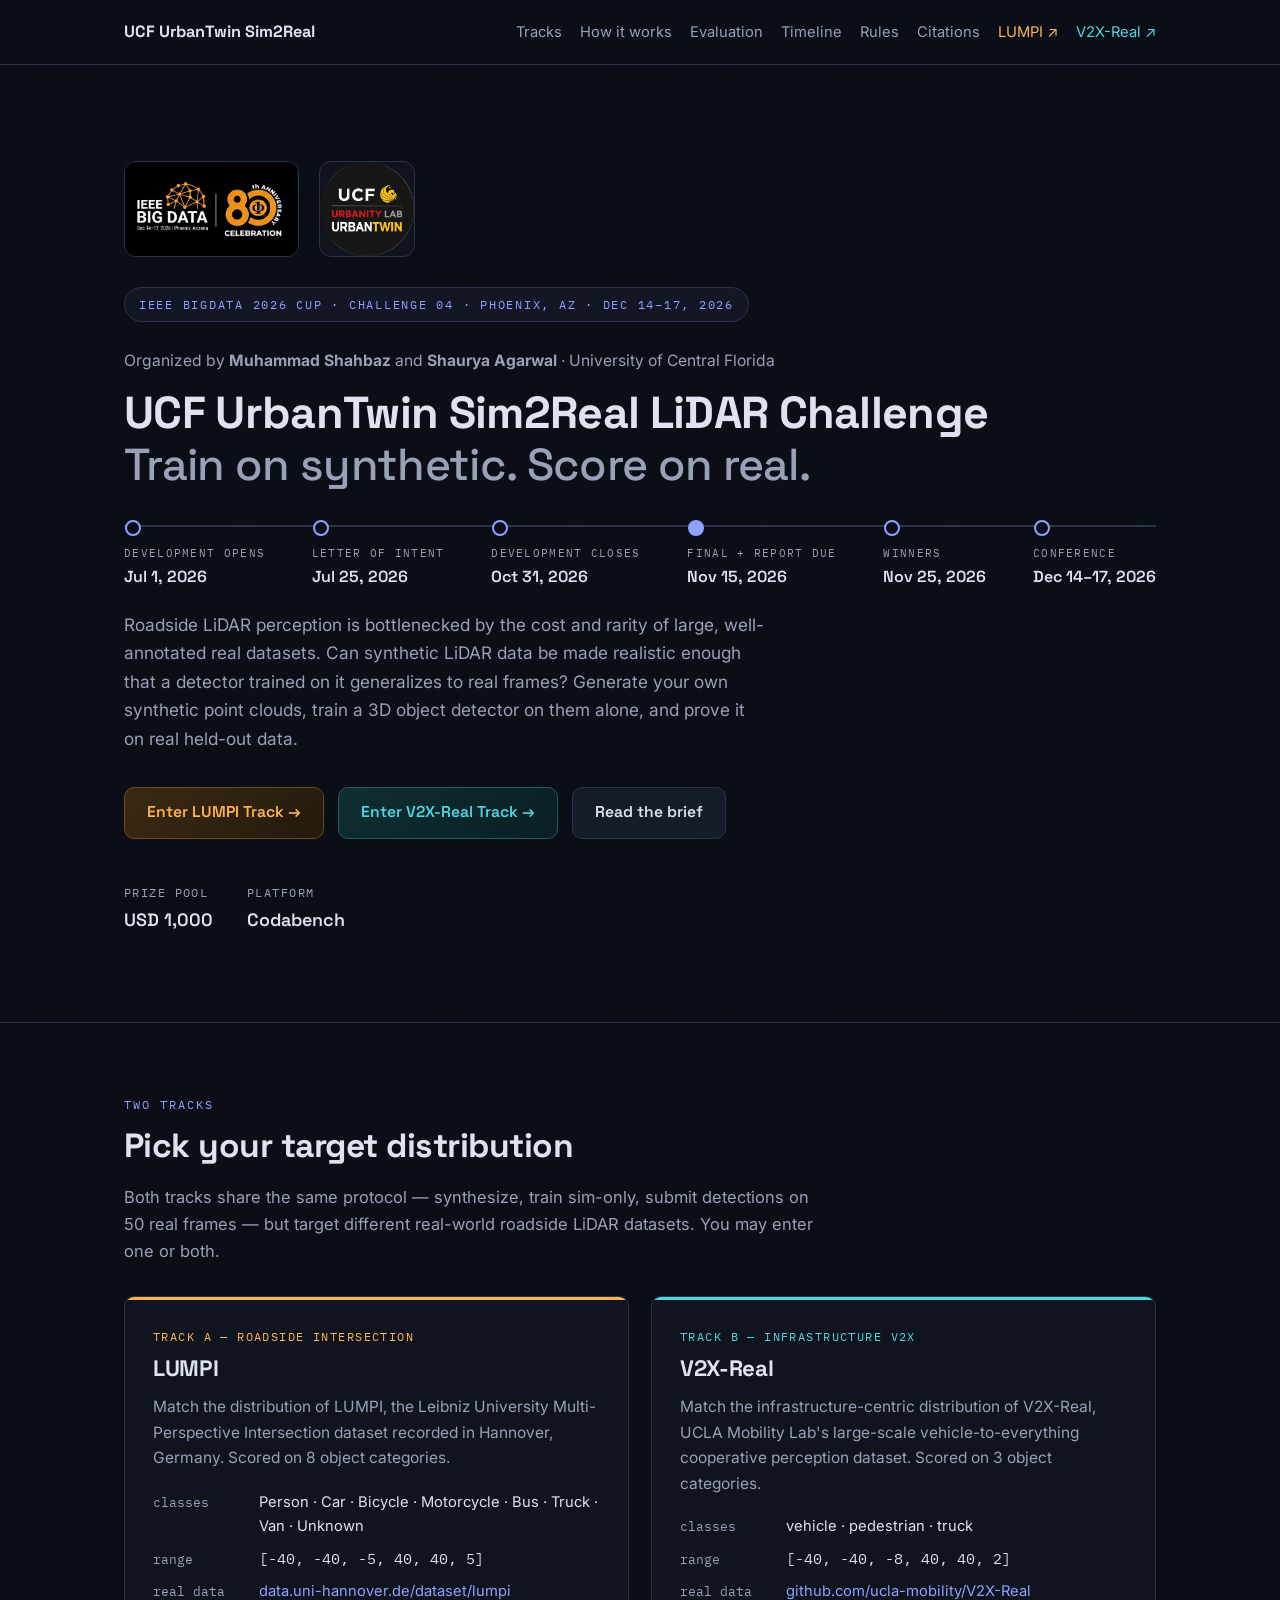
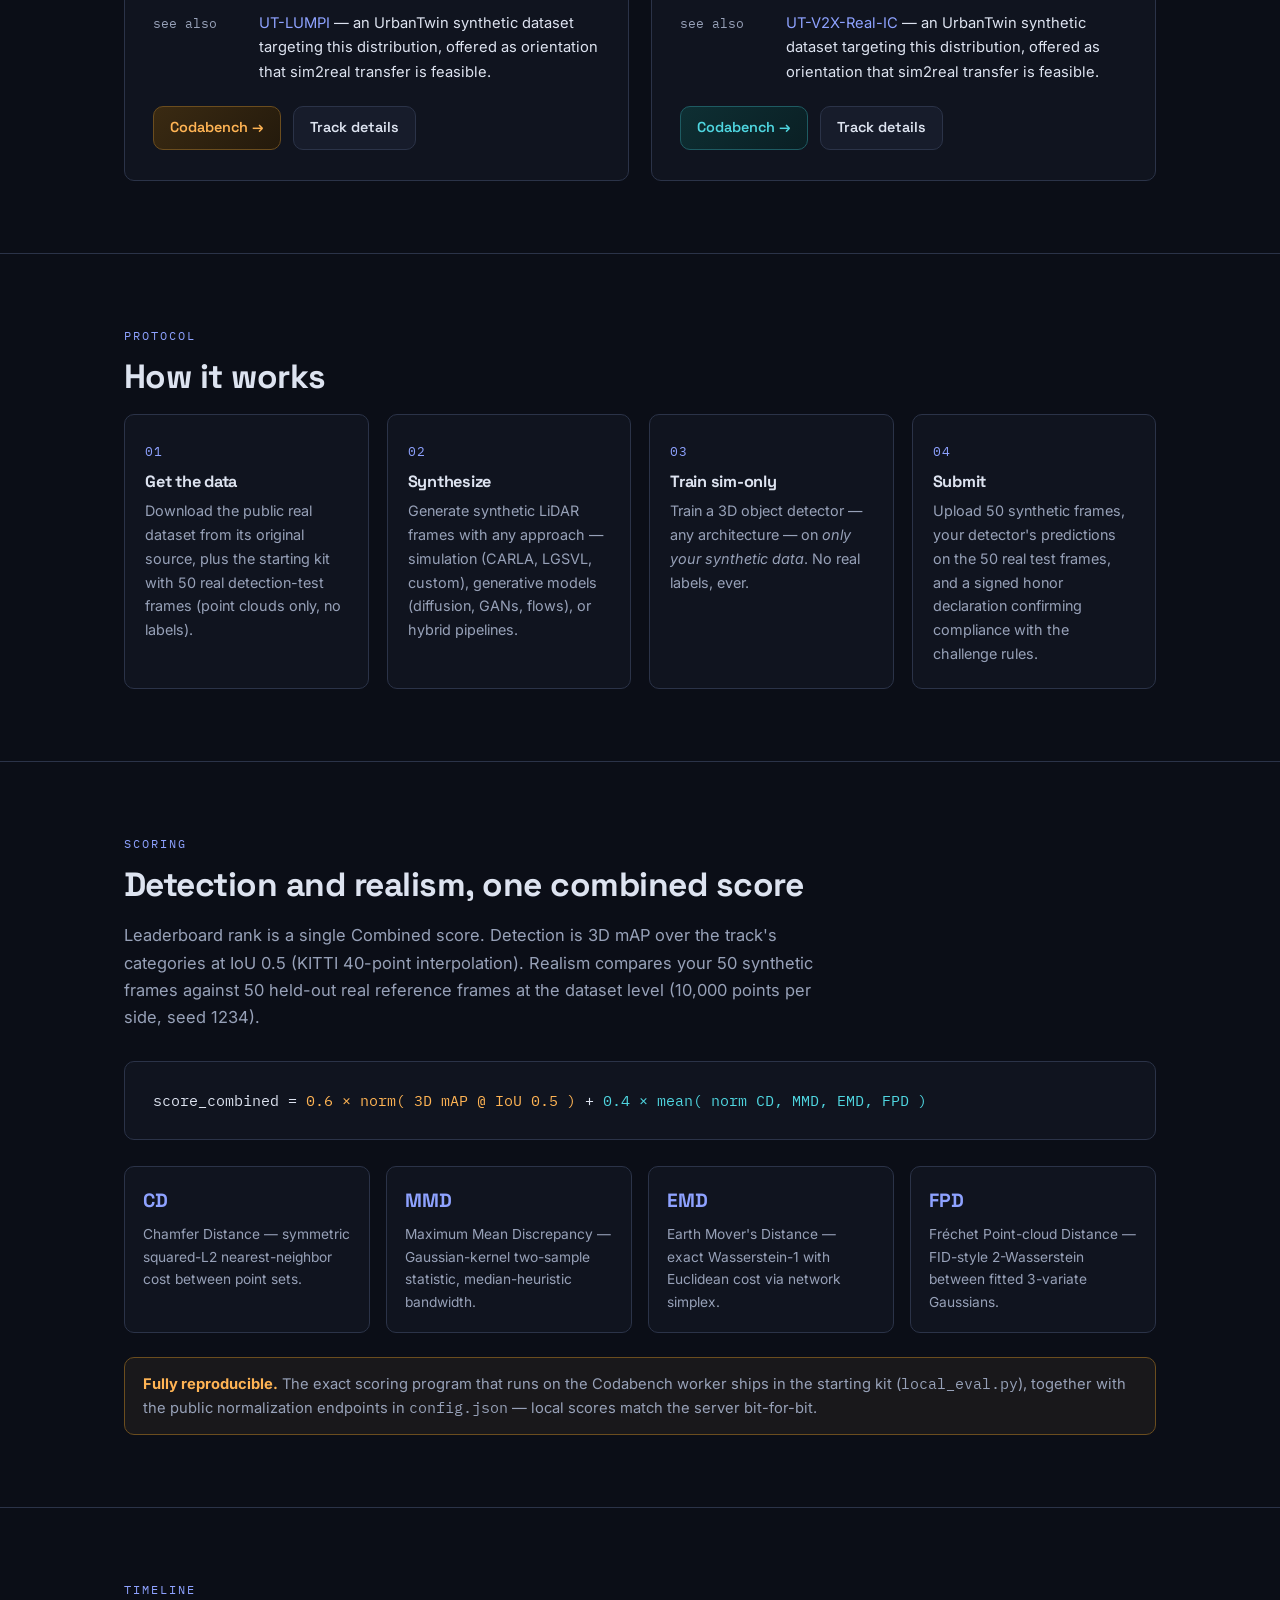
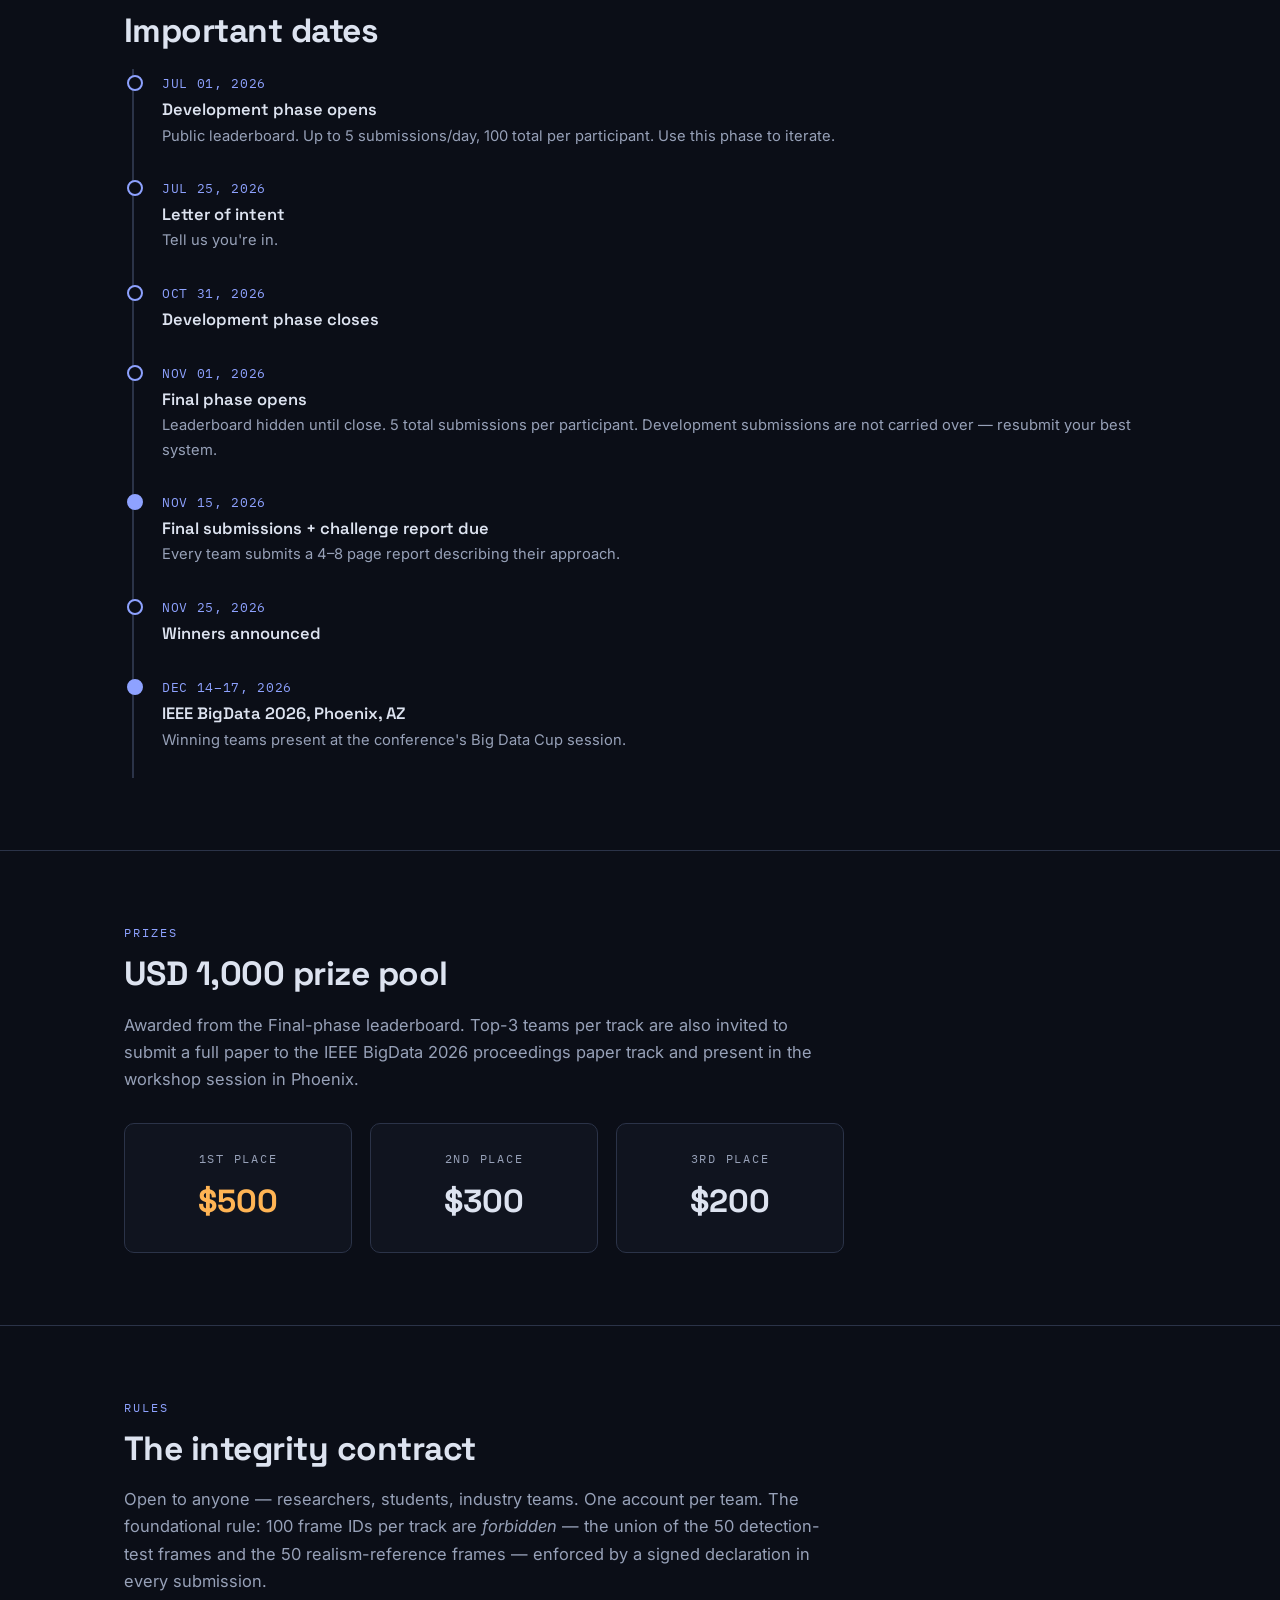
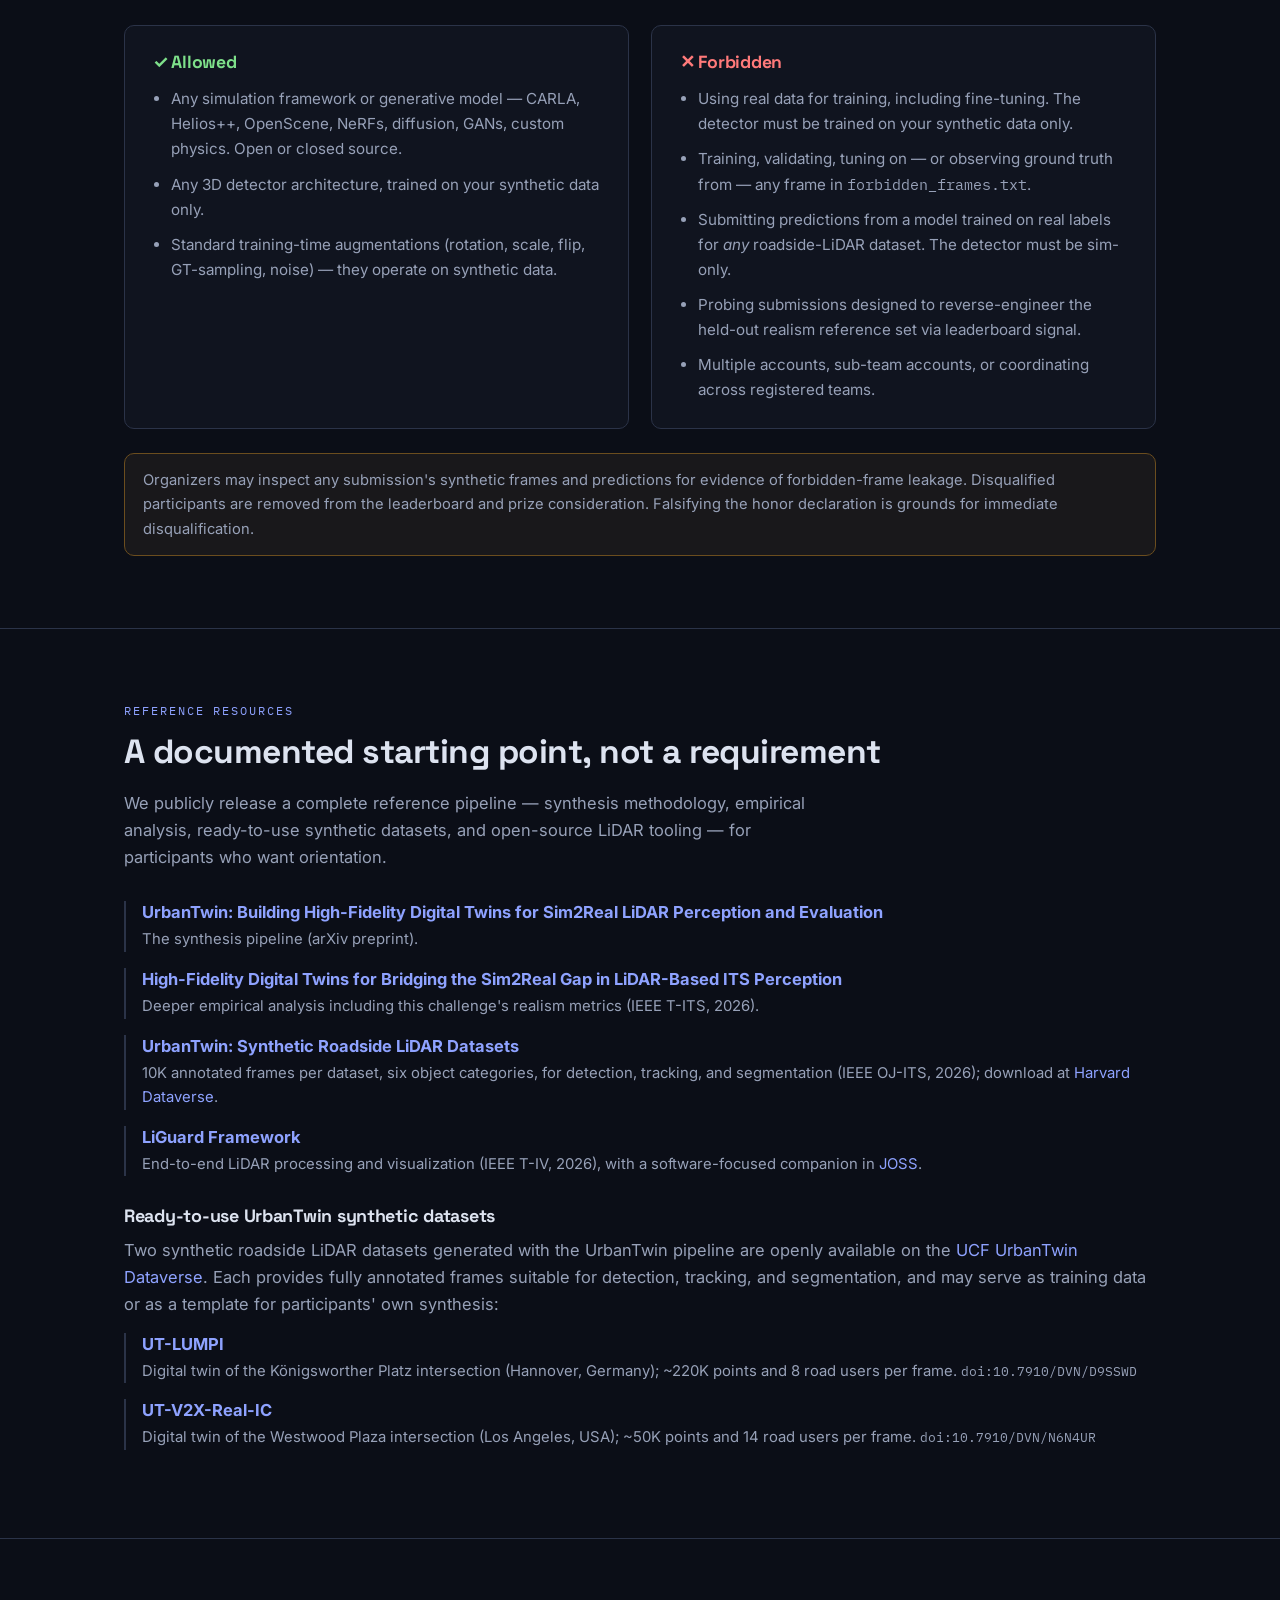
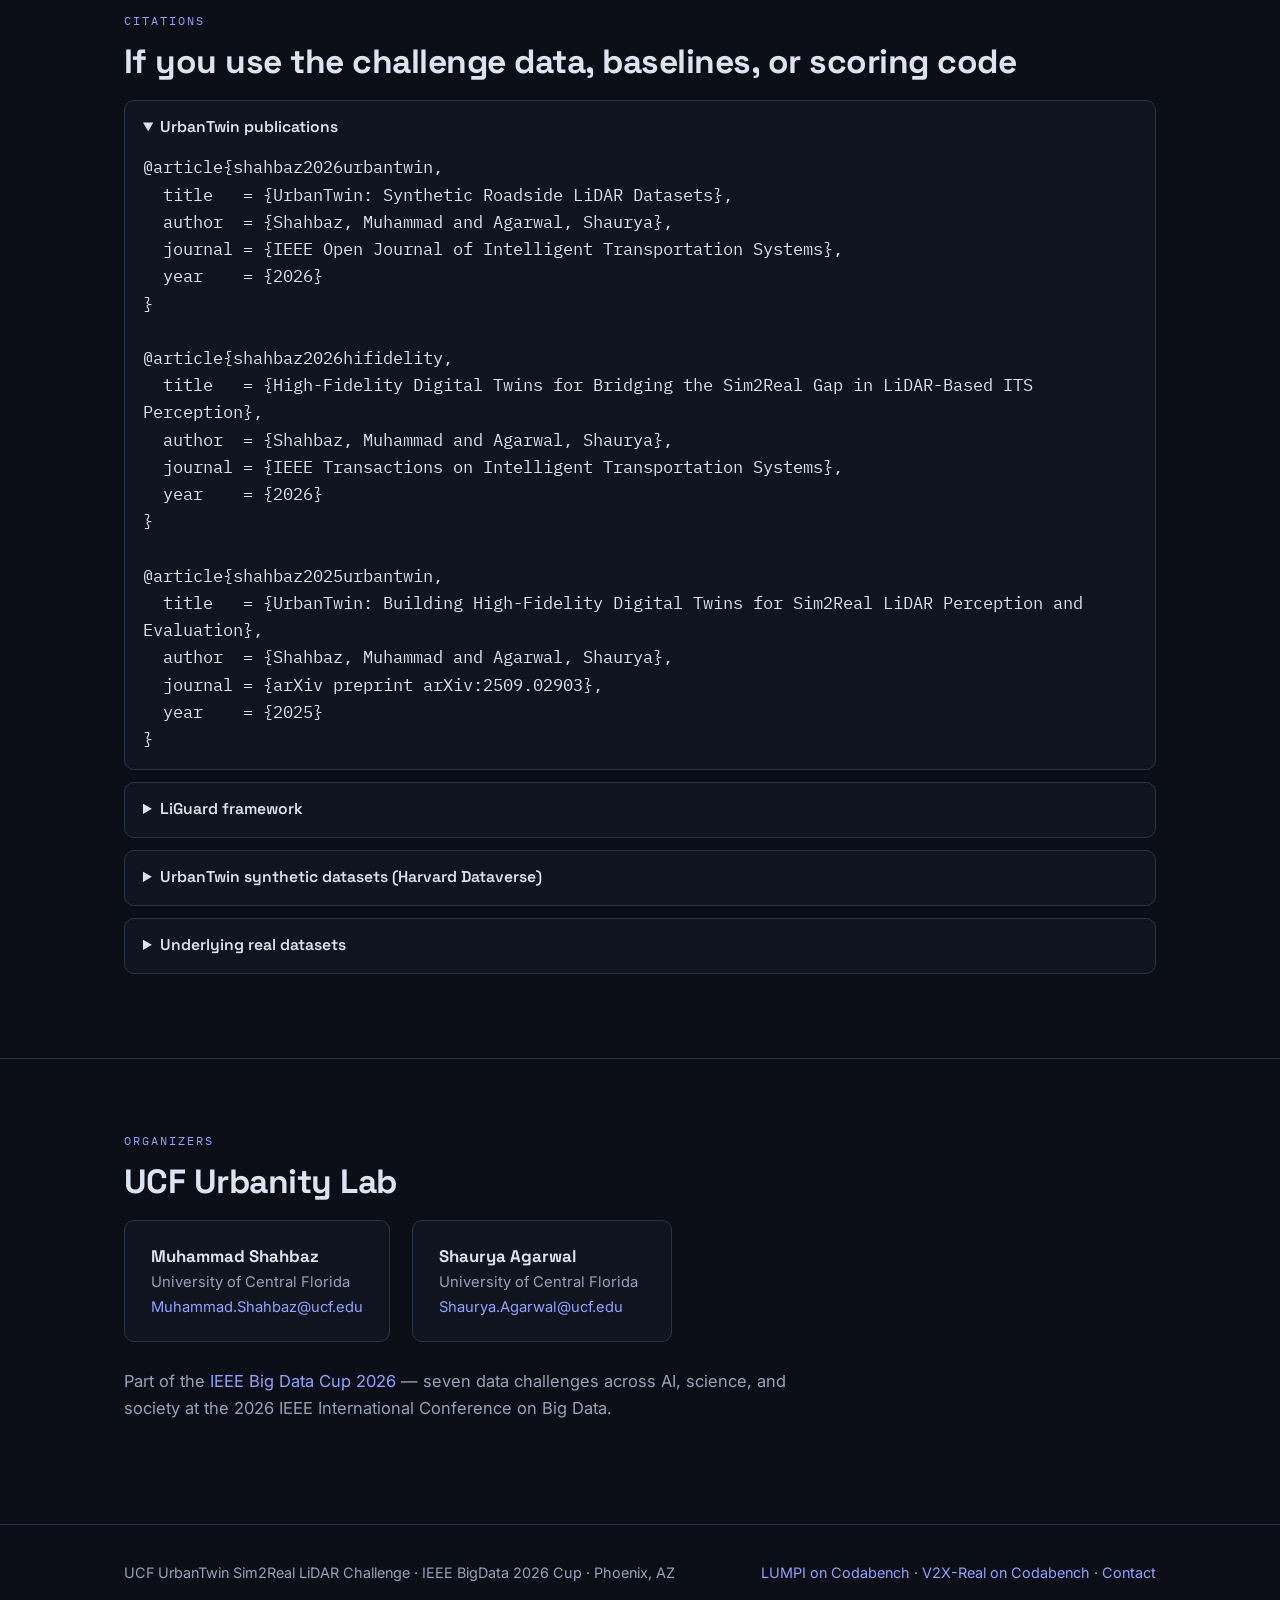
==== commit b23b0faa: "Paper figure as hero background with scan lines drawing each frame" ====
--- a/index.html
+++ b/index.html
@@ -30,6 +30,13 @@
 </nav>
 
 <header class="hero">
+  <div class="hero-bg" aria-hidden="true">
+    <div class="cell lumpi-cell"><img src="fig-lumpi-real.png" alt=""></div>
+    <div class="cell v2x-cell"><img src="fig-v2x-real.png" alt=""></div>
+    <div class="cell lumpi-cell"><img src="fig-lumpi-syn.png" alt=""></div>
+    <div class="cell v2x-cell"><img src="fig-v2x-syn.png" alt=""></div>
+  </div>
+  <div class="hero-shade" aria-hidden="true"></div>
   <div class="hero-inner">
     <div class="logo-strip">
       <a href="https://bigdataieee.org/BigData2026/"><img src="ieee-bigdata-logo.png" alt="IEEE Big Data 2026 — Dec 14–17, 2026, Phoenix, Arizona — 80th Anniversary Celebration"></a>
@@ -62,20 +69,6 @@
       <div class="fact"><div class="k">Platform</div><div class="v">Codabench</div></div>
     </div>
 
-    <figure class="hero-figure">
-      <div class="hf-grid">
-        <div></div>
-        <div class="hf-col lumpi-c">LUMPI</div>
-        <div class="hf-col v2x-c">V2X-Real</div>
-        <div class="hf-row">Real</div>
-        <div class="hf-cell lumpi-cell"><img src="fig-lumpi-real.png" alt="Real LUMPI LiDAR frame"></div>
-        <div class="hf-cell v2x-cell"><img src="fig-v2x-real.png" alt="Real V2X-Real LiDAR frame"></div>
-        <div class="hf-row">Synthetic</div>
-        <div class="hf-cell lumpi-cell"><img src="fig-lumpi-syn.png" alt="Synthetic UrbanTwin LiDAR frame targeting LUMPI"></div>
-        <div class="hf-cell v2x-cell"><img src="fig-v2x-syn.png" alt="Synthetic UrbanTwin LiDAR frame targeting V2X-Real"></div>
-      </div>
-      <figcaption>Real or synthetic? Side-by-side frames from the challenge's two target datasets, reproduced from <a href="https://arxiv.org/pdf/2509.02903">our UrbanTwin paper</a>. We have built digital twins this close to reality — your task is to close the gap further.</figcaption>
-    </figure>
   </div>
 </header>
 
--- a/style.css
+++ b/style.css
@@ -109,41 +109,50 @@
 }
 .hero-dates .fact:nth-child(4)::before { background: var(--accent); } /* final deadline emphasized */
 
-/* hero figure — real vs synthetic frames from the UrbanTwin paper */
-.hero-figure { margin: 52px 0 0; }
-.hf-grid {
-  display: grid; grid-template-columns: auto 1fr 1fr; gap: 8px; align-items: stretch;
-}
-.hf-col {
-  font-family: "Space Grotesk", sans-serif; font-weight: 700; font-size: 0.95rem;
-  text-align: center; padding-bottom: 2px;
-}
-.hf-col.lumpi-c { color: var(--lumpi); }
-.hf-col.v2x-c { color: var(--v2x); }
-.hf-row {
-  writing-mode: vertical-rl; transform: rotate(180deg); text-align: center;
-  font-family: "IBM Plex Mono", monospace; font-size: 0.72rem; letter-spacing: 0.14em;
-  text-transform: uppercase; color: var(--text-dim);
-}
-.hf-cell {
-  position: relative; overflow: hidden; border: 1px solid var(--line);
-  border-radius: 8px; background: #000; line-height: 0;
-}
-.hf-cell img { width: 100%; height: 100%; object-fit: cover; display: block; }
-.hf-cell::after {
-  content: ""; position: absolute; top: 0; bottom: 0; left: -30%; width: 24%;
-  animation: hf-scan 5.2s linear infinite;
-}
-.lumpi-cell::after { background: linear-gradient(90deg, transparent, rgba(255,180,84,0.10) 55%, rgba(255,180,84,0.65) 97%, transparent); }
-.v2x-cell::after { background: linear-gradient(90deg, transparent, rgba(79,214,224,0.10) 55%, rgba(79,214,224,0.65) 97%, transparent); }
-.hf-grid .hf-cell:nth-of-type(5)::after { animation-delay: 0s; }
-.hf-grid .hf-cell:nth-of-type(6)::after { animation-delay: 1.3s; }
-.hf-grid .hf-cell:nth-of-type(8)::after { animation-delay: 2.6s; }
-.hf-grid .hf-cell:nth-of-type(9)::after { animation-delay: 3.9s; }
-@keyframes hf-scan { to { left: 106%; } }
-@media (prefers-reduced-motion: reduce) { .hf-cell::after { display: none; } }
-.hero-figure figcaption {
-  margin-top: 14px; color: var(--text-dim); font-size: 0.92rem; max-width: 820px;
+/* hero background — real vs synthetic frames from the UrbanTwin paper,
+   each drawn in by its own scan line */
+.hero-bg {
+  position: absolute; inset: 0; z-index: 0;
+  display: grid; grid-template-columns: 1fr 1fr; grid-template-rows: 1fr 1fr; gap: 3px;
+}
+.hero-bg .cell { position: relative; overflow: hidden; background: var(--ink-950); }
+.hero-bg img {
+  width: 100%; height: 100%; object-fit: cover; display: block;
+  clip-path: inset(0 100% 0 0);
+  animation: hf-draw 18s linear infinite;
+}
+.hero-bg .cell::after {
+  content: ""; position: absolute; top: 0; bottom: 0; left: 0; width: 3px; opacity: 0;
+  animation: hf-line 18s linear infinite;
+}
+.hero-bg .lumpi-cell::after { background: var(--lumpi); box-shadow: 0 0 18px 3px rgba(255,180,84,0.55); }
+.hero-bg .v2x-cell::after { background: var(--v2x); box-shadow: 0 0 18px 3px rgba(79,214,224,0.55); }
+.hero-bg .cell:nth-child(1) img, .hero-bg .cell:nth-child(1)::after { animation-delay: 0s; }
+.hero-bg .cell:nth-child(2) img, .hero-bg .cell:nth-child(2)::after { animation-delay: 4.5s; }
+.hero-bg .cell:nth-child(3) img, .hero-bg .cell:nth-child(3)::after { animation-delay: 9s; }
+.hero-bg .cell:nth-child(4) img, .hero-bg .cell:nth-child(4)::after { animation-delay: 13.5s; }
+@keyframes hf-draw {
+  0%   { clip-path: inset(0 100% 0 0); opacity: 1; }
+  22%  { clip-path: inset(0 0 0 0);    opacity: 1; }
+  90%  { clip-path: inset(0 0 0 0);    opacity: 1; }
+  99%  { clip-path: inset(0 0 0 0);    opacity: 0; }
+  100% { clip-path: inset(0 100% 0 0); opacity: 0; }
+}
+@keyframes hf-line {
+  0%    { left: 0%;              opacity: 1; }
+  21.9% { left: calc(100% - 3px); opacity: 1; }
+  22%   { opacity: 0; }
+  100%  { left: calc(100% - 3px); opacity: 0; }
+}
+.hero-shade {
+  position: absolute; inset: 0; z-index: 1;
+  background:
+    linear-gradient(90deg, rgba(11,14,23,0.94) 0%, rgba(11,14,23,0.82) 45%, rgba(11,14,23,0.55) 100%),
+    linear-gradient(180deg, rgba(11,14,23,0.35) 0%, transparent 40%, rgba(11,14,23,0.85) 100%);
+}
+@media (prefers-reduced-motion: reduce) {
+  .hero-bg img { animation: none; clip-path: none; opacity: 0.9; }
+  .hero-bg .cell::after { display: none; }
 }
 
 /* ---------- sections ---------- */
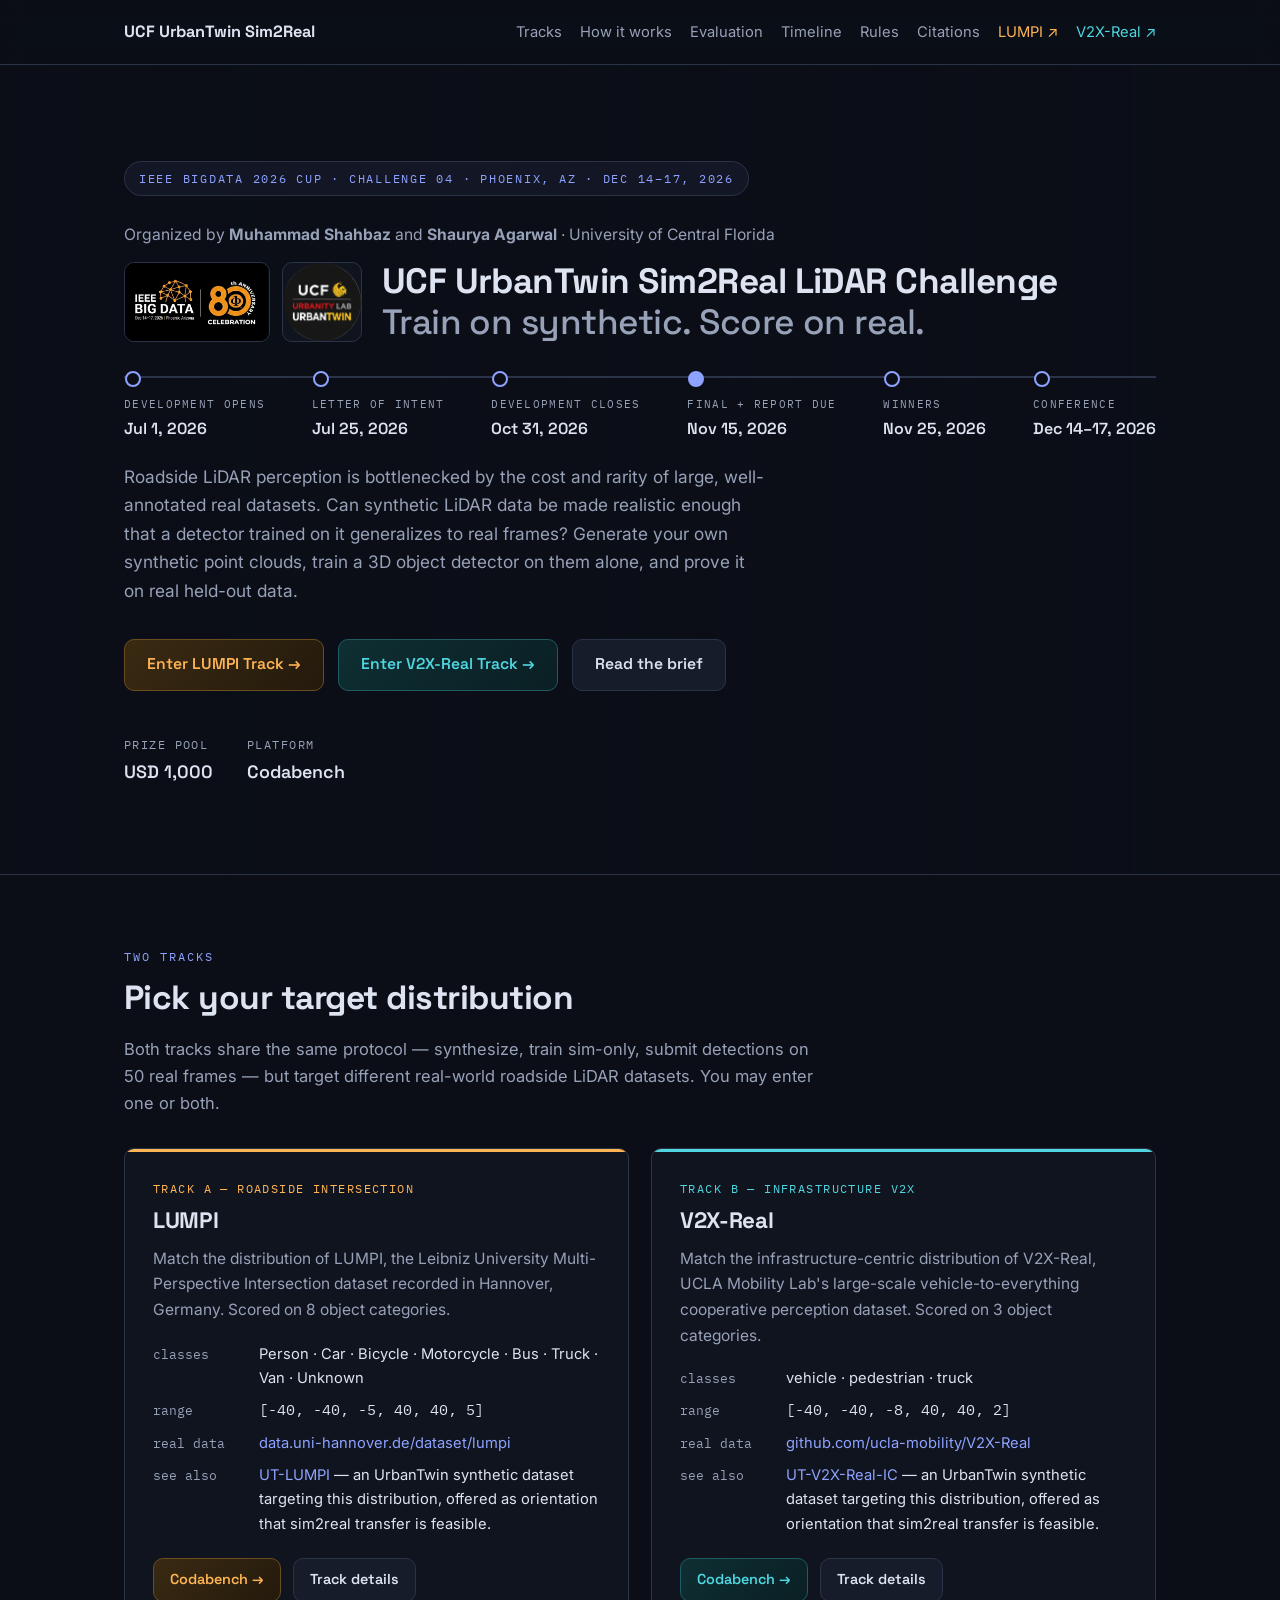
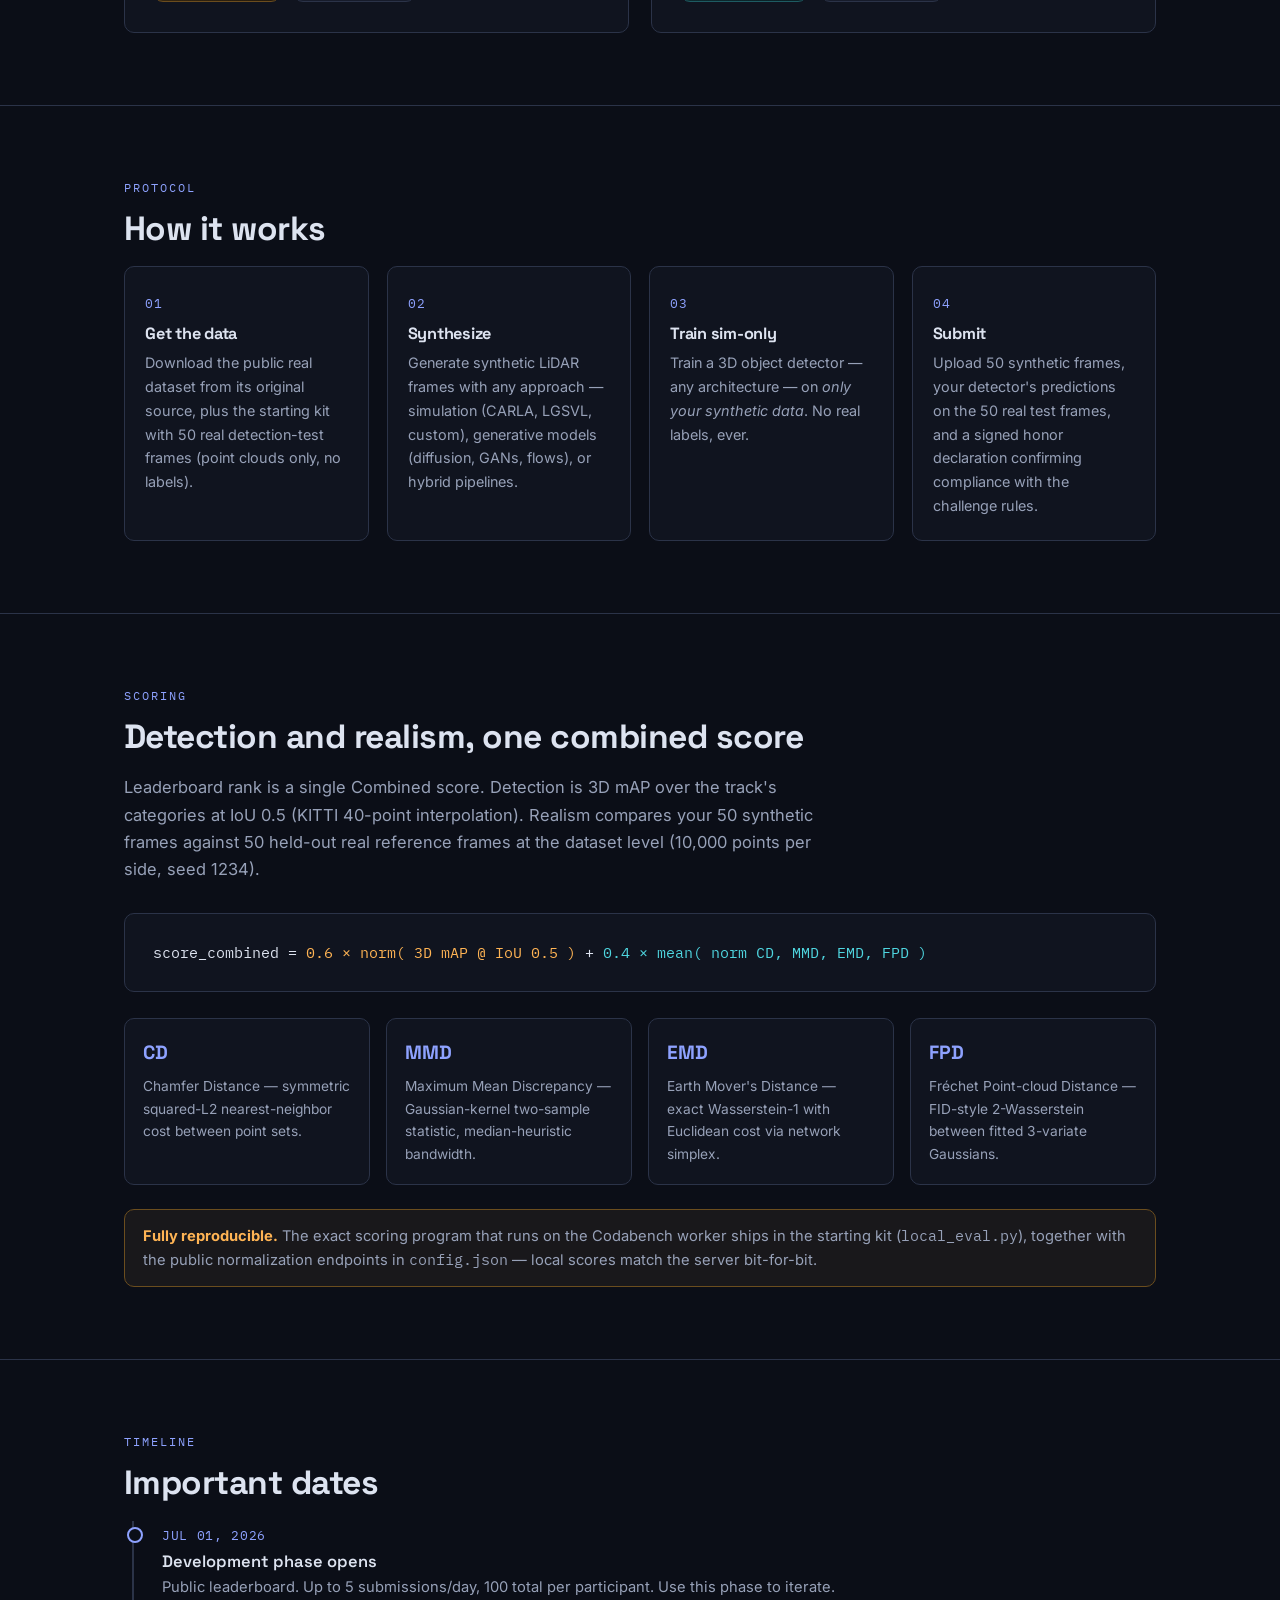
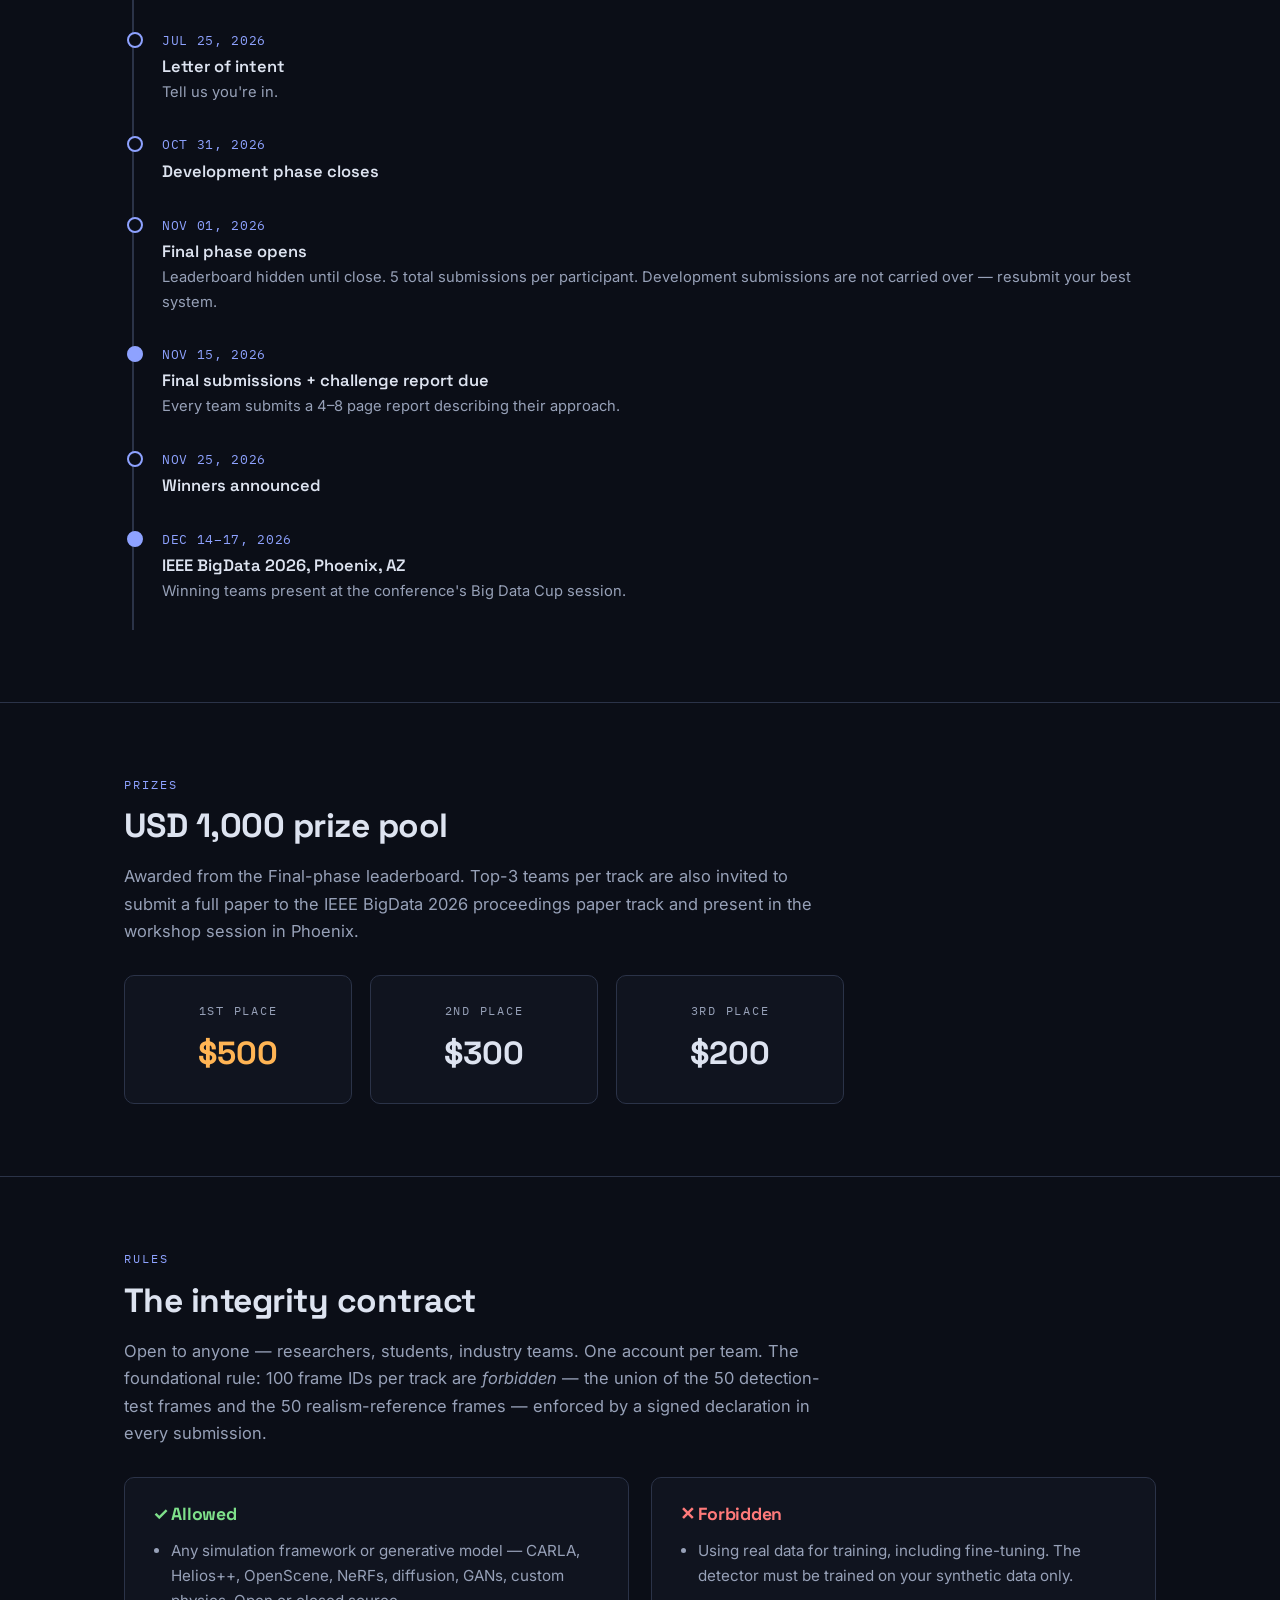
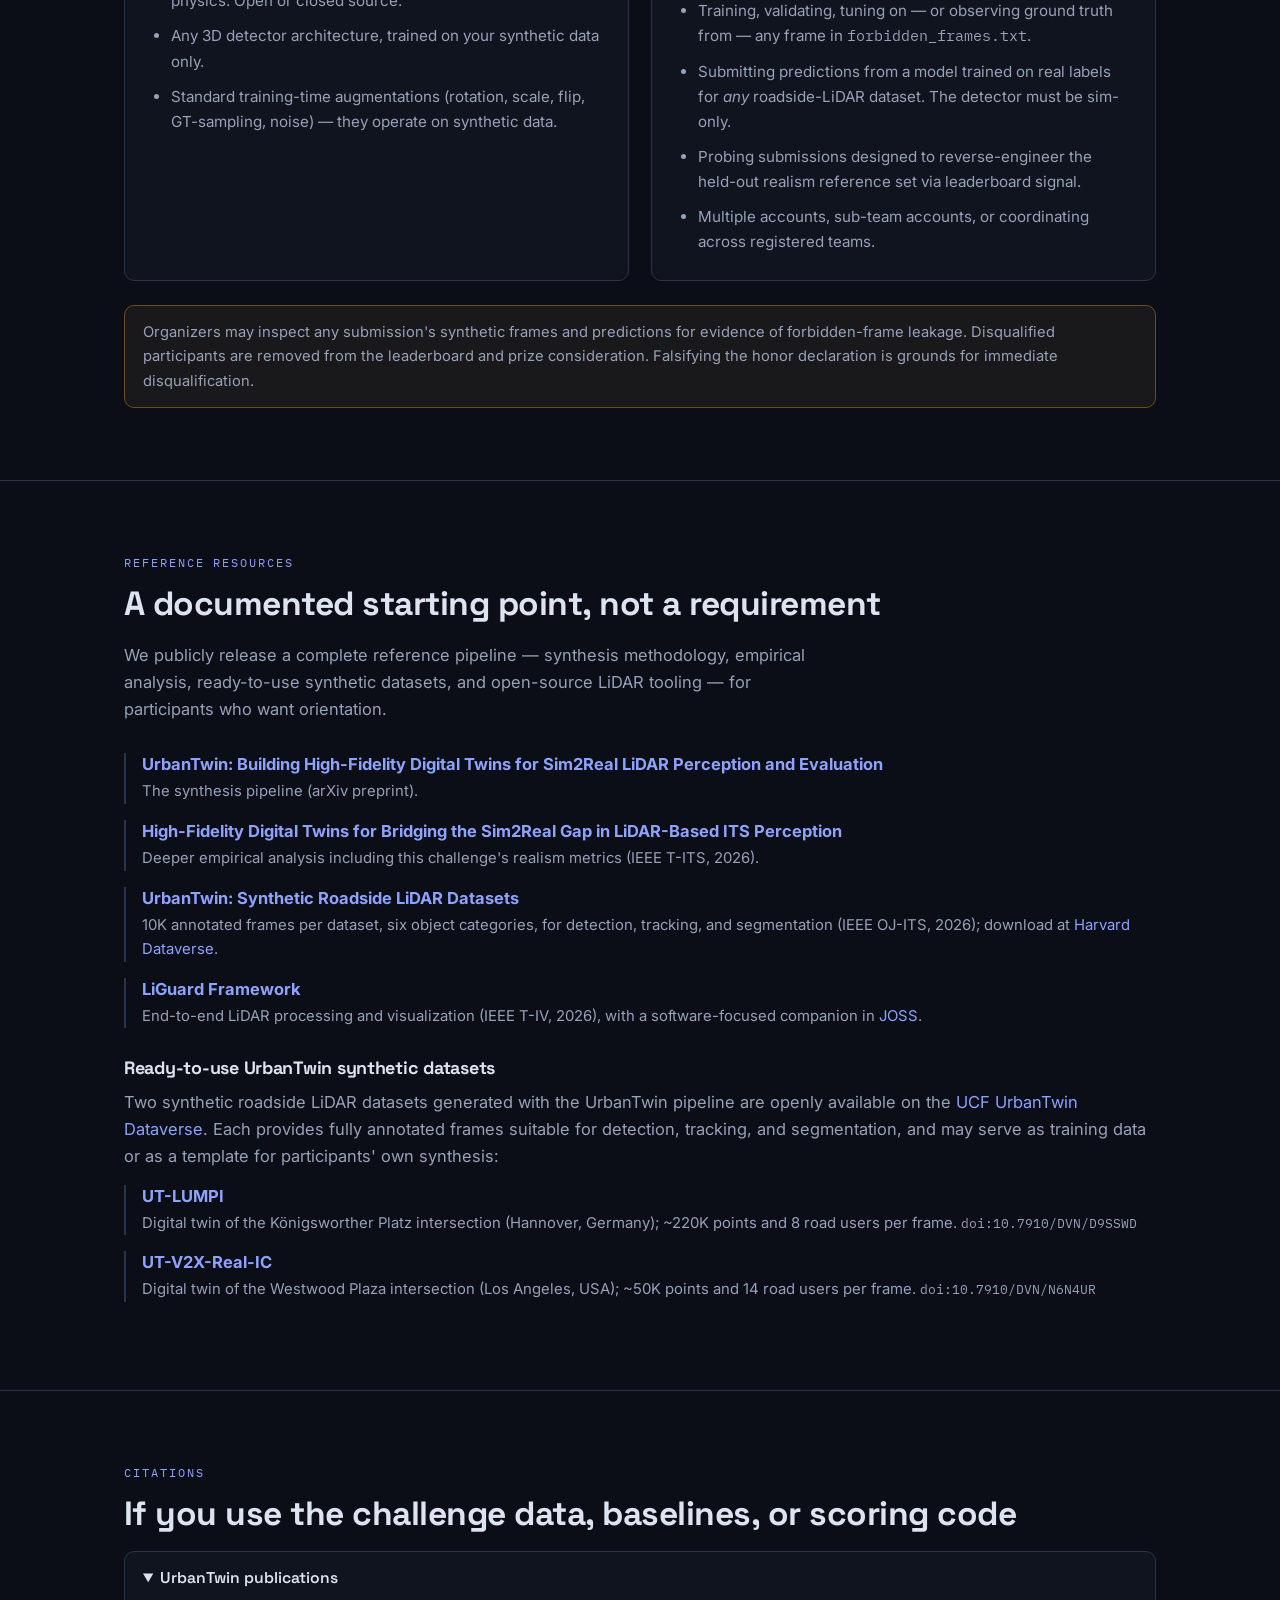
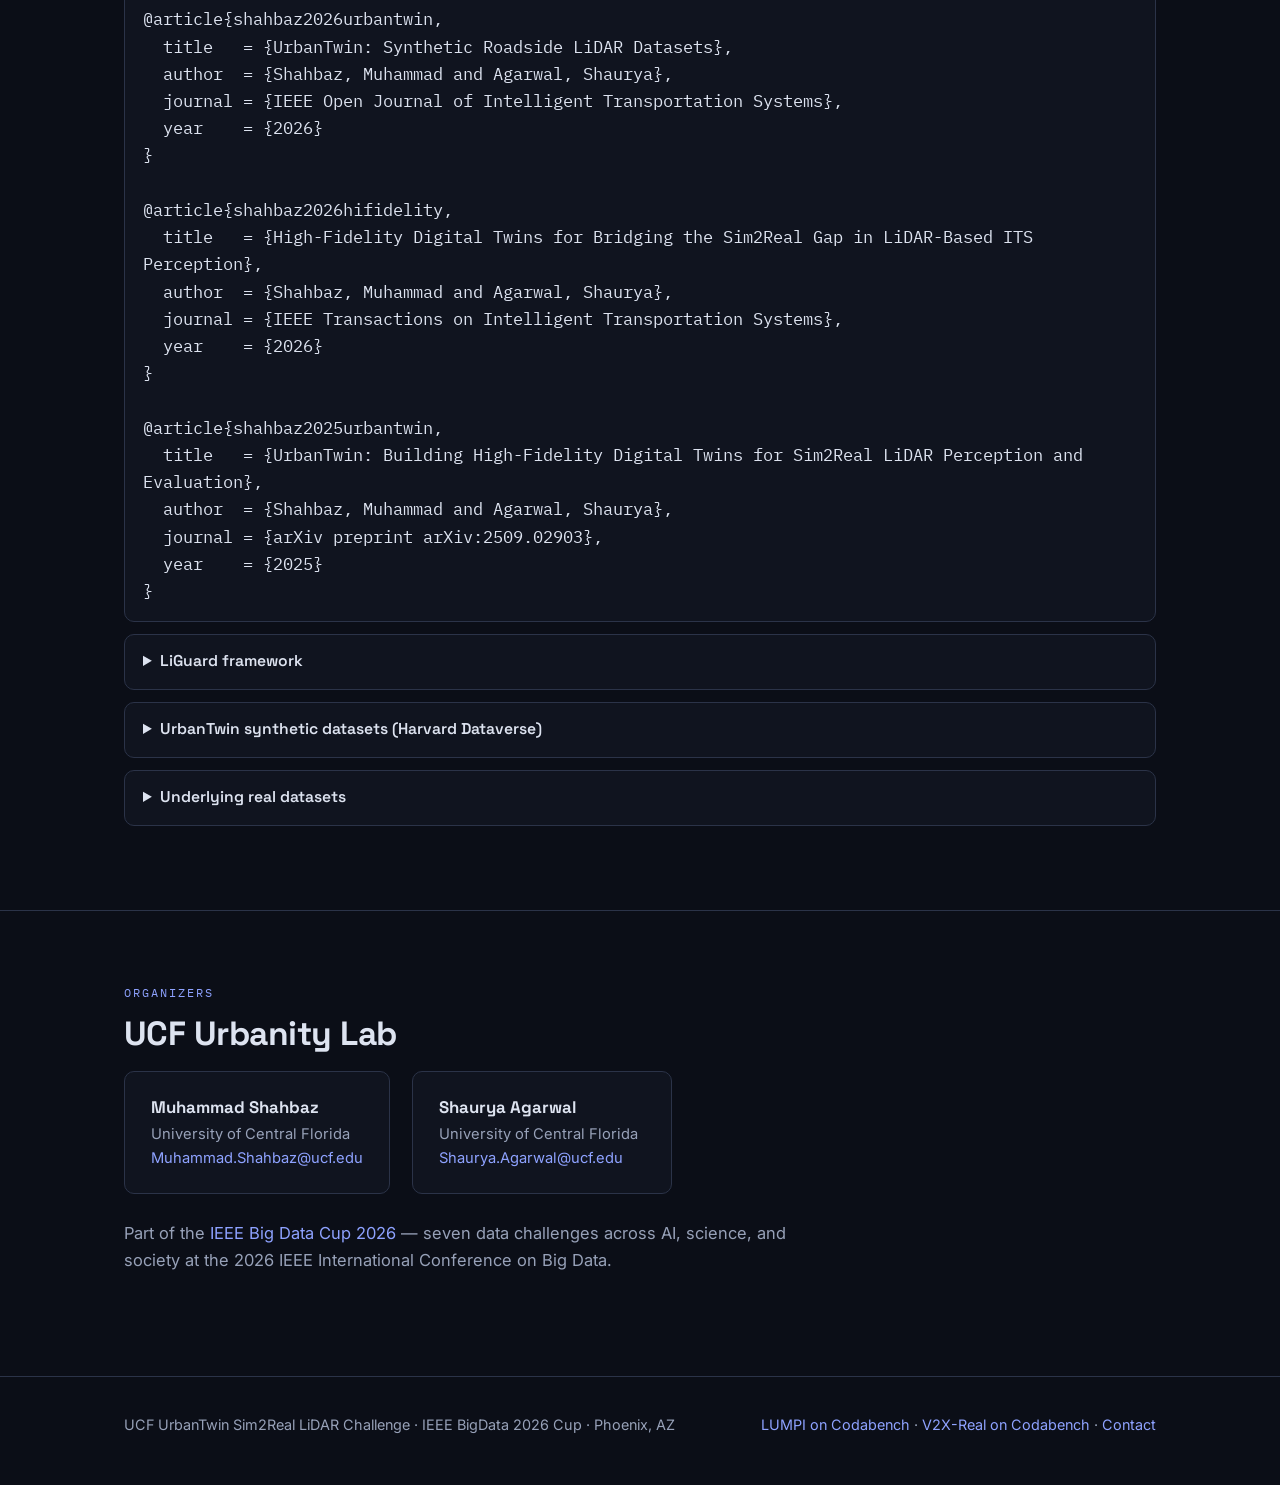
==== commit 8e0f50f8: "Labels ride scan line at full brightness; logos inline before title at text height" ====
--- a/index.html
+++ b/index.html
@@ -31,20 +31,22 @@
 
 <header class="hero">
   <div class="hero-bg" aria-hidden="true">
-    <div class="cell lumpi-cell"><img src="fig-lumpi-real.png" alt=""></div>
-    <div class="cell v2x-cell"><img src="fig-v2x-real.png" alt=""></div>
-    <div class="cell lumpi-cell"><img src="fig-lumpi-syn.png" alt=""></div>
-    <div class="cell v2x-cell"><img src="fig-v2x-syn.png" alt=""></div>
+    <div class="cell lumpi-cell"><img src="fig-lumpi-real.png" alt=""><span class="cell-label">LUMPI · Real</span></div>
+    <div class="cell lumpi-cell"><img src="fig-lumpi-syn.png" alt=""><span class="cell-label">LUMPI · UrbanTwin Synthetic</span></div>
+    <div class="cell v2x-cell"><img src="fig-v2x-real.png" alt=""><span class="cell-label">V2X-Real · Real</span></div>
+    <div class="cell v2x-cell"><img src="fig-v2x-syn.png" alt=""><span class="cell-label">V2X-Real · UrbanTwin Synthetic</span></div>
   </div>
   <div class="hero-shade" aria-hidden="true"></div>
   <div class="hero-inner">
-    <div class="logo-strip">
-      <a href="https://bigdataieee.org/BigData2026/"><img src="ieee-bigdata-logo.png" alt="IEEE Big Data 2026 — Dec 14–17, 2026, Phoenix, Arizona — 80th Anniversary Celebration"></a>
-      <img src="urbanity-urbantwin.png" alt="UCF Urbanity Lab — UrbanTwin">
-    </div>
     <span class="eyebrow">IEEE BigData 2026 Cup · Challenge 04 · Phoenix, AZ · Dec 14–17, 2026</span>
     <p class="sub org-line">Organized by <strong>Muhammad Shahbaz</strong> and <strong>Shaurya Agarwal</strong> · University of Central Florida</p>
-    <h1>UCF UrbanTwin Sim2Real LiDAR Challenge<br><span class="thin">Train on synthetic. Score on real.</span></h1>
+    <div class="title-row">
+      <div class="logo-strip">
+        <a href="https://bigdataieee.org/BigData2026/"><img src="ieee-bigdata-logo.png" alt="IEEE Big Data 2026 — Dec 14–17, 2026, Phoenix, Arizona — 80th Anniversary Celebration"></a>
+        <img src="urbanity-urbantwin.png" alt="UCF Urbanity Lab — UrbanTwin">
+      </div>
+      <h1>UCF UrbanTwin Sim2Real LiDAR Challenge<br><span class="thin">Train on synthetic. Score on real.</span></h1>
+    </div>
     <div class="hero-facts hero-dates">
       <div class="fact"><div class="k">Development opens</div><div class="v">Jul 1, 2026</div></div>
       <div class="fact"><div class="k">Letter of intent</div><div class="v">Jul 25, 2026</div></div>
--- a/style.css
+++ b/style.css
@@ -90,12 +90,14 @@
 .fact .k { font-family: "IBM Plex Mono", monospace; font-size: 0.74rem; letter-spacing: 0.12em; text-transform: uppercase; color: var(--text-dim); }
 .fact .v { font-family: "Space Grotesk", sans-serif; font-size: 1.12rem; font-weight: 600; margin-top: 2px; }
 
-/* logo strip — prominent row at the top of the hero */
-.logo-strip { display: flex; align-items: center; gap: 20px; margin-bottom: 30px; flex-wrap: wrap; }
+/* logo strip — sits before the title, matching its text height */
+.title-row { display: flex; align-items: center; gap: 20px; }
+.logo-strip { display: flex; align-items: center; gap: 12px; flex-shrink: 0; }
 .logo-strip a { display: block; line-height: 0; }
-.logo-strip img { display: block; height: 96px; width: auto; border-radius: 12px; border: 1px solid var(--line); background: var(--ink-900); }
+.logo-strip img { display: block; height: clamp(2.2rem, 6.6vw, 5rem); width: auto; border-radius: 10px; border: 1px solid var(--line); background: var(--ink-900); }
+.title-row h1 { font-size: clamp(1.05rem, 2.9vw, 2.2rem); }
 .logo-strip a:hover img { border-color: var(--text-dim); }
-@media (max-width: 640px) { .logo-strip img { height: 64px; } }
+@media (max-width: 640px) { .title-row { flex-wrap: wrap; } .logo-strip img { height: 56px; } }
 
 /* hero dates timeline strip */
 .hero-dates { margin-top: 34px; border-top: 2px solid var(--line); padding-top: 18px; display: grid; grid-template-columns: repeat(6, auto); justify-content: space-between; gap: 14px; }
@@ -127,10 +129,27 @@
 }
 .hero-bg .lumpi-cell::after { background: var(--lumpi); box-shadow: 0 0 18px 3px rgba(255,180,84,0.55); }
 .hero-bg .v2x-cell::after { background: var(--v2x); box-shadow: 0 0 18px 3px rgba(79,214,224,0.55); }
-.hero-bg .cell:nth-child(1) img, .hero-bg .cell:nth-child(1)::after { animation-delay: 0s; }
-.hero-bg .cell:nth-child(2) img, .hero-bg .cell:nth-child(2)::after { animation-delay: 4.5s; }
-.hero-bg .cell:nth-child(3) img, .hero-bg .cell:nth-child(3)::after { animation-delay: 9s; }
-.hero-bg .cell:nth-child(4) img, .hero-bg .cell:nth-child(4)::after { animation-delay: 13.5s; }
+.hero-bg .cell:nth-child(1) img, .hero-bg .cell:nth-child(1)::after, .hero-bg .cell:nth-child(1) .cell-label { animation-delay: 0s; }
+.hero-bg .cell:nth-child(2) img, .hero-bg .cell:nth-child(2)::after, .hero-bg .cell:nth-child(2) .cell-label { animation-delay: 4.5s; }
+.hero-bg .cell:nth-child(3) img, .hero-bg .cell:nth-child(3)::after, .hero-bg .cell:nth-child(3) .cell-label { animation-delay: 9s; }
+.hero-bg .cell:nth-child(4) img, .hero-bg .cell:nth-child(4)::after, .hero-bg .cell:nth-child(4) .cell-label { animation-delay: 13.5s; }
+.cell-label {
+  position: absolute; top: 50%; left: 0; opacity: 0;
+  transform: translate(calc(-100% - 14px), -50%);
+  font-family: "IBM Plex Mono", monospace; font-size: 0.78rem; font-weight: 500;
+  letter-spacing: 0.16em; text-transform: uppercase; white-space: nowrap;
+  animation: hf-label 18s linear infinite;
+}
+.lumpi-cell .cell-label { color: var(--lumpi); text-shadow: 0 0 12px rgba(255,180,84,0.8); }
+.v2x-cell .cell-label { color: var(--v2x); text-shadow: 0 0 12px rgba(79,214,224,0.8); }
+@keyframes hf-label {
+  0%    { left: 0%;               opacity: 0; }
+  2%    { opacity: 1; }
+  20%   { opacity: 1; }
+  21.9% { left: calc(100% - 3px); opacity: 1; }
+  22%   { opacity: 0; }
+  100%  { left: calc(100% - 3px); opacity: 0; }
+}
 @keyframes hf-draw {
   0%   { clip-path: inset(0 100% 0 0); opacity: 1; }
   22%  { clip-path: inset(0 0 0 0);    opacity: 1; }
@@ -153,6 +172,7 @@
 @media (prefers-reduced-motion: reduce) {
   .hero-bg img { animation: none; clip-path: none; opacity: 0.9; }
   .hero-bg .cell::after { display: none; }
+  .cell-label { animation: none; opacity: 0.45; }
 }
 
 /* ---------- sections ---------- */
